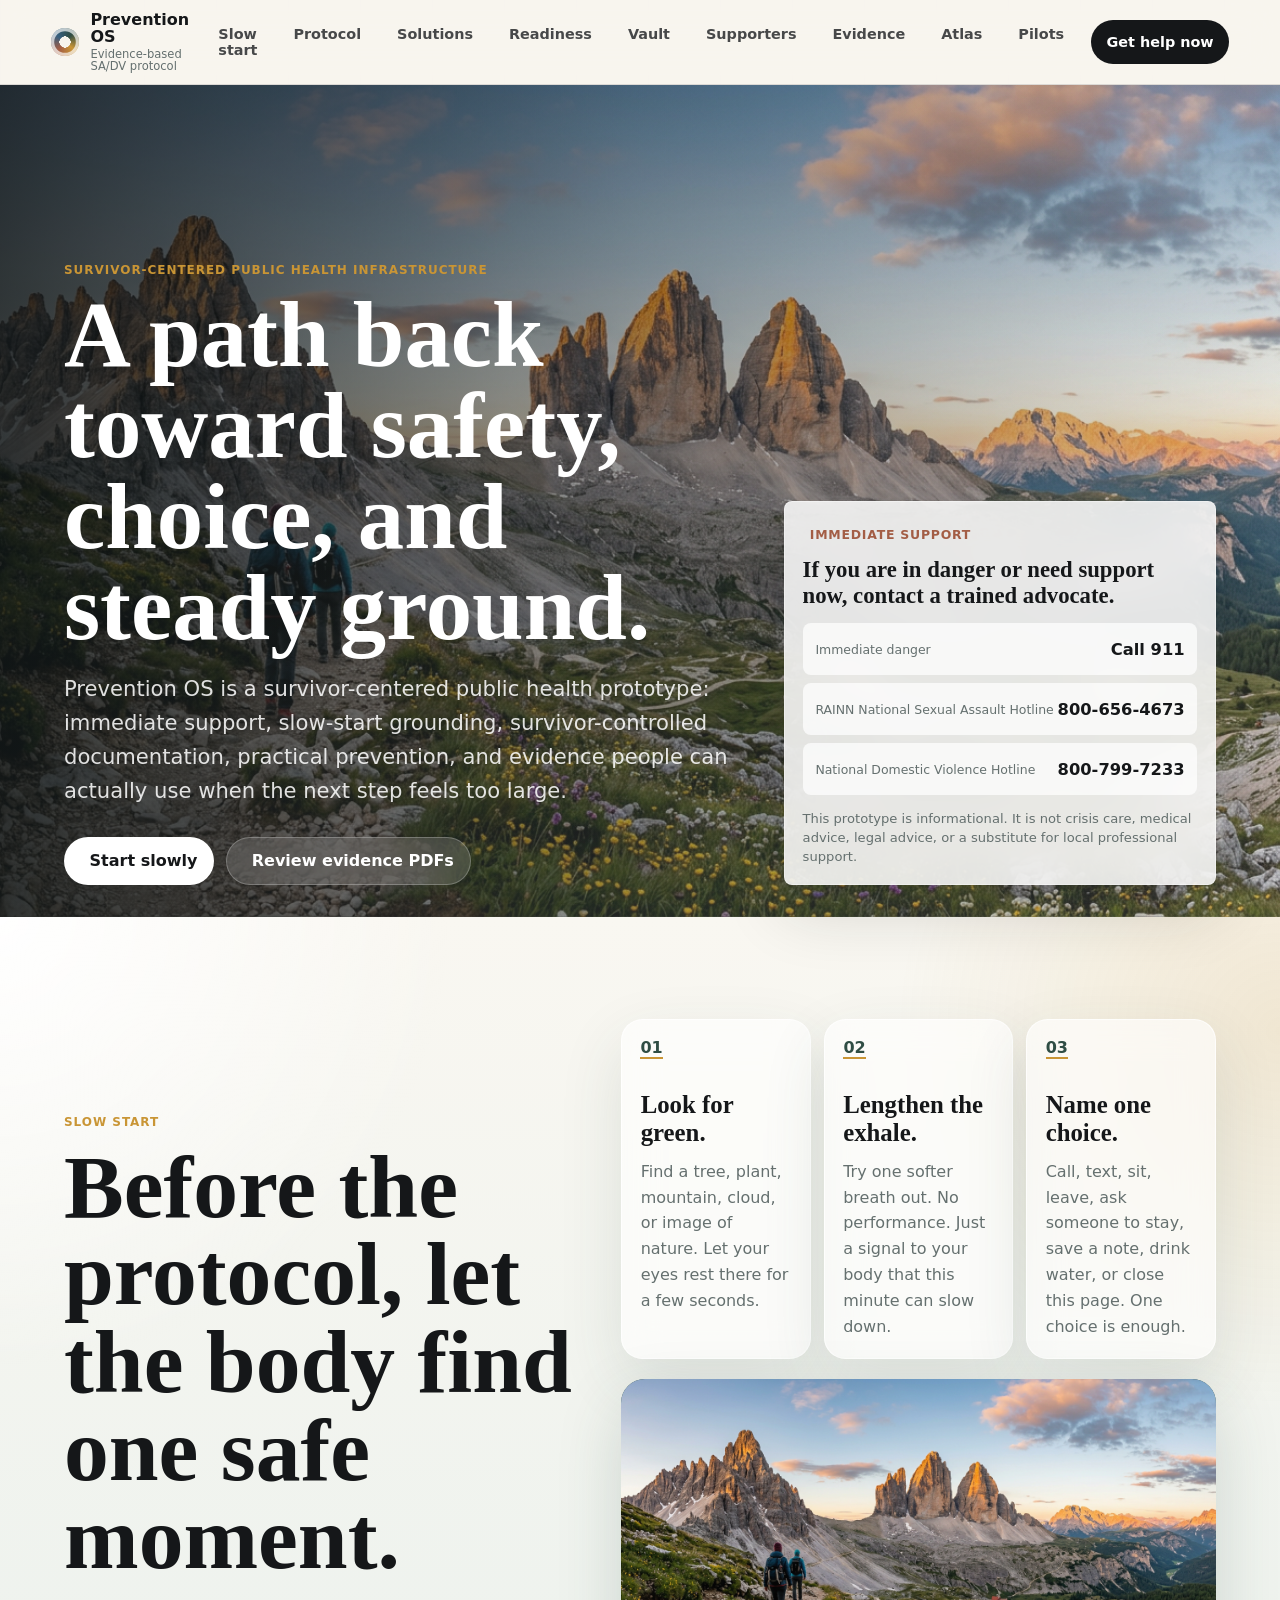
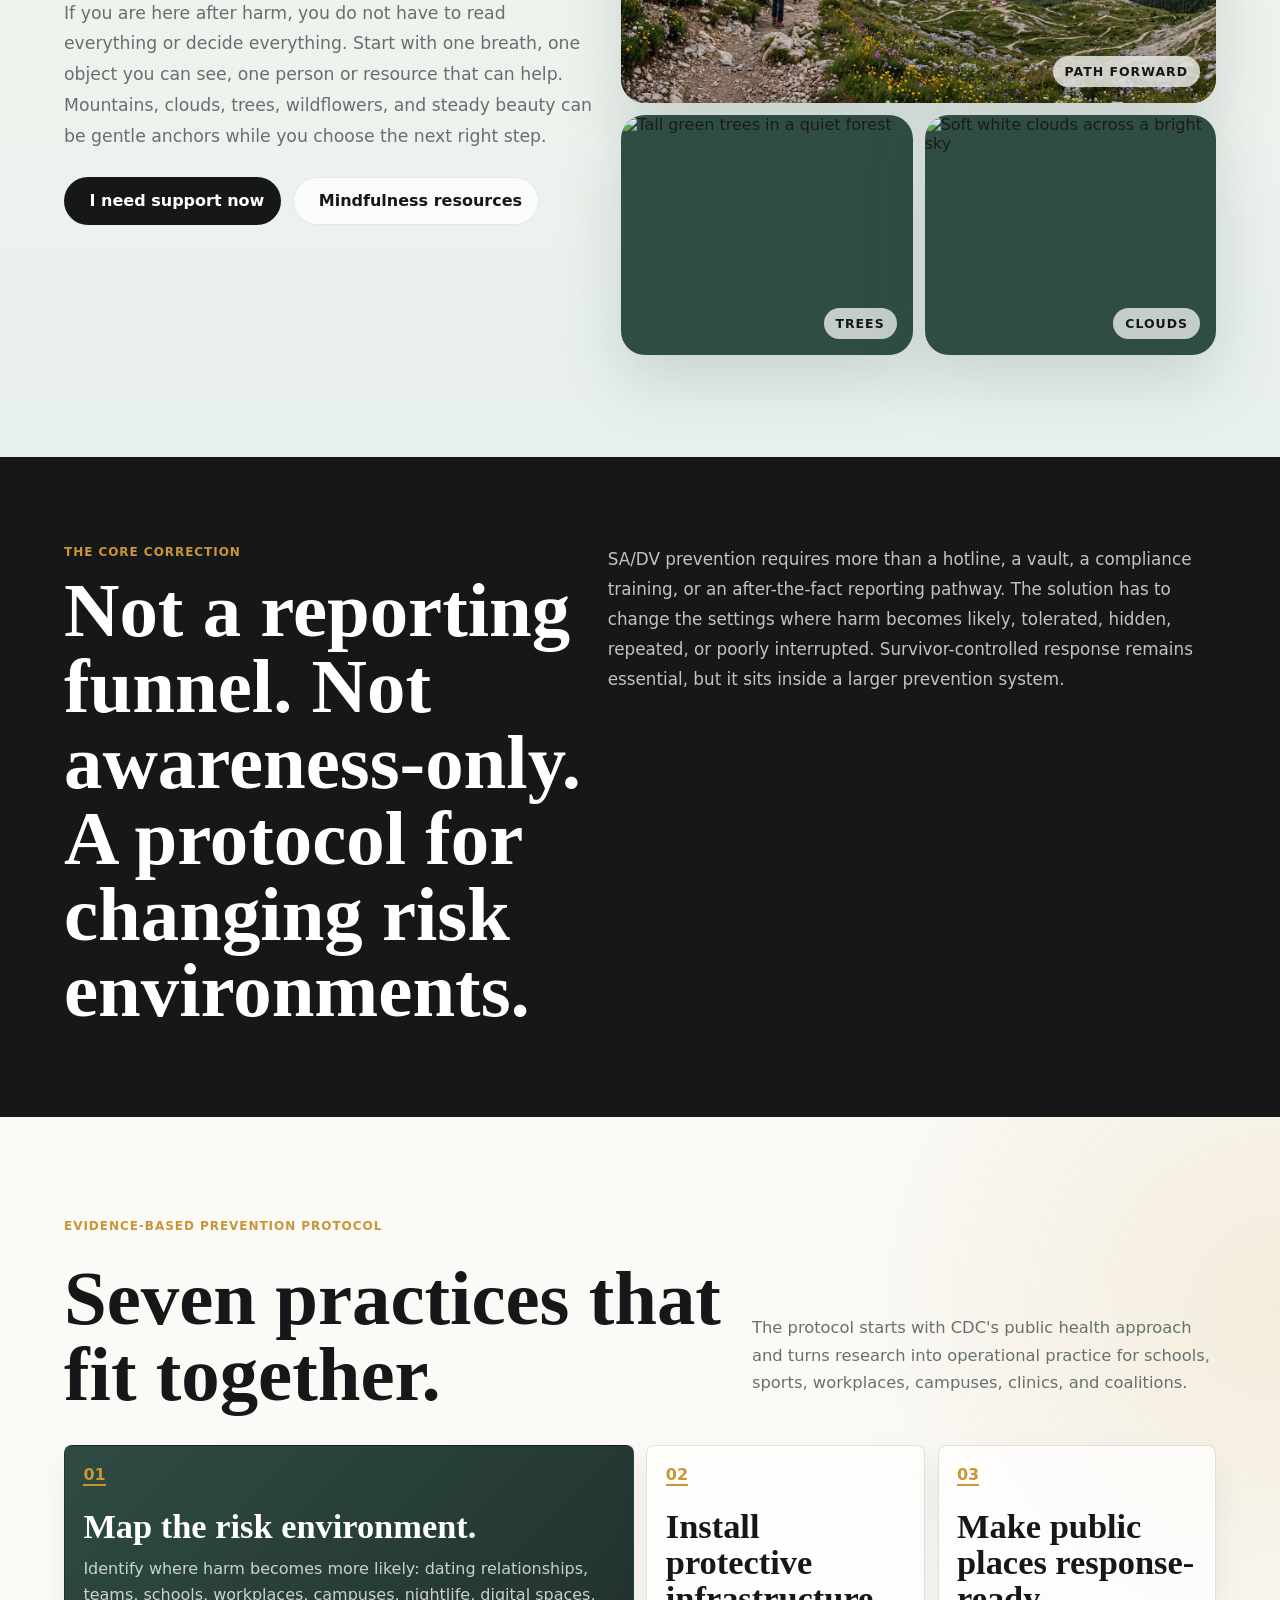
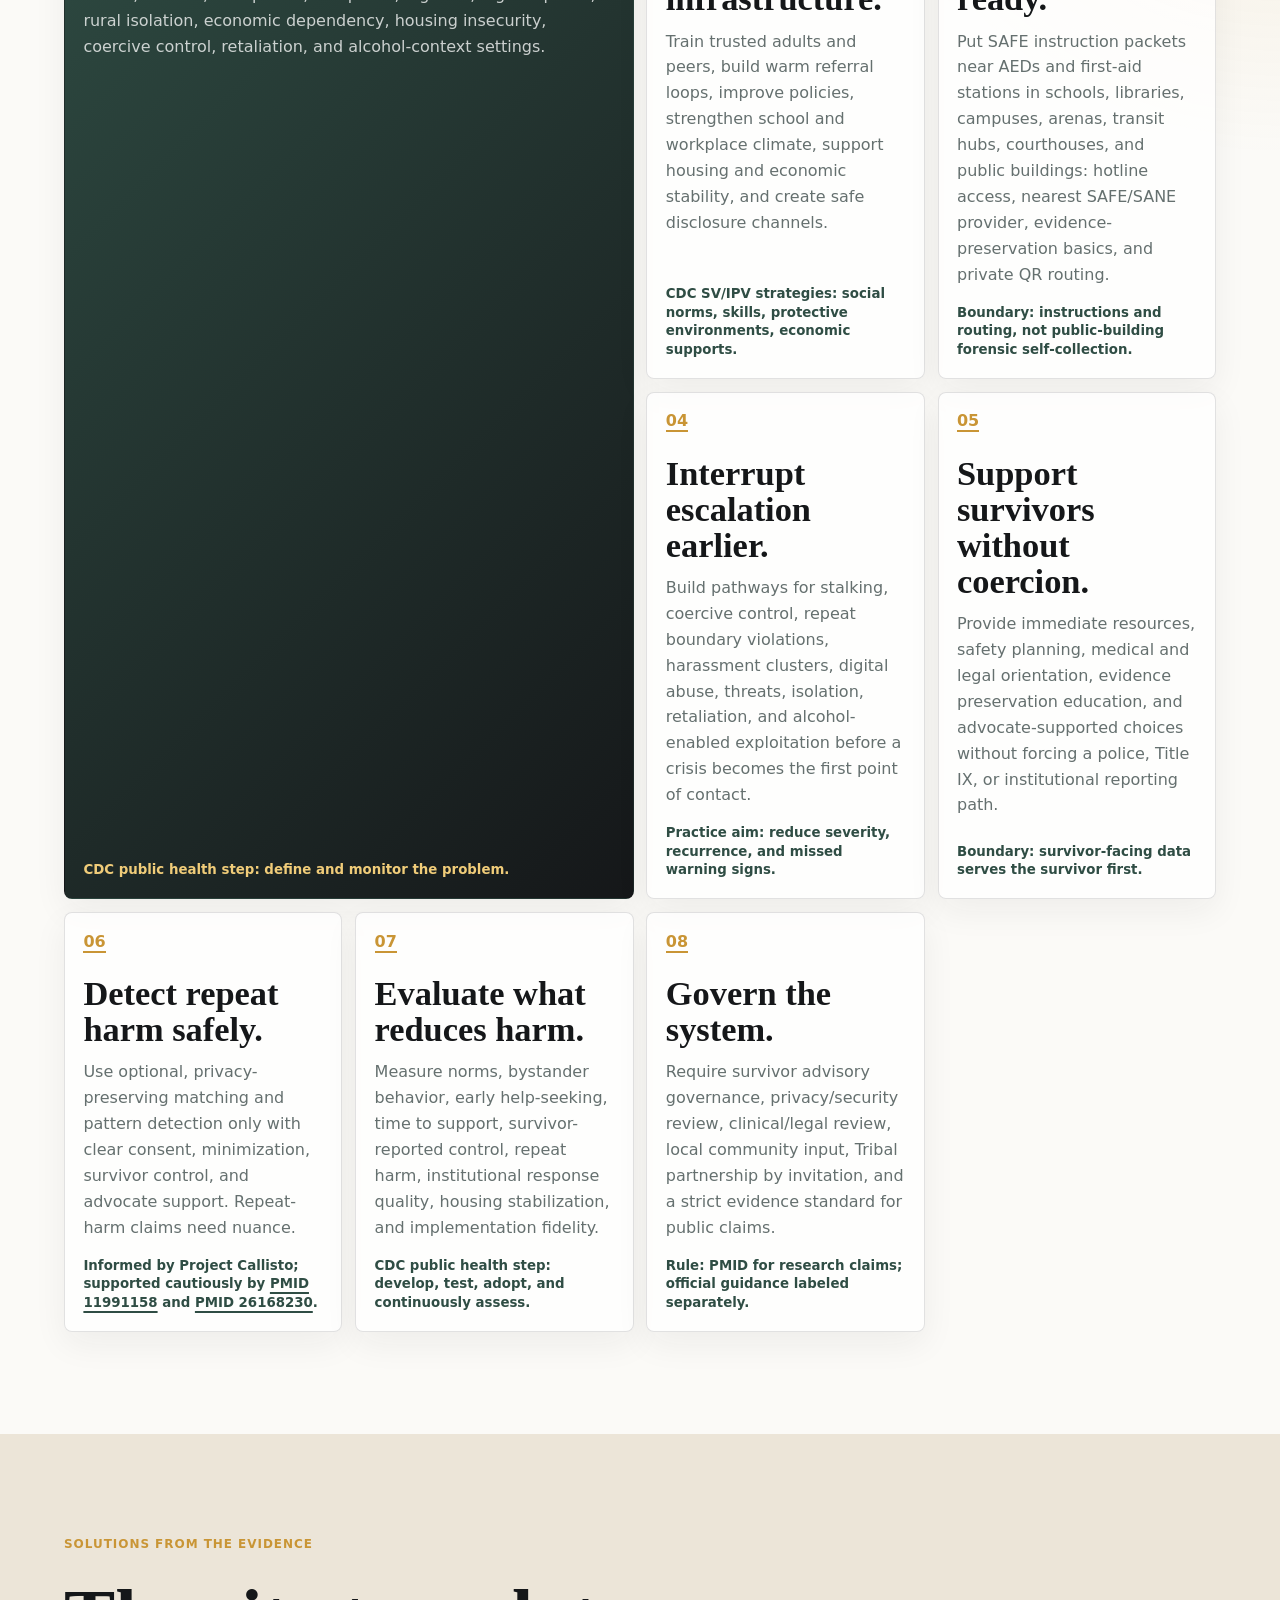
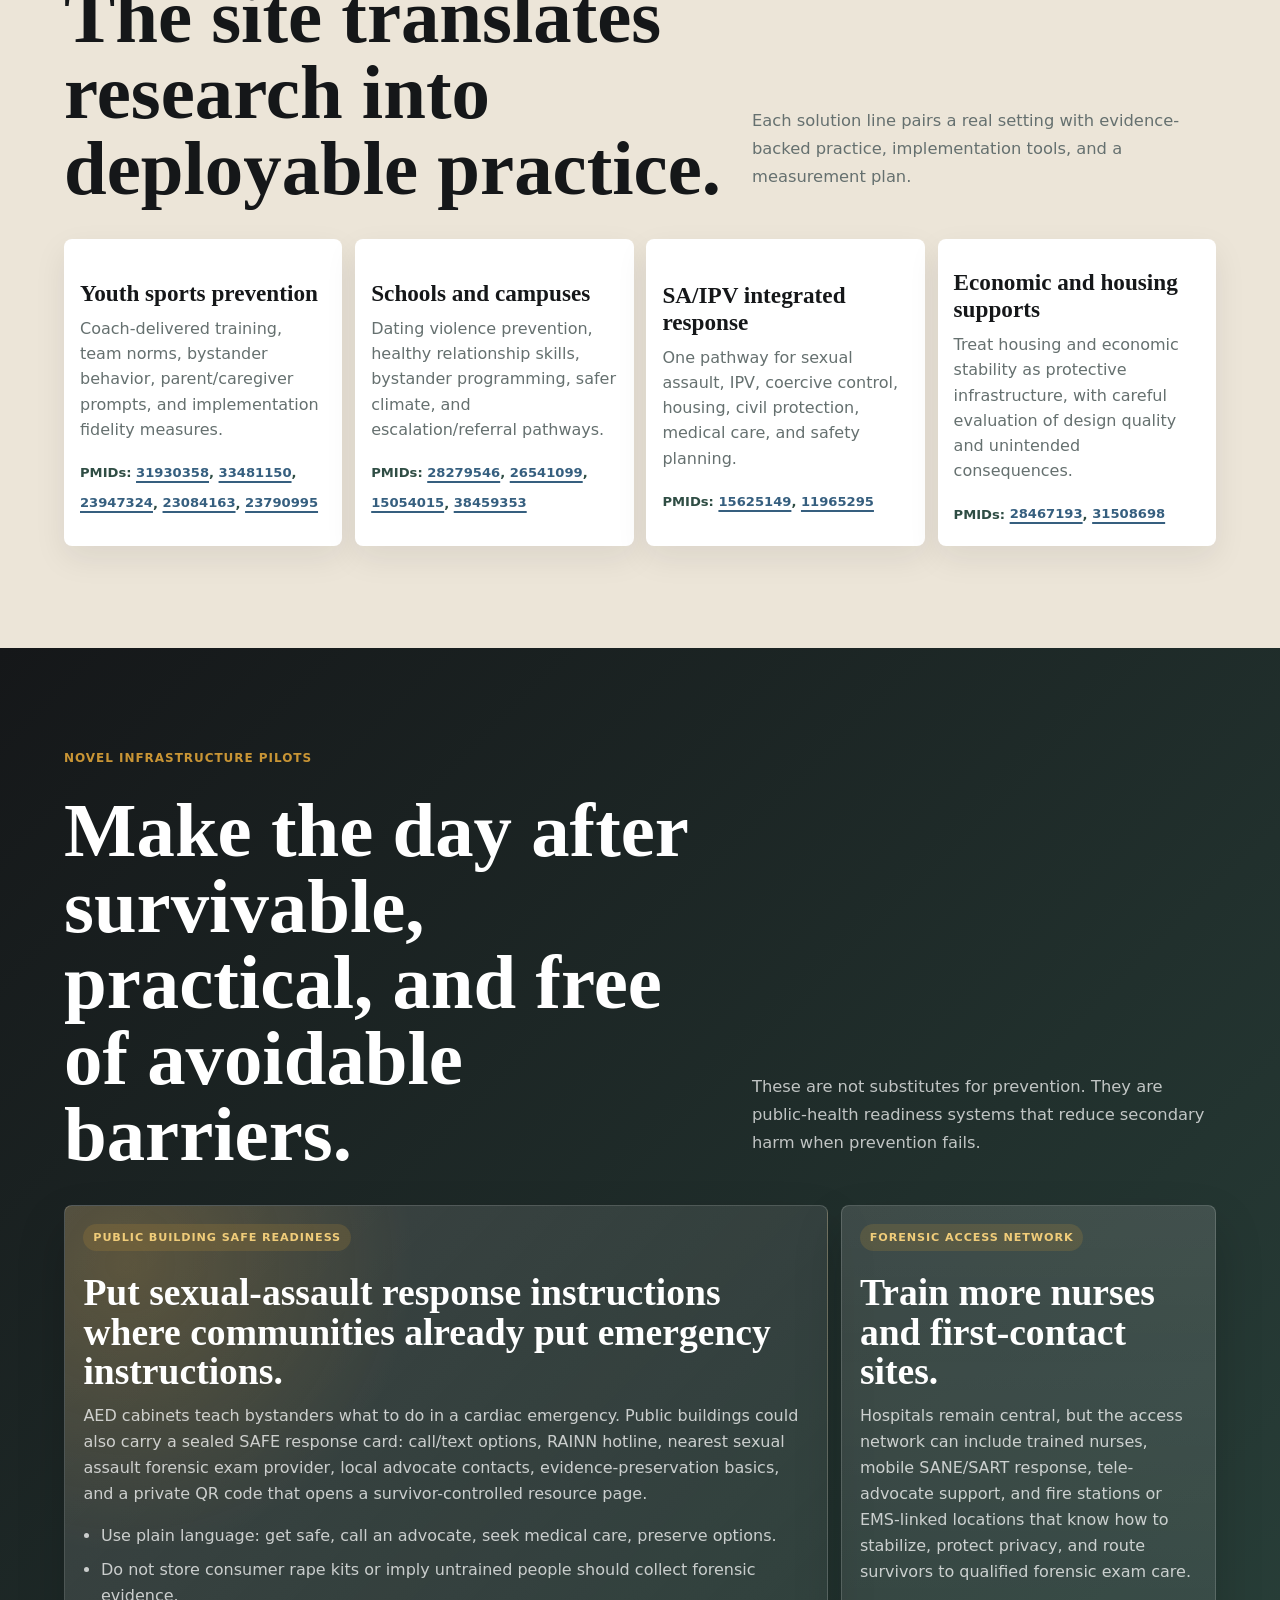
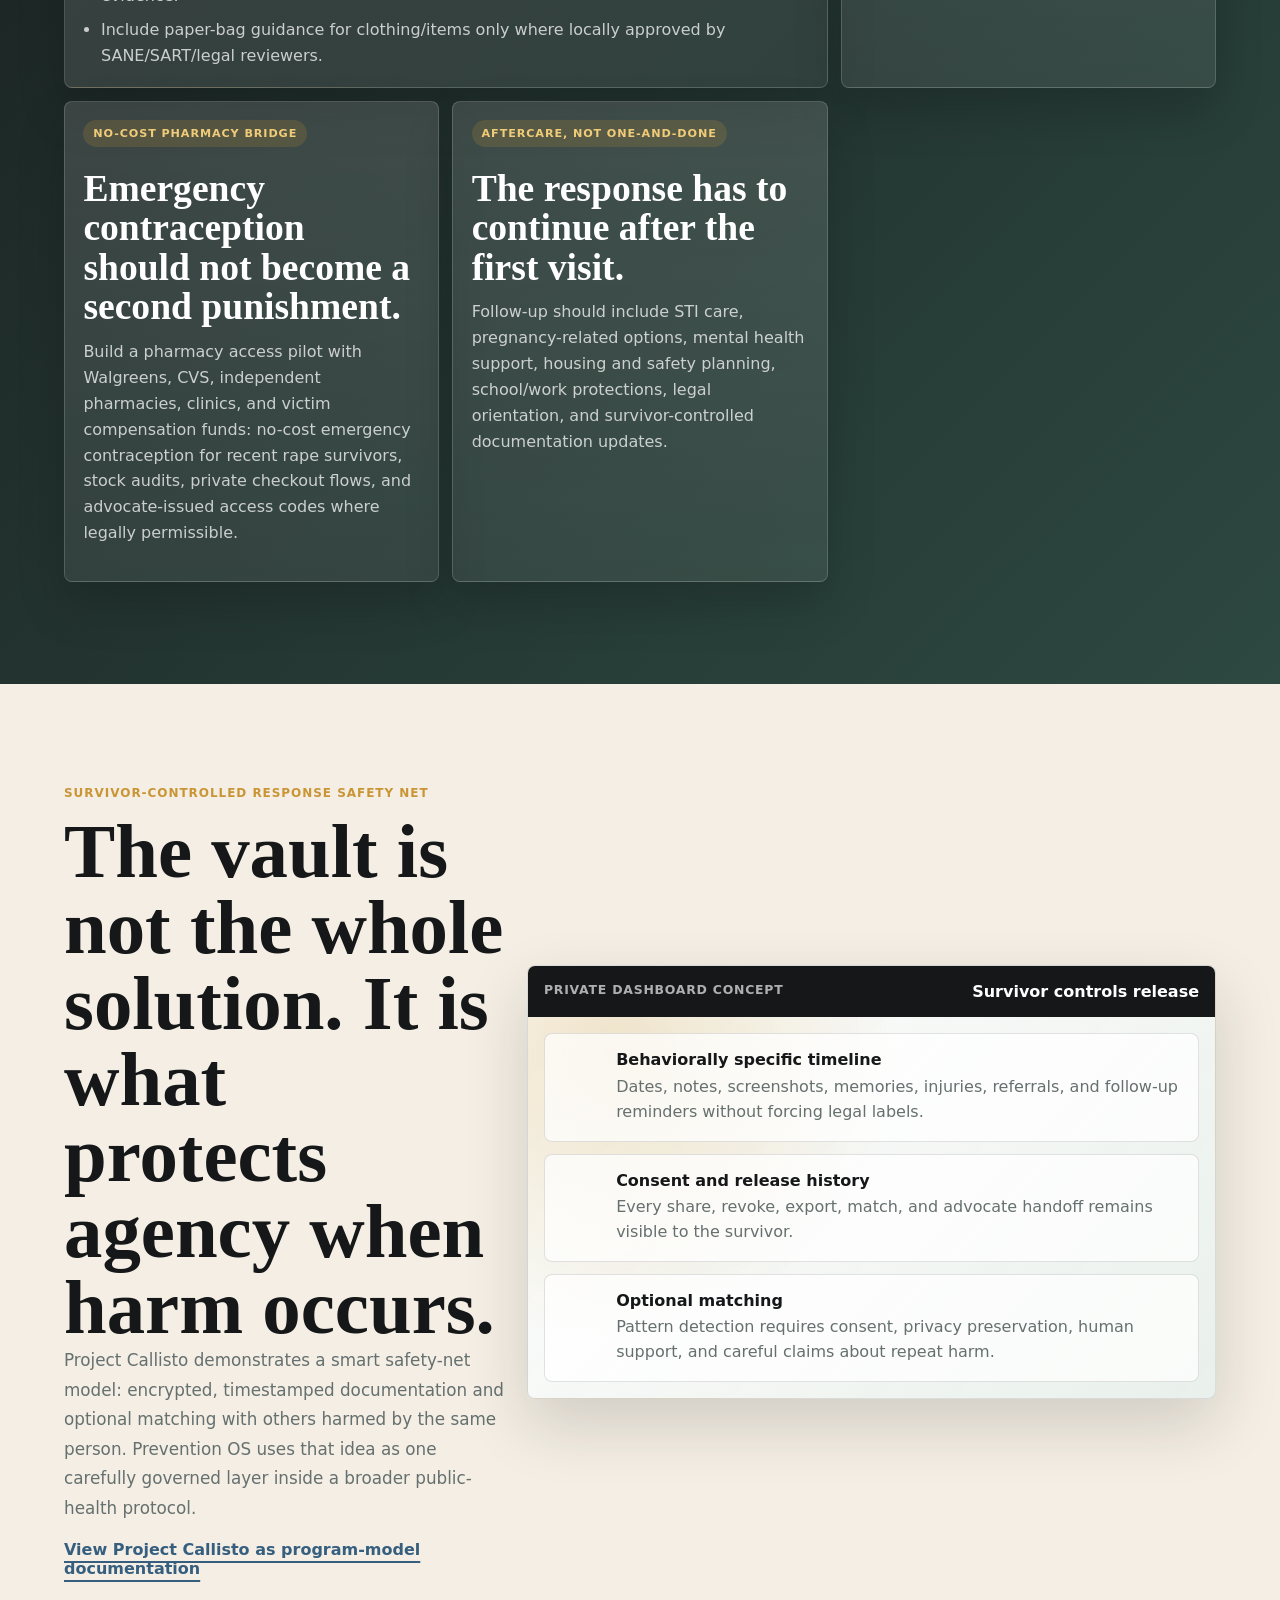
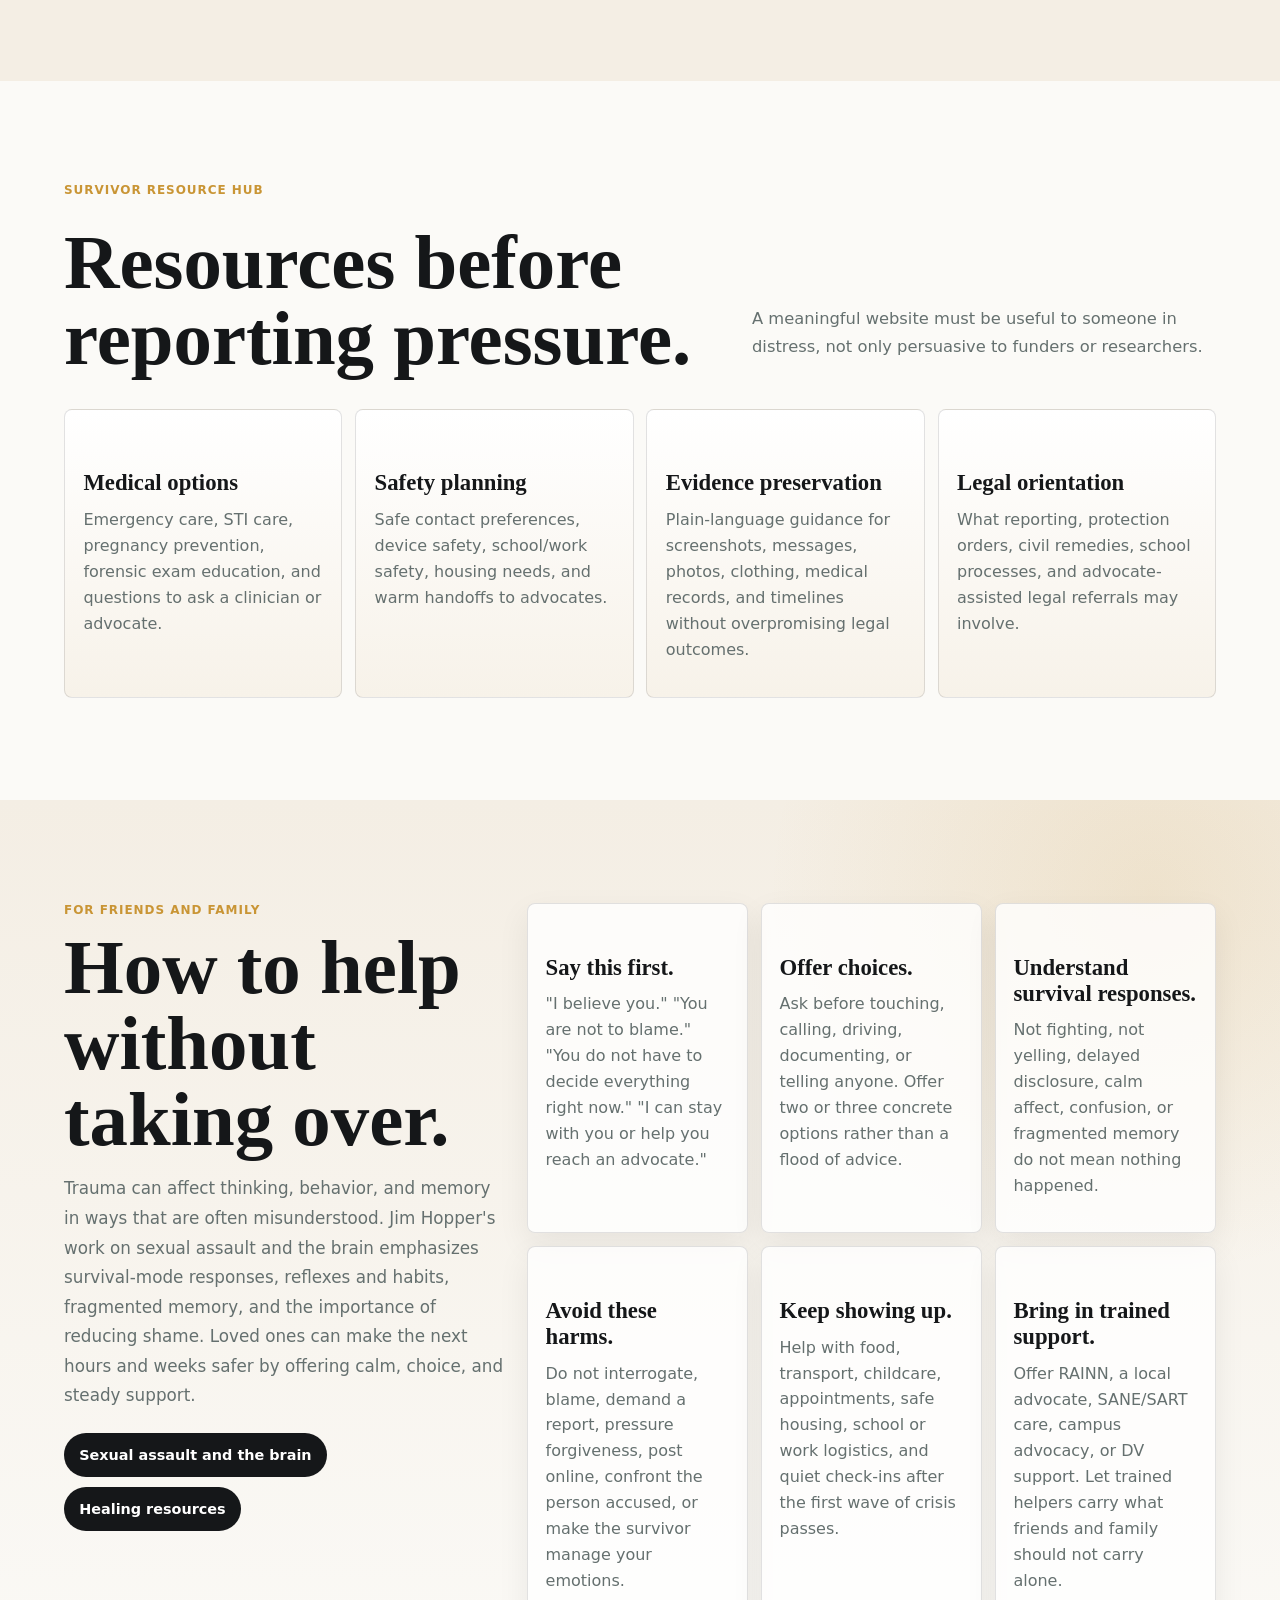
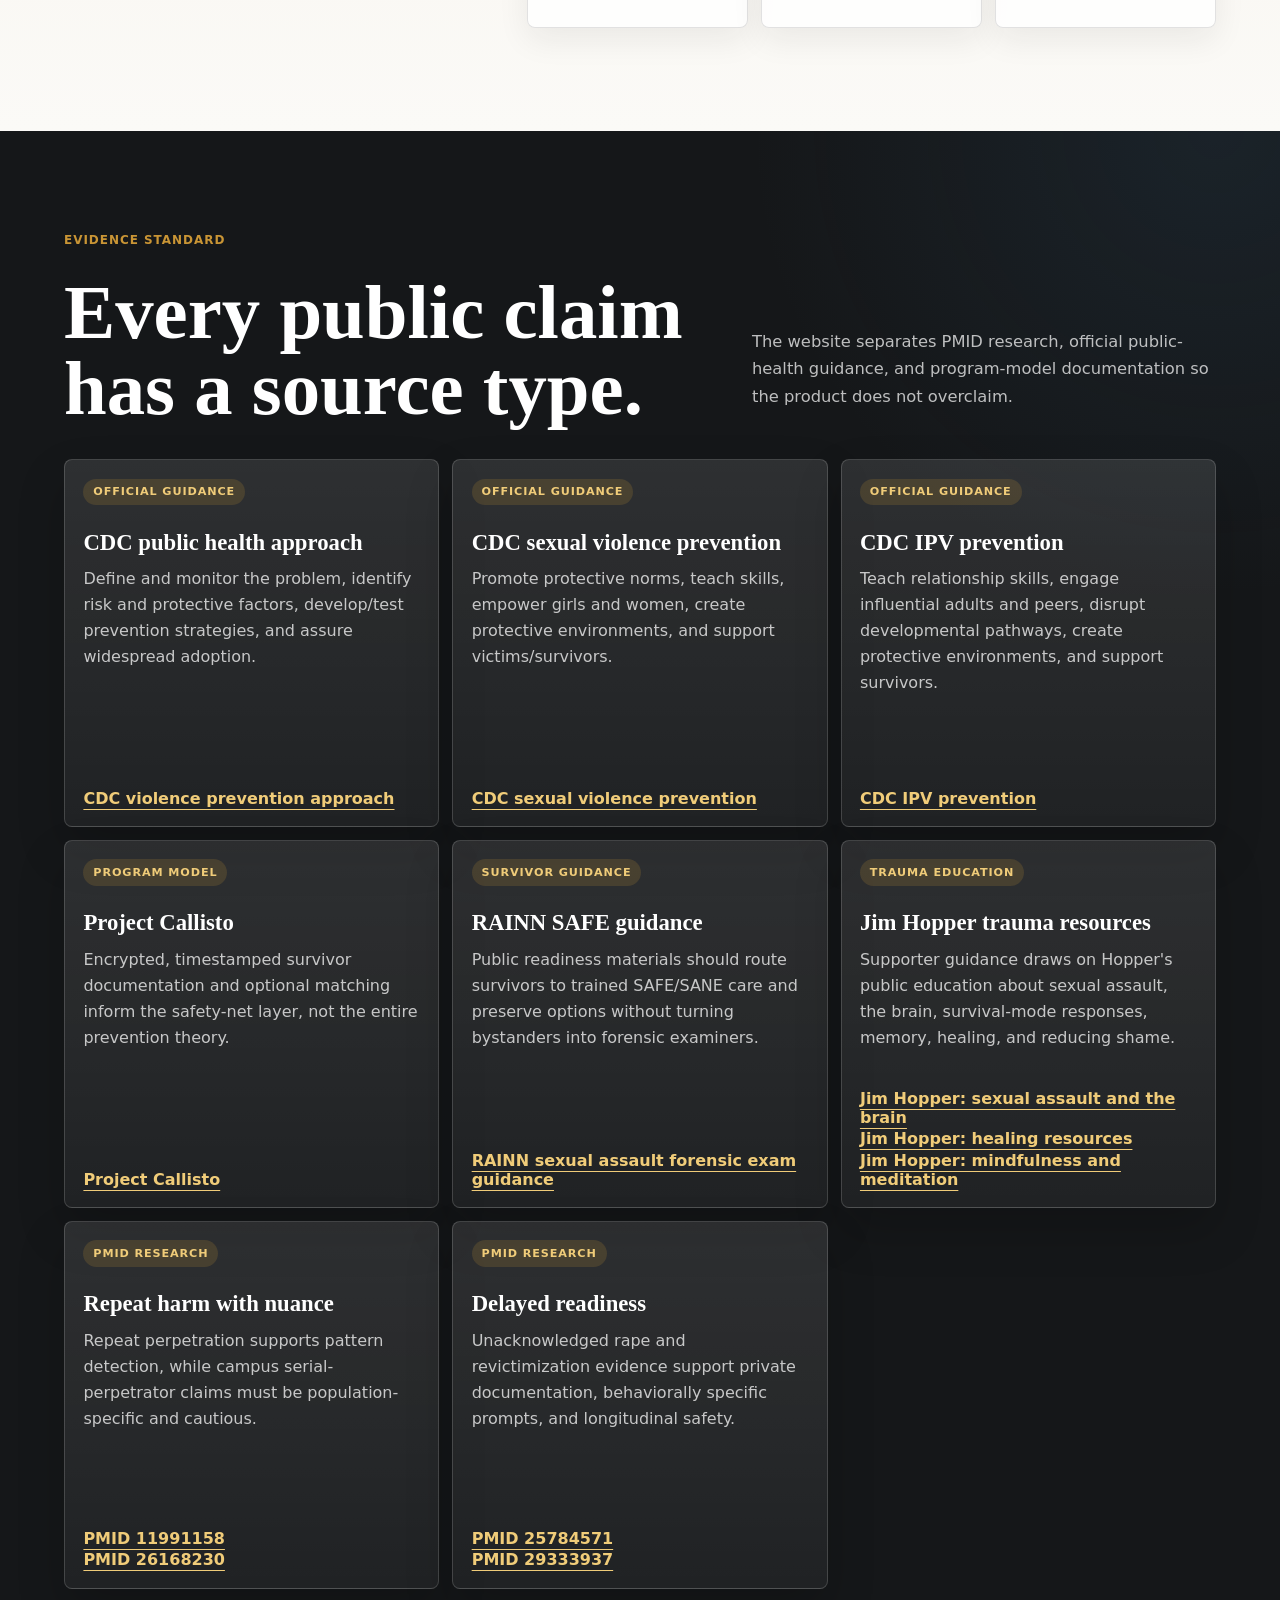
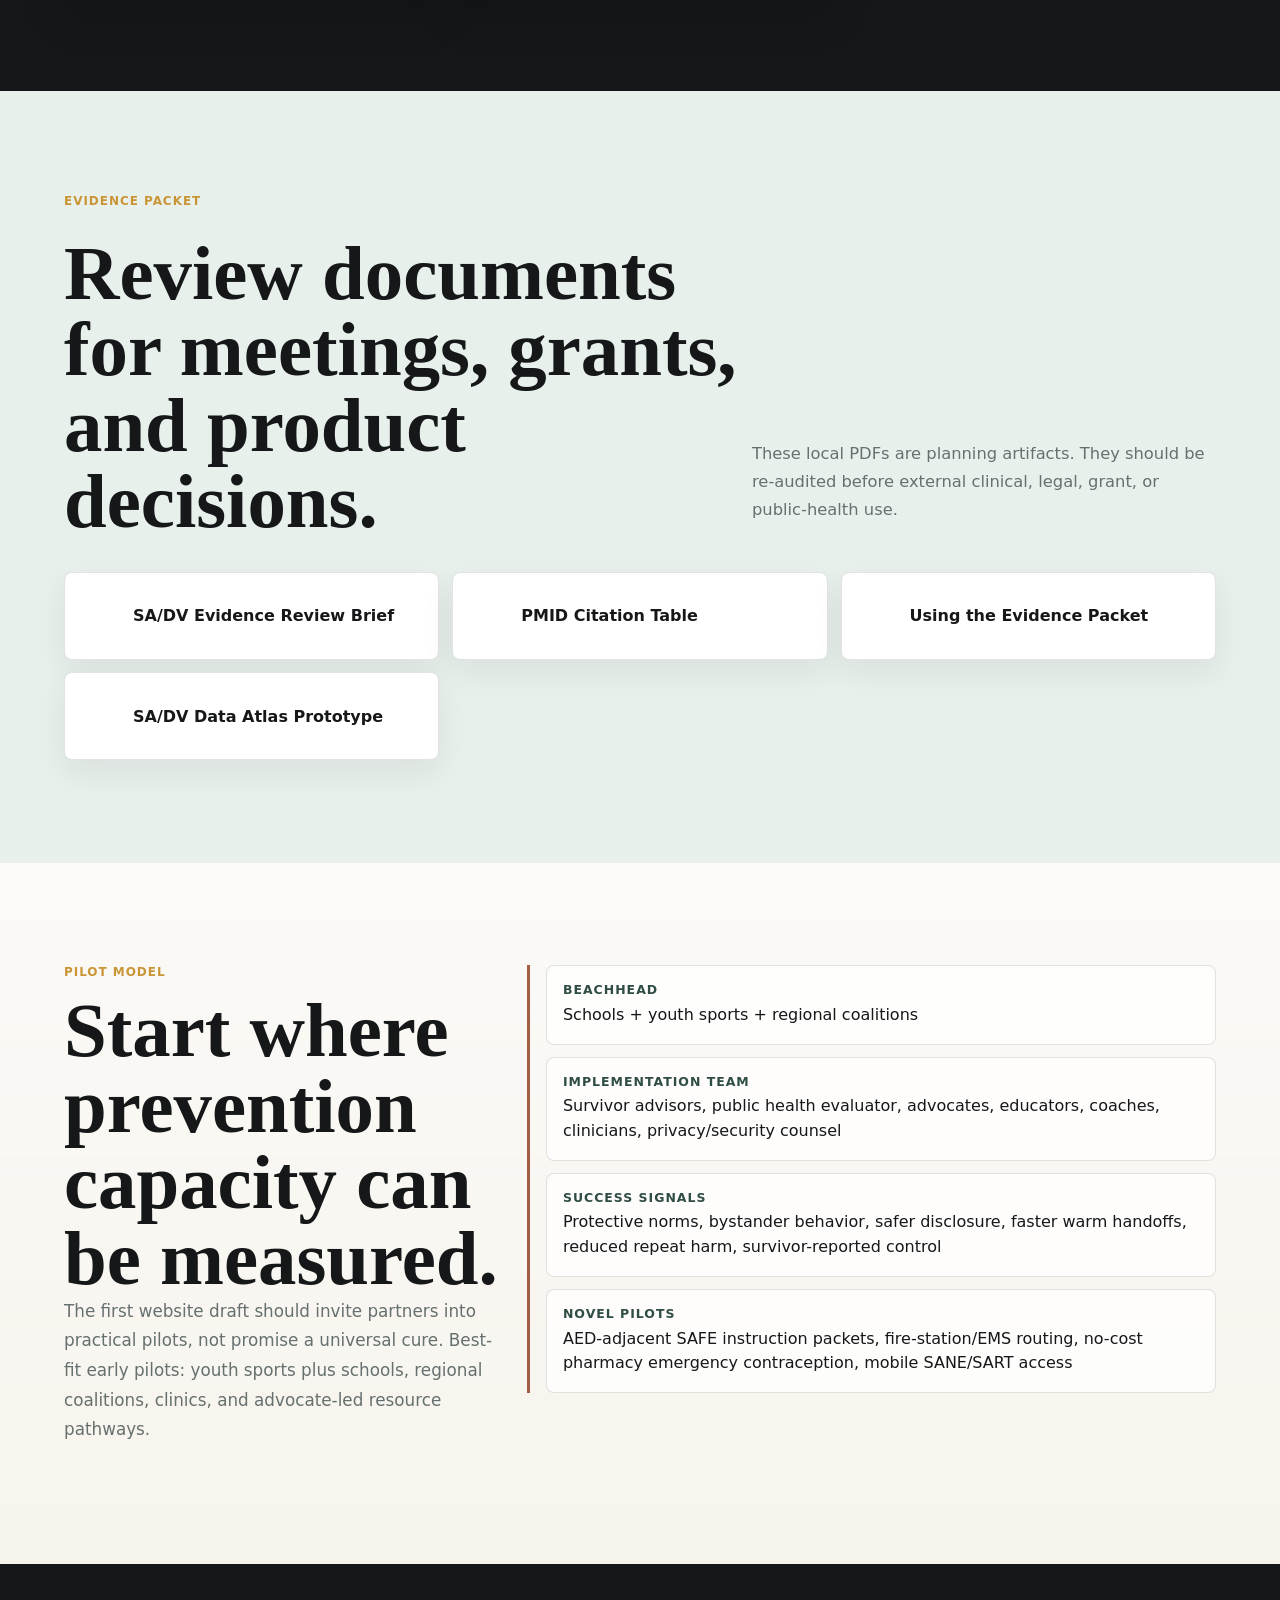
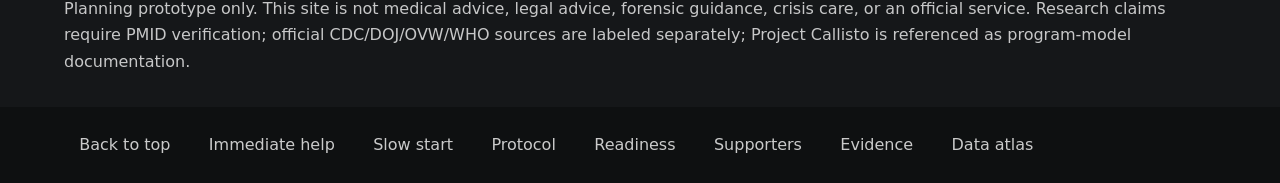
==== index.html @ 8b02bdd7 "Add survivor-centered redesign prototype" ====
<!doctype html>
<html lang="en">
  <head>
    <meta charset="utf-8" />
    <meta name="viewport" content="width=device-width, initial-scale=1" />
    <title>Prevention OS | Evidence-Based SA/DV Prevention Protocol</title>
    <meta
      name="description"
      content="A survivor-centered, evidence-based public health website prototype for preventing sexual assault and domestic violence through protocol, practice, survivor control, and evaluation."
    />
    <link rel="preconnect" href="https://images.unsplash.com" />
    <link rel="stylesheet" href="./styles.css" />
  </head>
  <body>
    <a class="skip-link" href="#main">Skip to content</a>

    <header class="site-header" aria-label="Primary navigation">
      <a class="brand" href="#top" aria-label="Prevention OS home">
        <span class="brand-mark" aria-hidden="true"></span>
        <span>
          <strong>Prevention OS</strong>
          <small>Evidence-based SA/DV protocol</small>
        </span>
      </a>
      <button class="menu-button" type="button" aria-expanded="false" aria-controls="site-nav">
        <span>Menu</span>
        <i data-lucide="menu" aria-hidden="true"></i>
      </button>
      <nav id="site-nav" aria-label="Site sections">
        <a href="#slow-start">Slow start</a>
        <a href="#protocol">Protocol</a>
        <a href="#solutions">Solutions</a>
        <a href="#readiness">Readiness</a>
        <a href="#vault">Vault</a>
        <a href="#supporters">Supporters</a>
        <a href="#evidence">Evidence</a>
        <a href="./data-atlas.html">Atlas</a>
        <a href="#pilots">Pilots</a>
      </nav>
      <a class="nav-cta" href="#help">Get help now</a>
    </header>

    <main id="main">
      <section id="top" class="hero" aria-labelledby="hero-title">
        <div class="hero-copy">
          <p class="eyebrow">Survivor-centered public health infrastructure</p>
          <h1 id="hero-title">A path back toward safety, choice, and steady ground.</h1>
          <p class="lede">
            Prevention OS is a survivor-centered public health prototype: immediate support, slow-start
            grounding, survivor-controlled documentation, practical prevention, and evidence people can
            actually use when the next step feels too large.
          </p>
          <div class="hero-actions" aria-label="Primary actions">
            <a class="button primary" href="#slow-start">
              <i data-lucide="leaf" aria-hidden="true"></i>
              Start slowly
            </a>
            <a class="button secondary" href="#downloads">
              <i data-lucide="file-text" aria-hidden="true"></i>
              Review evidence PDFs
            </a>
          </div>
        </div>

        <aside id="help" class="help-panel" aria-labelledby="help-title">
          <div class="help-topline">
            <i data-lucide="life-buoy" aria-hidden="true"></i>
            <span>Immediate support</span>
          </div>
          <h2 id="help-title">If you are in danger or need support now, contact a trained advocate.</h2>
          <div class="hotlines">
            <a href="tel:911">
              <span>Immediate danger</span>
              <strong>Call 911</strong>
            </a>
            <a href="tel:8006564673">
              <span>RAINN National Sexual Assault Hotline</span>
              <strong>800-656-4673</strong>
            </a>
            <a href="tel:8007997233">
              <span>National Domestic Violence Hotline</span>
              <strong>800-799-7233</strong>
            </a>
          </div>
          <p class="quiet-note">
            This prototype is informational. It is not crisis care, medical advice, legal advice, or
            a substitute for local professional support.
          </p>
        </aside>
      </section>

      <section id="slow-start" class="section slow-section" aria-labelledby="slow-title">
        <div class="slow-copy">
          <p class="eyebrow">Slow start</p>
          <h2 id="slow-title">Before the protocol, let the body find one safe moment.</h2>
          <p>
            If you are here after harm, you do not have to read everything or decide everything.
            Start with one breath, one object you can see, one person or resource that can help.
            Mountains, clouds, trees, wildflowers, and steady beauty can be gentle anchors while you
            choose the next right step.
          </p>
          <div class="slow-actions">
            <a class="button primary dark" href="#help">
              <i data-lucide="life-buoy" aria-hidden="true"></i>
              I need support now
            </a>
            <a class="button secondary light" href="https://jimhopper.com/topics/mindfulness-and-meditation/" target="_blank" rel="noreferrer">
              <i data-lucide="sparkles" aria-hidden="true"></i>
              Mindfulness resources
            </a>
          </div>
        </div>

        <div class="slow-practice" aria-label="Grounding and mindfulness options">
          <article>
            <span>01</span>
            <h3>Look for green.</h3>
            <p>Find a tree, plant, mountain, cloud, or image of nature. Let your eyes rest there for a few seconds.</p>
          </article>
          <article>
            <span>02</span>
            <h3>Lengthen the exhale.</h3>
            <p>Try one softer breath out. No performance. Just a signal to your body that this minute can slow down.</p>
          </article>
          <article>
            <span>03</span>
            <h3>Name one choice.</h3>
            <p>Call, text, sit, leave, ask someone to stay, save a note, drink water, or close this page. One choice is enough.</p>
          </article>
        </div>

        <div class="nature-gallery" aria-label="Nature and beauty">
          <figure class="wide">
            <img src="./assets/mountain-path-resilience.png" alt="Two hikers walking a mountain path toward sunlit peaks and clouds" />
            <figcaption>Path forward</figcaption>
          </figure>
          <figure>
            <img src="https://images.unsplash.com/photo-1448375240586-882707db888b?auto=format&fit=crop&w=900&q=84" alt="Tall green trees in a quiet forest" />
            <figcaption>Trees</figcaption>
          </figure>
          <figure>
            <img src="https://images.unsplash.com/photo-1499346030926-9a72daac6c63?auto=format&fit=crop&w=900&q=84" alt="Soft white clouds across a bright sky" />
            <figcaption>Clouds</figcaption>
          </figure>
        </div>
      </section>

      <section class="thesis-band" aria-label="Website thesis">
        <div>
          <p class="kicker">The core correction</p>
          <h2>Not a reporting funnel. Not awareness-only. A protocol for changing risk environments.</h2>
        </div>
        <p>
          SA/DV prevention requires more than a hotline, a vault, a compliance training, or an after-the-fact
          reporting pathway. The solution has to change the settings where harm becomes likely, tolerated,
          hidden, repeated, or poorly interrupted. Survivor-controlled response remains essential, but it
          sits inside a larger prevention system.
        </p>
      </section>

      <section id="protocol" class="section protocol-section" aria-labelledby="protocol-title">
        <div class="section-heading">
          <p class="eyebrow">Evidence-based prevention protocol</p>
          <h2 id="protocol-title">Seven practices that fit together.</h2>
          <p>
            The protocol starts with CDC's public health approach and turns research into operational
            practice for schools, sports, workplaces, campuses, clinics, and coalitions.
          </p>
        </div>

        <div class="protocol-grid">
          <article class="protocol-card is-featured">
            <span>01</span>
            <h3>Map the risk environment.</h3>
            <p>
              Identify where harm becomes more likely: dating relationships, teams, schools, workplaces,
              campuses, nightlife, digital spaces, rural isolation, economic dependency, housing insecurity,
              coercive control, retaliation, and alcohol-context settings.
            </p>
            <small>CDC public health step: define and monitor the problem.</small>
          </article>
          <article class="protocol-card">
            <span>02</span>
            <h3>Install protective infrastructure.</h3>
            <p>
              Train trusted adults and peers, build warm referral loops, improve policies, strengthen
              school and workplace climate, support housing and economic stability, and create safe
              disclosure channels.
            </p>
            <small>CDC SV/IPV strategies: social norms, skills, protective environments, economic supports.</small>
          </article>
          <article class="protocol-card">
            <span>03</span>
            <h3>Make public places response-ready.</h3>
            <p>
              Put SAFE instruction packets near AEDs and first-aid stations in schools, libraries, campuses,
              arenas, transit hubs, courthouses, and public buildings: hotline access, nearest SAFE/SANE
              provider, evidence-preservation basics, and private QR routing.
            </p>
            <small>Boundary: instructions and routing, not public-building forensic self-collection.</small>
          </article>
          <article class="protocol-card">
            <span>04</span>
            <h3>Interrupt escalation earlier.</h3>
            <p>
              Build pathways for stalking, coercive control, repeat boundary violations, harassment clusters,
              digital abuse, threats, isolation, retaliation, and alcohol-enabled exploitation before a crisis
              becomes the first point of contact.
            </p>
            <small>Practice aim: reduce severity, recurrence, and missed warning signs.</small>
          </article>
          <article class="protocol-card">
            <span>05</span>
            <h3>Support survivors without coercion.</h3>
            <p>
              Provide immediate resources, safety planning, medical and legal orientation, evidence
              preservation education, and advocate-supported choices without forcing a police, Title IX,
              or institutional reporting path.
            </p>
            <small>Boundary: survivor-facing data serves the survivor first.</small>
          </article>
          <article class="protocol-card">
            <span>06</span>
            <h3>Detect repeat harm safely.</h3>
            <p>
              Use optional, privacy-preserving matching and pattern detection only with clear consent,
              minimization, survivor control, and advocate support. Repeat-harm claims need nuance.
            </p>
            <small>Informed by Project Callisto; supported cautiously by <a href="https://pubmed.ncbi.nlm.nih.gov/11991158/" target="_blank" rel="noreferrer">PMID 11991158</a> and <a href="https://pubmed.ncbi.nlm.nih.gov/26168230/" target="_blank" rel="noreferrer">PMID 26168230</a>.</small>
          </article>
          <article class="protocol-card">
            <span>07</span>
            <h3>Evaluate what reduces harm.</h3>
            <p>
              Measure norms, bystander behavior, early help-seeking, time to support, survivor-reported
              control, repeat harm, institutional response quality, housing stabilization, and implementation
              fidelity.
            </p>
            <small>CDC public health step: develop, test, adopt, and continuously assess.</small>
          </article>
          <article class="protocol-card">
            <span>08</span>
            <h3>Govern the system.</h3>
            <p>
              Require survivor advisory governance, privacy/security review, clinical/legal review, local
              community input, Tribal partnership by invitation, and a strict evidence standard for public
              claims.
            </p>
            <small>Rule: PMID for research claims; official guidance labeled separately.</small>
          </article>
        </div>
      </section>

      <section id="solutions" class="section solution-section" aria-labelledby="solutions-title">
        <div class="section-heading">
          <p class="eyebrow">Solutions from the evidence</p>
          <h2 id="solutions-title">The site translates research into deployable practice.</h2>
          <p>
            Each solution line pairs a real setting with evidence-backed practice, implementation tools,
            and a measurement plan.
          </p>
        </div>

        <div class="solution-layout">
          <article class="solution-card">
            <i data-lucide="dumbbell" aria-hidden="true"></i>
            <div>
              <h3>Youth sports prevention</h3>
              <p>
                Coach-delivered training, team norms, bystander behavior, parent/caregiver prompts, and
                implementation fidelity measures.
              </p>
              <p class="citation-line">PMIDs:
                <a href="https://pubmed.ncbi.nlm.nih.gov/31930358/" target="_blank" rel="noreferrer">31930358</a>,
                <a href="https://pubmed.ncbi.nlm.nih.gov/33481150/" target="_blank" rel="noreferrer">33481150</a>,
                <a href="https://pubmed.ncbi.nlm.nih.gov/23947324/" target="_blank" rel="noreferrer">23947324</a>,
                <a href="https://pubmed.ncbi.nlm.nih.gov/23084163/" target="_blank" rel="noreferrer">23084163</a>,
                <a href="https://pubmed.ncbi.nlm.nih.gov/23790995/" target="_blank" rel="noreferrer">23790995</a>
              </p>
            </div>
          </article>
          <article class="solution-card">
            <i data-lucide="school" aria-hidden="true"></i>
            <div>
              <h3>Schools and campuses</h3>
              <p>
                Dating violence prevention, healthy relationship skills, bystander programming, safer climate,
                and escalation/referral pathways.
              </p>
              <p class="citation-line">PMIDs:
                <a href="https://pubmed.ncbi.nlm.nih.gov/28279546/" target="_blank" rel="noreferrer">28279546</a>,
                <a href="https://pubmed.ncbi.nlm.nih.gov/26541099/" target="_blank" rel="noreferrer">26541099</a>,
                <a href="https://pubmed.ncbi.nlm.nih.gov/15054015/" target="_blank" rel="noreferrer">15054015</a>,
                <a href="https://pubmed.ncbi.nlm.nih.gov/38459353/" target="_blank" rel="noreferrer">38459353</a>
              </p>
            </div>
          </article>
          <article class="solution-card">
            <i data-lucide="heart-handshake" aria-hidden="true"></i>
            <div>
              <h3>SA/IPV integrated response</h3>
              <p>
                One pathway for sexual assault, IPV, coercive control, housing, civil protection, medical care,
                and safety planning.
              </p>
              <p class="citation-line">PMIDs:
                <a href="https://pubmed.ncbi.nlm.nih.gov/15625149/" target="_blank" rel="noreferrer">15625149</a>,
                <a href="https://pubmed.ncbi.nlm.nih.gov/11965295/" target="_blank" rel="noreferrer">11965295</a>
              </p>
            </div>
          </article>
          <article class="solution-card">
            <i data-lucide="home" aria-hidden="true"></i>
            <div>
              <h3>Economic and housing supports</h3>
              <p>
                Treat housing and economic stability as protective infrastructure, with careful evaluation of
                design quality and unintended consequences.
              </p>
              <p class="citation-line">PMIDs:
                <a href="https://pubmed.ncbi.nlm.nih.gov/28467193/" target="_blank" rel="noreferrer">28467193</a>,
                <a href="https://pubmed.ncbi.nlm.nih.gov/31508698/" target="_blank" rel="noreferrer">31508698</a>
              </p>
            </div>
          </article>
        </div>
      </section>

      <section id="readiness" class="section readiness-section" aria-labelledby="readiness-title">
        <div class="section-heading">
          <p class="eyebrow">Novel infrastructure pilots</p>
          <h2 id="readiness-title">Make the day after survivable, practical, and free of avoidable barriers.</h2>
          <p>
            These are not substitutes for prevention. They are public-health readiness systems that reduce
            secondary harm when prevention fails.
          </p>
        </div>

        <div class="readiness-grid">
          <article class="readiness-card is-large">
            <span>Public building SAFE readiness</span>
            <h3>Put sexual-assault response instructions where communities already put emergency instructions.</h3>
            <p>
              AED cabinets teach bystanders what to do in a cardiac emergency. Public buildings could also
              carry a sealed SAFE response card: call/text options, RAINN hotline, nearest sexual assault
              forensic exam provider, local advocate contacts, evidence-preservation basics, and a private
              QR code that opens a survivor-controlled resource page.
            </p>
            <ul>
              <li>Use plain language: get safe, call an advocate, seek medical care, preserve options.</li>
              <li>Do not store consumer rape kits or imply untrained people should collect forensic evidence.</li>
              <li>Include paper-bag guidance for clothing/items only where locally approved by SANE/SART/legal reviewers.</li>
            </ul>
          </article>

          <article class="readiness-card">
            <span>Forensic access network</span>
            <h3>Train more nurses and first-contact sites.</h3>
            <p>
              Hospitals remain central, but the access network can include trained nurses, mobile SANE/SART
              response, tele-advocate support, and fire stations or EMS-linked locations that know how to
              stabilize, protect privacy, and route survivors to qualified forensic exam care.
            </p>
          </article>

          <article class="readiness-card">
            <span>No-cost pharmacy bridge</span>
            <h3>Emergency contraception should not become a second punishment.</h3>
            <p>
              Build a pharmacy access pilot with Walgreens, CVS, independent pharmacies, clinics, and victim
              compensation funds: no-cost emergency contraception for recent rape survivors, stock audits,
              private checkout flows, and advocate-issued access codes where legally permissible.
            </p>
          </article>

          <article class="readiness-card">
            <span>Aftercare, not one-and-done</span>
            <h3>The response has to continue after the first visit.</h3>
            <p>
              Follow-up should include STI care, pregnancy-related options, mental health support, housing
              and safety planning, school/work protections, legal orientation, and survivor-controlled
              documentation updates.
            </p>
          </article>
        </div>
      </section>

      <section id="vault" class="section vault-section" aria-labelledby="vault-title">
        <div class="vault-copy">
          <p class="eyebrow">Survivor-controlled response safety net</p>
          <h2 id="vault-title">The vault is not the whole solution. It is what protects agency when harm occurs.</h2>
          <p>
            Project Callisto demonstrates a smart safety-net model: encrypted, timestamped documentation
            and optional matching with others harmed by the same person. Prevention OS uses that idea as
            one carefully governed layer inside a broader public-health protocol.
          </p>
          <a class="text-link" href="https://www.projectcallisto.org/" target="_blank" rel="noreferrer">
            View Project Callisto as program-model documentation
          </a>
        </div>

        <div class="vault-panel" aria-label="Survivor-controlled vault concept">
          <div class="vault-toolbar">
            <span>Private dashboard concept</span>
            <strong>Survivor controls release</strong>
          </div>
          <div class="timeline">
            <article>
              <i data-lucide="calendar-clock" aria-hidden="true"></i>
              <div>
                <strong>Behaviorally specific timeline</strong>
                <p>Dates, notes, screenshots, memories, injuries, referrals, and follow-up reminders without forcing legal labels.</p>
              </div>
            </article>
            <article>
              <i data-lucide="lock-keyhole" aria-hidden="true"></i>
              <div>
                <strong>Consent and release history</strong>
                <p>Every share, revoke, export, match, and advocate handoff remains visible to the survivor.</p>
              </div>
            </article>
            <article>
              <i data-lucide="users-round" aria-hidden="true"></i>
              <div>
                <strong>Optional matching</strong>
                <p>Pattern detection requires consent, privacy preservation, human support, and careful claims about repeat harm.</p>
              </div>
            </article>
          </div>
        </div>
      </section>

      <section id="resources" class="section resources-section" aria-labelledby="resources-title">
        <div class="section-heading">
          <p class="eyebrow">Survivor resource hub</p>
          <h2 id="resources-title">Resources before reporting pressure.</h2>
          <p>
            A meaningful website must be useful to someone in distress, not only persuasive to funders
            or researchers.
          </p>
        </div>
        <div class="resource-grid">
          <article>
            <i data-lucide="heart-pulse" aria-hidden="true"></i>
            <h3>Medical options</h3>
            <p>Emergency care, STI care, pregnancy prevention, forensic exam education, and questions to ask a clinician or advocate.</p>
          </article>
          <article>
            <i data-lucide="shield-check" aria-hidden="true"></i>
            <h3>Safety planning</h3>
            <p>Safe contact preferences, device safety, school/work safety, housing needs, and warm handoffs to advocates.</p>
          </article>
          <article>
            <i data-lucide="file-lock-2" aria-hidden="true"></i>
            <h3>Evidence preservation</h3>
            <p>Plain-language guidance for screenshots, messages, photos, clothing, medical records, and timelines without overpromising legal outcomes.</p>
          </article>
          <article>
            <i data-lucide="scale" aria-hidden="true"></i>
            <h3>Legal orientation</h3>
            <p>What reporting, protection orders, civil remedies, school processes, and advocate-assisted legal referrals may involve.</p>
          </article>
        </div>
      </section>

      <section id="supporters" class="section supporters-section" aria-labelledby="supporters-title">
        <div class="supporters-copy">
          <p class="eyebrow">For friends and family</p>
          <h2 id="supporters-title">How to help without taking over.</h2>
          <p>
            Trauma can affect thinking, behavior, and memory in ways that are often misunderstood.
            Jim Hopper's work on sexual assault and the brain emphasizes survival-mode responses,
            reflexes and habits, fragmented memory, and the importance of reducing shame. Loved ones
            can make the next hours and weeks safer by offering calm, choice, and steady support.
          </p>
          <div class="supporter-links" aria-label="Jim Hopper resources">
            <a href="https://jimhopper.com/topics/sexual-assault-and-the-brain/" target="_blank" rel="noreferrer">Sexual assault and the brain</a>
            <a href="https://jimhopper.com/topics/healing-resources/" target="_blank" rel="noreferrer">Healing resources</a>
          </div>
        </div>

        <div class="supporter-panel">
          <article>
            <i data-lucide="message-circle-heart" aria-hidden="true"></i>
            <h3>Say this first.</h3>
            <p>"I believe you." "You are not to blame." "You do not have to decide everything right now." "I can stay with you or help you reach an advocate."</p>
          </article>
          <article>
            <i data-lucide="hand-heart" aria-hidden="true"></i>
            <h3>Offer choices.</h3>
            <p>Ask before touching, calling, driving, documenting, or telling anyone. Offer two or three concrete options rather than a flood of advice.</p>
          </article>
          <article>
            <i data-lucide="brain" aria-hidden="true"></i>
            <h3>Understand survival responses.</h3>
            <p>Not fighting, not yelling, delayed disclosure, calm affect, confusion, or fragmented memory do not mean nothing happened.</p>
          </article>
          <article>
            <i data-lucide="shield-alert" aria-hidden="true"></i>
            <h3>Avoid these harms.</h3>
            <p>Do not interrogate, blame, demand a report, pressure forgiveness, post online, confront the person accused, or make the survivor manage your emotions.</p>
          </article>
          <article>
            <i data-lucide="calendar-heart" aria-hidden="true"></i>
            <h3>Keep showing up.</h3>
            <p>Help with food, transport, childcare, appointments, safe housing, school or work logistics, and quiet check-ins after the first wave of crisis passes.</p>
          </article>
          <article>
            <i data-lucide="life-buoy" aria-hidden="true"></i>
            <h3>Bring in trained support.</h3>
            <p>Offer RAINN, a local advocate, SANE/SART care, campus advocacy, or DV support. Let trained helpers carry what friends and family should not carry alone.</p>
          </article>
        </div>
      </section>

      <section id="evidence" class="section evidence-section" aria-labelledby="evidence-title">
        <div class="section-heading">
          <p class="eyebrow">Evidence standard</p>
          <h2 id="evidence-title">Every public claim has a source type.</h2>
          <p>
            The website separates PMID research, official public-health guidance, and program-model
            documentation so the product does not overclaim.
          </p>
        </div>

        <div class="evidence-grid">
          <article>
            <span class="pill">Official guidance</span>
            <h3>CDC public health approach</h3>
            <p>Define and monitor the problem, identify risk and protective factors, develop/test prevention strategies, and assure widespread adoption.</p>
            <a href="https://www.cdc.gov/violence-prevention/about/about-the-public-health-approach-to-violence-prevention.html" target="_blank" rel="noreferrer">CDC violence prevention approach</a>
          </article>
          <article>
            <span class="pill">Official guidance</span>
            <h3>CDC sexual violence prevention</h3>
            <p>Promote protective norms, teach skills, empower girls and women, create protective environments, and support victims/survivors.</p>
            <a href="https://www.cdc.gov/sexual-violence/prevention/index.html" target="_blank" rel="noreferrer">CDC sexual violence prevention</a>
          </article>
          <article>
            <span class="pill">Official guidance</span>
            <h3>CDC IPV prevention</h3>
            <p>Teach relationship skills, engage influential adults and peers, disrupt developmental pathways, create protective environments, and support survivors.</p>
            <a href="https://www.cdc.gov/intimate-partner-violence/prevention/index.html" target="_blank" rel="noreferrer">CDC IPV prevention</a>
          </article>
          <article>
            <span class="pill">Program model</span>
            <h3>Project Callisto</h3>
            <p>Encrypted, timestamped survivor documentation and optional matching inform the safety-net layer, not the entire prevention theory.</p>
            <a href="https://www.projectcallisto.org/" target="_blank" rel="noreferrer">Project Callisto</a>
          </article>
          <article>
            <span class="pill">Survivor guidance</span>
            <h3>RAINN SAFE guidance</h3>
            <p>Public readiness materials should route survivors to trained SAFE/SANE care and preserve options without turning bystanders into forensic examiners.</p>
            <a href="https://rainn.org/2240/getting-a-sexual-assault-forensic-exam-safe/" target="_blank" rel="noreferrer">RAINN sexual assault forensic exam guidance</a>
          </article>
          <article>
            <span class="pill">Trauma education</span>
            <h3>Jim Hopper trauma resources</h3>
            <p>Supporter guidance draws on Hopper's public education about sexual assault, the brain, survival-mode responses, memory, healing, and reducing shame.</p>
            <a href="https://jimhopper.com/topics/sexual-assault-and-the-brain/" target="_blank" rel="noreferrer">Jim Hopper: sexual assault and the brain</a>
            <a href="https://jimhopper.com/topics/healing-resources/" target="_blank" rel="noreferrer">Jim Hopper: healing resources</a>
            <a href="https://jimhopper.com/topics/mindfulness-and-meditation/" target="_blank" rel="noreferrer">Jim Hopper: mindfulness and meditation</a>
          </article>
          <article>
            <span class="pill">PMID research</span>
            <h3>Repeat harm with nuance</h3>
            <p>Repeat perpetration supports pattern detection, while campus serial-perpetrator claims must be population-specific and cautious.</p>
            <a href="https://pubmed.ncbi.nlm.nih.gov/11991158/" target="_blank" rel="noreferrer">PMID 11991158</a>
            <a href="https://pubmed.ncbi.nlm.nih.gov/26168230/" target="_blank" rel="noreferrer">PMID 26168230</a>
          </article>
          <article>
            <span class="pill">PMID research</span>
            <h3>Delayed readiness</h3>
            <p>Unacknowledged rape and revictimization evidence support private documentation, behaviorally specific prompts, and longitudinal safety.</p>
            <a href="https://pubmed.ncbi.nlm.nih.gov/25784571/" target="_blank" rel="noreferrer">PMID 25784571</a>
            <a href="https://pubmed.ncbi.nlm.nih.gov/29333937/" target="_blank" rel="noreferrer">PMID 29333937</a>
          </article>
        </div>
      </section>

      <section id="downloads" class="section downloads-section" aria-labelledby="downloads-title">
        <div class="section-heading">
          <p class="eyebrow">Evidence packet</p>
          <h2 id="downloads-title">Review documents for meetings, grants, and product decisions.</h2>
          <p>
            These local PDFs are planning artifacts. They should be re-audited before external clinical,
            legal, grant, or public-health use.
          </p>
        </div>
        <div class="download-grid">
          <a href="file:///Users/lgm/Documents/Codex/2026-06-18/try/outputs/pdf/sa-dv-evidence-brief.pdf">
            <i data-lucide="file-text" aria-hidden="true"></i>
            <span>SA/DV Evidence Review Brief</span>
          </a>
          <a href="file:///Users/lgm/Documents/Codex/2026-06-18/try/outputs/pdf/sa-dv-pmid-citation-table.pdf">
            <i data-lucide="table-properties" aria-hidden="true"></i>
            <span>PMID Citation Table</span>
          </a>
          <a href="file:///Users/lgm/Documents/Codex/2026-06-18/try/outputs/pdf/sa-dv-evidence-use-guide.pdf">
            <i data-lucide="clipboard-check" aria-hidden="true"></i>
            <span>Using the Evidence Packet</span>
          </a>
          <a href="./data-atlas.html">
            <i data-lucide="chart-network" aria-hidden="true"></i>
            <span>SA/DV Data Atlas Prototype</span>
          </a>
        </div>
      </section>

      <section id="pilots" class="section pilots-section" aria-labelledby="pilots-title">
        <div class="pilot-copy">
          <p class="eyebrow">Pilot model</p>
          <h2 id="pilots-title">Start where prevention capacity can be measured.</h2>
          <p>
            The first website draft should invite partners into practical pilots, not promise a universal
            cure. Best-fit early pilots: youth sports plus schools, regional coalitions, clinics, and
            advocate-led resource pathways.
          </p>
        </div>
        <div class="pilot-board">
          <article>
            <strong>Beachhead</strong>
            <span>Schools + youth sports + regional coalitions</span>
          </article>
          <article>
            <strong>Implementation team</strong>
            <span>Survivor advisors, public health evaluator, advocates, educators, coaches, clinicians, privacy/security counsel</span>
          </article>
          <article>
            <strong>Success signals</strong>
            <span>Protective norms, bystander behavior, safer disclosure, faster warm handoffs, reduced repeat harm, survivor-reported control</span>
          </article>
          <article>
            <strong>Novel pilots</strong>
            <span>AED-adjacent SAFE instruction packets, fire-station/EMS routing, no-cost pharmacy emergency contraception, mobile SANE/SART access</span>
          </article>
        </div>
      </section>

      <section class="source-note" aria-label="Source and safety boundaries">
        <p>
          Planning prototype only. This site is not medical advice, legal advice, forensic guidance, crisis
          care, or an official service. Research claims require PMID verification; official CDC/DOJ/OVW/WHO
          sources are labeled separately; Project Callisto is referenced as program-model documentation.
        </p>
      </section>
    </main>

    <footer>
      <a href="#top">Back to top</a>
      <a href="#help">Immediate help</a>
      <a href="#slow-start">Slow start</a>
      <a href="#protocol">Protocol</a>
      <a href="#readiness">Readiness</a>
      <a href="#supporters">Supporters</a>
      <a href="#evidence">Evidence</a>
      <a href="./data-atlas.html">Data atlas</a>
    </footer>

    <script src="https://unpkg.com/lucide@latest/dist/umd/lucide.min.js"></script>
    <script src="./script.js"></script>
  </body>
</html>
---- styles.css ----
:root {
  color-scheme: light;
  --ink: #151719;
  --ink-soft: #2d3234;
  --muted: #65706f;
  --paper: #f7f4ed;
  --paper-deep: #ece5d8;
  --white: #ffffff;
  --line: rgba(21, 23, 25, 0.12);
  --line-dark: rgba(255, 255, 255, 0.16);
  --sage: #63786e;
  --moss: #2f4d44;
  --clay: #a35d45;
  --ochre: #c99535;
  --blue: #365f7f;
  --ice: #e8f0ec;
  --shadow: 0 1.6rem 4rem rgba(27, 31, 33, 0.16);
  --radius: 0.5rem;
  --max: 78rem;
}

* {
  box-sizing: border-box;
}

html {
  scroll-behavior: smooth;
}

body {
  margin: 0;
  background:
    linear-gradient(90deg, rgba(21, 23, 25, 0.035) 1px, transparent 1px) 0 0 / 4.5rem 4.5rem,
    linear-gradient(180deg, #fbfaf7 0%, var(--paper) 45%, #eef2ee 100%);
  color: var(--ink);
  font-family: "Avenir Next", Avenir, "Segoe UI", ui-sans-serif, system-ui, sans-serif;
}

img,
svg {
  display: block;
}

a {
  color: inherit;
}

.skip-link {
  position: fixed;
  top: 0.75rem;
  left: 0.75rem;
  z-index: 100;
  transform: translateY(-180%);
  border-radius: var(--radius);
  padding: 0.75rem 1rem;
  background: var(--ink);
  color: var(--white);
  text-decoration: none;
}

.skip-link:focus {
  transform: translateY(0);
}

.site-header {
  position: sticky;
  top: 0;
  z-index: 50;
  display: grid;
  grid-template-columns: 1fr auto;
  align-items: center;
  gap: 0.75rem;
  padding: 0.75rem clamp(1rem, 4vw, 3.5rem);
  border-bottom: 1px solid var(--line);
  background: rgba(247, 244, 237, 0.88);
  backdrop-filter: blur(1.25rem);
}

.brand {
  display: inline-flex;
  align-items: center;
  gap: 0.7rem;
  min-width: 0;
  text-decoration: none;
}

.brand-mark {
  width: 1.75rem;
  height: 1.75rem;
  flex: 0 0 auto;
  border-radius: 50%;
  background:
    radial-gradient(circle at center, var(--paper) 0 28%, transparent 29%),
    conic-gradient(from 40deg, var(--moss), var(--ochre), var(--clay), var(--blue), var(--moss));
  box-shadow: inset 0 0 0 0.2rem rgba(255, 255, 255, 0.68);
}

.brand strong,
.brand small {
  display: block;
  line-height: 1.05;
}

.brand small {
  margin-top: 0.12rem;
  color: var(--muted);
  font-size: 0.72rem;
}

.menu-button {
  display: inline-flex;
  align-items: center;
  justify-content: center;
  gap: 0.45rem;
  min-height: 2.75rem;
  border: 1px solid var(--line);
  border-radius: 999px;
  padding: 0 0.9rem;
  background: rgba(255, 255, 255, 0.62);
  color: var(--ink);
  font: inherit;
  font-weight: 800;
}

.menu-button svg {
  width: 1.05rem;
  height: 1.05rem;
}

nav {
  display: none;
  grid-column: 1 / -1;
  gap: 0.35rem;
  padding-top: 0.55rem;
}

nav.is-open {
  display: grid;
}

nav a,
.nav-cta {
  min-height: 2.75rem;
  border-radius: 999px;
  padding: 0.72rem 0.95rem;
  color: rgba(21, 23, 25, 0.78);
  font-size: 0.9rem;
  font-weight: 800;
  text-decoration: none;
}

nav a:hover,
.nav-cta:hover {
  background: rgba(21, 23, 25, 0.08);
  color: var(--ink);
}

.nav-cta {
  display: none;
  justify-self: end;
  background: var(--ink);
  color: var(--white);
}

.hero {
  display: grid;
  gap: 1.25rem;
  min-height: calc(100svh - 4.25rem);
  padding: clamp(3rem, 8vw, 7rem) clamp(1rem, 5vw, 4.5rem) 2rem;
  background:
    linear-gradient(90deg, rgba(12, 18, 19, 0.82), rgba(12, 18, 19, 0.36), rgba(12, 18, 19, 0.04)),
    linear-gradient(180deg, rgba(12, 18, 19, 0.08), rgba(247, 244, 237, 0.18)),
    url("./assets/mountain-path-resilience.png") center/cover;
  color: var(--white);
}

.hero-copy {
  max-width: 52rem;
  align-self: end;
}

.eyebrow,
.kicker {
  margin: 0 0 0.85rem;
  color: var(--ochre);
  font-size: 0.75rem;
  font-weight: 900;
  letter-spacing: 0.08em;
  text-transform: uppercase;
}

h1,
h2,
h3 {
  font-family: "Iowan Old Style", "Palatino Linotype", Palatino, ui-serif, Georgia, serif;
  letter-spacing: 0;
}

h1,
h2,
h3,
p {
  margin-top: 0;
}

h1 {
  max-width: 48rem;
  margin-bottom: 1.1rem;
  font-size: clamp(2.55rem, 11vw, 5.8rem);
  line-height: 0.98;
}

.lede {
  max-width: 47rem;
  color: rgba(255, 255, 255, 0.86);
  font-size: clamp(1.02rem, 2vw, 1.32rem);
  line-height: 1.62;
}

.hero-actions {
  display: flex;
  flex-wrap: wrap;
  gap: 0.75rem;
  margin-top: 1.75rem;
}

.button {
  display: inline-flex;
  align-items: center;
  justify-content: center;
  gap: 0.55rem;
  min-height: 3rem;
  border-radius: 999px;
  padding: 0 1.05rem;
  font-weight: 900;
  text-decoration: none;
}

.button svg {
  width: 1.1rem;
  height: 1.1rem;
}

.button.primary {
  background: var(--white);
  color: var(--ink);
}

.button.secondary {
  background: rgba(255, 255, 255, 0.14);
  color: var(--white);
  box-shadow: inset 0 0 0 1px rgba(255, 255, 255, 0.24);
  backdrop-filter: blur(1rem);
}

.button.dark {
  background: var(--ink);
  color: var(--white);
}

.button.light {
  background: rgba(255, 255, 255, 0.72);
  color: var(--ink);
  box-shadow: inset 0 0 0 1px rgba(21, 23, 25, 0.08);
}

.help-panel {
  align-self: end;
  padding: 1.1rem;
  border: 1px solid rgba(255, 255, 255, 0.34);
  border-radius: var(--radius);
  background: rgba(255, 255, 255, 0.86);
  color: var(--ink);
  box-shadow: var(--shadow);
  backdrop-filter: blur(1.25rem);
}

.help-topline {
  display: inline-flex;
  align-items: center;
  gap: 0.45rem;
  color: var(--clay);
  font-size: 0.78rem;
  font-weight: 900;
  letter-spacing: 0.06em;
  text-transform: uppercase;
}

.help-topline svg {
  width: 1.05rem;
  height: 1.05rem;
}

.help-panel h2 {
  margin: 0.9rem 0;
  font-size: 1.42rem;
  line-height: 1.15;
}

.hotlines {
  display: grid;
  gap: 0.5rem;
}

.hotlines a {
  display: grid;
  gap: 0.15rem;
  min-height: 3.25rem;
  border-radius: var(--radius);
  padding: 0.8rem;
  background: rgba(255, 255, 255, 0.72);
  text-decoration: none;
}

.hotlines span {
  color: var(--muted);
  font-size: 0.78rem;
}

.hotlines strong {
  font-size: 1.02rem;
}

.quiet-note {
  margin: 0.85rem 0 0;
  color: var(--muted);
  font-size: 0.82rem;
  line-height: 1.45;
}

.thesis-band,
.section,
.source-note {
  padding-right: clamp(1rem, 5vw, 4.5rem);
  padding-left: clamp(1rem, 5vw, 4.5rem);
}

.thesis-band {
  display: grid;
  gap: 1.6rem;
  padding-top: clamp(3.5rem, 8vw, 5.5rem);
  padding-bottom: clamp(3.5rem, 8vw, 5.5rem);
  background: var(--ink);
  color: var(--white);
}

.thesis-band > *,
.section > *,
.source-note > *,
footer > * {
  max-width: var(--max);
}

.thesis-band h2,
.section-heading h2,
.vault-copy h2,
.pilot-copy h2 {
  margin-bottom: 0;
  font-size: clamp(2rem, 7vw, 4.8rem);
  line-height: 0.99;
}

.thesis-band p:not(.kicker) {
  max-width: 52rem;
  color: rgba(255, 255, 255, 0.74);
  font-size: 1.05rem;
  line-height: 1.78;
}

.section {
  padding-top: clamp(4rem, 8vw, 6.5rem);
  padding-bottom: clamp(4rem, 8vw, 6.5rem);
}

.section-heading {
  display: grid;
  gap: 0.9rem;
  margin-bottom: 2rem;
}

.section-heading h2 {
  max-width: 50rem;
}

.section-heading > p:not(.eyebrow) {
  max-width: 42rem;
  color: var(--muted);
  font-size: 1.02rem;
  line-height: 1.7;
}

.slow-section {
  display: grid;
  gap: 1.2rem;
  overflow: hidden;
  background:
    radial-gradient(circle at 0% 0%, rgba(255, 255, 255, 0.98), transparent 28rem),
    radial-gradient(circle at 100% 10%, rgba(201, 149, 53, 0.16), transparent 24rem),
    linear-gradient(180deg, #f9f7f1 0%, #e8f0ec 100%);
}

.slow-copy {
  position: relative;
  z-index: 1;
}

.slow-copy h2 {
  max-width: 52rem;
  margin-bottom: 1rem;
  font-size: clamp(2.35rem, 8vw, 5.6rem);
  line-height: 0.98;
}

.slow-copy p:not(.eyebrow) {
  max-width: 46rem;
  color: var(--muted);
  font-size: 1.08rem;
  line-height: 1.78;
}

.slow-actions {
  display: flex;
  flex-wrap: wrap;
  gap: 0.75rem;
  margin-top: 1.6rem;
}

.slow-practice {
  display: grid;
  gap: 0.8rem;
}

.slow-practice article {
  min-height: 13rem;
  border: 1px solid rgba(255, 255, 255, 0.72);
  border-radius: 1.35rem;
  padding: 1.15rem;
  background: rgba(255, 255, 255, 0.62);
  box-shadow: 0 1.5rem 4rem rgba(47, 77, 68, 0.12);
  backdrop-filter: blur(1.1rem);
}

.slow-practice span {
  display: inline-flex;
  margin-bottom: 2rem;
  border-bottom: 2px solid var(--ochre);
  color: var(--moss);
  font-weight: 900;
}

.slow-practice h3 {
  margin-bottom: 0.7rem;
  font-size: 1.55rem;
}

.slow-practice p {
  margin: 0;
  color: var(--muted);
  line-height: 1.62;
}

.nature-gallery {
  display: grid;
  gap: 0.75rem;
}

.nature-gallery figure {
  position: relative;
  min-height: 15rem;
  margin: 0;
  overflow: hidden;
  border-radius: 1.5rem;
  background: var(--moss);
  box-shadow: 0 1.5rem 4rem rgba(47, 77, 68, 0.18);
}

.nature-gallery img {
  width: 100%;
  height: 100%;
  min-height: inherit;
  object-fit: cover;
  filter: saturate(1.05) contrast(0.96);
  transition: transform 900ms ease;
}

.nature-gallery figure:hover img {
  transform: scale(1.035);
}

.nature-gallery figcaption {
  position: absolute;
  right: 1rem;
  bottom: 1rem;
  border-radius: 999px;
  padding: 0.5rem 0.75rem;
  background: rgba(255, 255, 255, 0.72);
  color: var(--ink);
  font-size: 0.78rem;
  font-weight: 900;
  letter-spacing: 0.08em;
  text-transform: uppercase;
  backdrop-filter: blur(1rem);
}

.protocol-section {
  background:
    radial-gradient(circle at 100% 10%, rgba(201, 149, 53, 0.14), transparent 28rem),
    #fbfaf7;
}

.protocol-grid {
  display: grid;
  gap: 0.8rem;
}

.protocol-card {
  display: flex;
  min-height: 18rem;
  flex-direction: column;
  border: 1px solid var(--line);
  border-radius: var(--radius);
  padding: 1.15rem;
  background: rgba(255, 255, 255, 0.72);
  box-shadow: 0 0.75rem 2.1rem rgba(27, 31, 33, 0.06);
}

.protocol-card.is-featured {
  background:
    linear-gradient(135deg, rgba(47, 77, 68, 0.96), rgba(21, 23, 25, 0.96)),
    var(--ink);
  color: var(--white);
}

.protocol-card span {
  width: fit-content;
  margin-bottom: 1.4rem;
  border-bottom: 2px solid currentColor;
  color: var(--ochre);
  font-weight: 900;
}

.protocol-card h3 {
  margin-bottom: 0.75rem;
  font-size: clamp(1.35rem, 3vw, 2.15rem);
  line-height: 1.05;
}

.protocol-card p {
  color: var(--muted);
  line-height: 1.62;
}

.protocol-card.is-featured p {
  color: rgba(255, 255, 255, 0.76);
}

.protocol-card small {
  margin-top: auto;
  color: var(--moss);
  font-weight: 900;
  line-height: 1.4;
}

.protocol-card small a {
  color: inherit;
  text-decoration-thickness: 2px;
  text-underline-offset: 0.22rem;
}

.protocol-card.is-featured small {
  color: #f0cc79;
}

.solution-section {
  background: var(--paper-deep);
}

.readiness-section {
  background:
    linear-gradient(135deg, rgba(21, 23, 25, 0.9), rgba(47, 77, 68, 0.92)),
    var(--ink);
  color: var(--white);
}

.readiness-section .section-heading > p:not(.eyebrow) {
  color: rgba(255, 255, 255, 0.72);
}

.readiness-grid {
  display: grid;
  gap: 0.8rem;
}

.readiness-card {
  display: flex;
  min-height: 20rem;
  flex-direction: column;
  border: 1px solid var(--line-dark);
  border-radius: var(--radius);
  padding: 1.15rem;
  background:
    linear-gradient(180deg, rgba(255, 255, 255, 0.12), rgba(255, 255, 255, 0.055)),
    rgba(255, 255, 255, 0.02);
  box-shadow: 0 1.4rem 3rem rgba(0, 0, 0, 0.18);
}

.readiness-card.is-large {
  background:
    radial-gradient(circle at 8% 12%, rgba(201, 149, 53, 0.24), transparent 18rem),
    linear-gradient(135deg, rgba(255, 255, 255, 0.14), rgba(255, 255, 255, 0.06));
}

.readiness-card span {
  width: fit-content;
  margin-bottom: 1.4rem;
  border-radius: 999px;
  padding: 0.42rem 0.62rem;
  background: rgba(201, 149, 53, 0.18);
  color: #f0cc79;
  font-size: 0.7rem;
  font-weight: 900;
  letter-spacing: 0.08em;
  text-transform: uppercase;
}

.readiness-card h3 {
  margin-bottom: 0.75rem;
  font-size: clamp(1.4rem, 3vw, 2.35rem);
  line-height: 1.05;
}

.readiness-card p,
.readiness-card li {
  color: rgba(255, 255, 255, 0.74);
  line-height: 1.62;
}

.readiness-card ul {
  display: grid;
  gap: 0.5rem;
  margin: auto 0 0;
  padding-left: 1.1rem;
}

.solution-layout {
  display: grid;
  gap: 0.8rem;
}

.solution-card {
  display: grid;
  grid-template-columns: 2.8rem 1fr;
  gap: 0.9rem;
  min-height: 13rem;
  border-radius: var(--radius);
  padding: 1rem;
  background: var(--white);
  box-shadow: 0 0.75rem 2rem rgba(27, 31, 33, 0.08);
}

.solution-card svg {
  width: 1.8rem;
  height: 1.8rem;
  color: var(--clay);
}

.solution-card h3 {
  margin-bottom: 0.55rem;
  font-size: 1.45rem;
}

.solution-card p {
  color: var(--muted);
  line-height: 1.58;
}

.citation-line {
  margin-bottom: 0;
  color: var(--moss) !important;
  font-size: 0.82rem;
  font-weight: 900;
}

.citation-line a {
  display: inline-flex;
  min-height: 1.9rem;
  align-items: center;
  color: var(--blue);
  text-decoration-thickness: 2px;
  text-underline-offset: 0.22rem;
}

.vault-section {
  display: grid;
  gap: 1.4rem;
  align-items: center;
  background: #f4eee4;
}

.vault-copy p:not(.eyebrow) {
  max-width: 44rem;
  color: var(--muted);
  font-size: 1.05rem;
  line-height: 1.76;
}

.text-link {
  color: var(--blue);
  font-weight: 900;
  text-decoration-thickness: 2px;
  text-underline-offset: 0.35rem;
}

.vault-panel {
  overflow: hidden;
  border: 1px solid var(--line);
  border-radius: var(--radius);
  background:
    radial-gradient(circle at 12% 20%, rgba(201, 149, 53, 0.25), transparent 18rem),
    linear-gradient(135deg, rgba(255, 255, 255, 0.96), rgba(232, 240, 236, 0.9));
  box-shadow: var(--shadow);
}

.vault-toolbar {
  display: flex;
  flex-wrap: wrap;
  justify-content: space-between;
  gap: 0.7rem;
  padding: 1rem;
  background: var(--ink);
  color: var(--white);
}

.vault-toolbar span {
  color: rgba(255, 255, 255, 0.66);
  font-size: 0.78rem;
  font-weight: 900;
  letter-spacing: 0.06em;
  text-transform: uppercase;
}

.timeline {
  display: grid;
  gap: 0.75rem;
  padding: 1rem;
}

.timeline article {
  display: grid;
  grid-template-columns: 2.6rem 1fr;
  gap: 0.85rem;
  align-items: start;
  border: 1px solid var(--line);
  border-radius: var(--radius);
  padding: 1rem;
  background: rgba(255, 255, 255, 0.72);
}

.timeline svg {
  width: 1.6rem;
  height: 1.6rem;
  color: var(--clay);
}

.timeline strong {
  display: block;
  margin-bottom: 0.35rem;
}

.timeline p {
  margin: 0;
  color: var(--muted);
  line-height: 1.55;
}

.resources-section {
  background: #fbfaf7;
}

.resource-grid,
.evidence-grid,
.download-grid {
  display: grid;
  gap: 0.8rem;
}

.resource-grid article {
  min-height: 16rem;
  border: 1px solid var(--line);
  border-radius: var(--radius);
  padding: 1.15rem;
  background: linear-gradient(180deg, var(--white), #f7f2e9);
}

.resource-grid svg {
  width: 1.7rem;
  height: 1.7rem;
  color: var(--sage);
}

.resource-grid h3 {
  margin: 2.6rem 0 0.7rem;
  font-size: 1.42rem;
}

.resource-grid p {
  color: var(--muted);
  line-height: 1.62;
}

.supporters-section {
  display: grid;
  gap: 1.4rem;
  align-items: start;
  background:
    radial-gradient(circle at 90% 10%, rgba(201, 149, 53, 0.14), transparent 24rem),
    linear-gradient(180deg, #f4eee4, #fbfaf7);
}

.supporters-copy p:not(.eyebrow) {
  max-width: 45rem;
  color: var(--muted);
  font-size: 1.05rem;
  line-height: 1.76;
}

.supporters-copy h2 {
  margin-bottom: 1rem;
  font-size: clamp(2rem, 7vw, 4.8rem);
  line-height: 0.99;
}

.supporter-links {
  display: flex;
  flex-wrap: wrap;
  gap: 0.6rem;
  margin-top: 1.4rem;
}

.supporter-links a {
  display: inline-flex;
  align-items: center;
  min-height: 2.75rem;
  border-radius: 999px;
  padding: 0.72rem 0.95rem;
  background: var(--ink);
  color: var(--white);
  font-size: 0.9rem;
  font-weight: 900;
  text-decoration: none;
}

.supporter-panel {
  display: grid;
  gap: 0.8rem;
}

.supporter-panel article {
  min-height: 13rem;
  border: 1px solid var(--line);
  border-radius: var(--radius);
  padding: 1.1rem;
  background: rgba(255, 255, 255, 0.78);
  box-shadow: 0 0.75rem 2rem rgba(27, 31, 33, 0.07);
}

.supporter-panel svg {
  width: 1.7rem;
  height: 1.7rem;
  color: var(--clay);
}

.supporter-panel h3 {
  margin: 2.1rem 0 0.65rem;
  font-size: 1.42rem;
}

.supporter-panel p {
  color: var(--muted);
  line-height: 1.62;
}

.evidence-section {
  background:
    radial-gradient(circle at 95% 0%, rgba(54, 95, 127, 0.16), transparent 29rem),
    var(--ink);
  color: var(--white);
}

.evidence-section .section-heading > p:not(.eyebrow) {
  color: rgba(255, 255, 255, 0.72);
}

.evidence-grid article {
  display: flex;
  min-height: 23rem;
  flex-direction: column;
  border: 1px solid var(--line-dark);
  border-radius: var(--radius);
  padding: 1.15rem;
  background: linear-gradient(180deg, rgba(255, 255, 255, 0.11), rgba(255, 255, 255, 0.05));
  box-shadow: 0 1.4rem 3rem rgba(0, 0, 0, 0.18);
}

.pill {
  width: fit-content;
  margin-bottom: 1.6rem;
  border-radius: 999px;
  padding: 0.42rem 0.62rem;
  background: rgba(201, 149, 53, 0.18);
  color: #f0cc79;
  font-size: 0.7rem;
  font-weight: 900;
  letter-spacing: 0.08em;
  text-transform: uppercase;
}

.evidence-grid h3 {
  margin-bottom: 0.7rem;
  font-size: 1.42rem;
  line-height: 1.08;
}

.evidence-grid p {
  color: rgba(255, 255, 255, 0.74);
  line-height: 1.62;
}

.evidence-grid a {
  display: block;
  margin-top: auto;
  padding-top: 0.55rem;
  color: #f0cc79;
  font-weight: 900;
  text-underline-offset: 0.3rem;
}

.evidence-grid a + a {
  margin-top: 0.15rem;
  padding-top: 0;
}

.downloads-section {
  background: var(--ice);
}

.download-grid a {
  display: grid;
  grid-template-columns: 2.4rem 1fr;
  align-items: center;
  gap: 0.85rem;
  min-height: 5.5rem;
  border: 1px solid var(--line);
  border-radius: var(--radius);
  padding: 1rem;
  background: var(--white);
  color: var(--ink);
  font-weight: 900;
  text-decoration: none;
  box-shadow: 0 0.75rem 2rem rgba(27, 31, 33, 0.07);
}

.download-grid svg {
  width: 1.65rem;
  height: 1.65rem;
  color: var(--blue);
}

.pilots-section {
  display: grid;
  gap: 1.4rem;
  align-items: start;
  background:
    linear-gradient(180deg, rgba(255, 255, 255, 0.55), rgba(255, 255, 255, 0)),
    var(--paper);
}

.pilot-copy p:not(.eyebrow) {
  max-width: 45rem;
  color: var(--muted);
  font-size: 1.05rem;
  line-height: 1.76;
}

.pilot-board {
  display: grid;
  gap: 0.75rem;
  border-left: 3px solid var(--clay);
  padding-left: 1rem;
}

.pilot-board article {
  display: grid;
  gap: 0.35rem;
  border: 1px solid var(--line);
  border-radius: var(--radius);
  padding: 1rem;
  background: rgba(255, 255, 255, 0.72);
}

.pilot-board strong {
  color: var(--moss);
  font-size: 0.78rem;
  letter-spacing: 0.08em;
  text-transform: uppercase;
}

.pilot-board span {
  line-height: 1.55;
}

.source-note {
  padding-top: 2rem;
  padding-bottom: 2rem;
  background: var(--ink);
  color: rgba(255, 255, 255, 0.76);
}

.source-note p {
  margin: 0;
  line-height: 1.65;
}

footer {
  display: flex;
  flex-wrap: wrap;
  gap: 0.5rem;
  padding: 1rem clamp(1rem, 5vw, 4.5rem);
  background: #0e1011;
  color: rgba(255, 255, 255, 0.78);
}

footer a {
  min-height: 2.75rem;
  border-radius: 999px;
  padding: 0.75rem 0.95rem;
  text-decoration: none;
}

footer a:hover {
  background: rgba(255, 255, 255, 0.1);
  color: var(--white);
}

.reveal {
  opacity: 0;
  transform: translateY(1.1rem);
  transition: opacity 520ms ease, transform 520ms ease;
}

.reveal.is-visible {
  opacity: 1;
  transform: translateY(0);
}

@media (min-width: 48rem) {
  .site-header {
    grid-template-columns: auto 1fr auto;
  }

  .menu-button {
    display: none;
  }

  nav {
    display: flex;
    grid-column: auto;
    justify-content: center;
    padding-top: 0;
  }

  .nav-cta {
    display: inline-flex;
    align-items: center;
  }

  .hero {
    grid-template-columns: minmax(0, 1fr) minmax(20rem, 27rem);
    align-items: end;
  }

  .hotlines a {
    grid-template-columns: 1fr auto;
    align-items: center;
  }

  .thesis-band {
    grid-template-columns: 0.92fr 1.08fr;
    align-items: start;
  }

  .section-heading {
    grid-template-columns: minmax(0, 1fr) minmax(18rem, 29rem);
    align-items: end;
  }

  .section-heading .eyebrow {
    grid-column: 1 / -1;
  }

  .protocol-grid,
  .resource-grid,
  .evidence-grid {
    grid-template-columns: repeat(2, minmax(0, 1fr));
  }

  .protocol-card.is-featured {
    grid-column: span 2;
  }

  .solution-layout,
  .readiness-grid,
  .download-grid {
    grid-template-columns: repeat(2, minmax(0, 1fr));
  }

  .vault-section,
  .pilots-section,
  .supporters-section {
    grid-template-columns: 0.78fr 1.22fr;
  }

  .slow-section {
    grid-template-columns: 0.95fr 1.05fr;
    align-items: start;
  }

  .slow-copy {
    grid-row: span 2;
    position: sticky;
    top: 6rem;
  }

  .slow-practice {
    grid-template-columns: repeat(3, minmax(0, 1fr));
  }

  .nature-gallery {
    grid-column: 2;
    grid-template-columns: repeat(2, minmax(0, 1fr));
  }

  .nature-gallery .wide {
    grid-column: span 2;
  }

  .supporter-panel {
    grid-template-columns: repeat(2, minmax(0, 1fr));
  }
}

@media (min-width: 64rem) {
  .protocol-grid {
    grid-template-columns: repeat(4, minmax(0, 1fr));
  }

  .protocol-card.is-featured {
    grid-column: span 2;
    grid-row: span 2;
  }

  .solution-layout {
    grid-template-columns: repeat(4, minmax(0, 1fr));
  }

  .readiness-grid {
    grid-template-columns: repeat(3, minmax(0, 1fr));
  }

  .readiness-card.is-large {
    grid-column: span 2;
  }

  .solution-card {
    grid-template-columns: 1fr;
  }

  .resource-grid {
    grid-template-columns: repeat(4, minmax(0, 1fr));
  }

  .evidence-grid {
    grid-template-columns: repeat(3, minmax(0, 1fr));
  }

  .supporter-panel {
    grid-template-columns: repeat(3, minmax(0, 1fr));
  }

  .download-grid {
    grid-template-columns: repeat(3, minmax(0, 1fr));
  }
}

@media (prefers-reduced-motion: reduce) {
  *,
  *::before,
  *::after {
    scroll-behavior: auto !important;
    transition-duration: 0.01ms !important;
    animation-duration: 0.01ms !important;
    animation-iteration-count: 1 !important;
  }
}

/* Mobile and tablet polish */
html {
  scroll-padding-top: 5rem;
}

body {
  overflow-x: hidden;
}

.site-header,
.hero,
.section,
.thesis-band,
.source-note,
footer {
  width: 100%;
}

@media (max-width: 47.99rem) {
  .site-header {
    padding: 0.7rem 1rem;
  }

  .brand {
    max-width: min(68vw, 18rem);
  }

  .brand small {
    display: none;
  }

  nav.is-open {
    max-height: calc(100svh - 4.25rem);
    overflow-y: auto;
    padding-bottom: 0.35rem;
  }

  nav a,
  .nav-cta,
  .button,
  .hotlines a,
  .download-grid a,
  footer a {
    min-height: 3rem;
  }

  .hero {
    min-height: auto;
    padding-top: 3.75rem;
    background-position: 38% center;
  }

  .hero-actions,
  .slow-actions {
    width: 100%;
  }

  .hero-actions .button,
  .slow-actions .button {
    width: 100%;
  }

  .help-panel {
    padding: 1rem;
  }

  .section,
  .thesis-band {
    padding-top: 3.25rem;
    padding-bottom: 3.25rem;
  }

  .protocol-card,
  .readiness-card,
  .solution-card,
  .resource-grid article,
  .supporter-panel article,
  .evidence-grid article {
    min-height: auto;
  }

  .slow-practice article {
    min-height: auto;
  }

  .nature-gallery figure {
    min-height: 12.5rem;
    border-radius: 1.1rem;
  }

  .timeline article,
  .solution-card,
  .download-grid a {
    grid-template-columns: 1fr;
  }

  .timeline svg,
  .solution-card svg,
  .download-grid svg {
    margin-bottom: 0.35rem;
  }

  .citation-line a {
    min-height: 2.25rem;
  }

  .evidence-grid a {
    min-height: 2.25rem;
  }

  footer {
    align-items: stretch;
  }

  footer a {
    display: inline-flex;
    align-items: center;
  }
}

@media (min-width: 48rem) and (max-width: 71.99rem) {
  .site-header {
    grid-template-columns: 1fr auto;
  }

  .menu-button {
    display: inline-flex;
  }

  nav {
    display: none;
    grid-column: 1 / -1;
    justify-content: stretch;
    padding-top: 0.55rem;
  }

  nav.is-open {
    display: grid;
    grid-template-columns: repeat(2, minmax(0, 1fr));
  }

  nav a {
    display: inline-flex;
    align-items: center;
    justify-content: center;
    background: rgba(255, 255, 255, 0.62);
  }

  .nav-cta {
    display: none;
  }

  .hero {
    grid-template-columns: 1fr;
    min-height: auto;
    background-position: 42% center;
  }

  .help-panel {
    max-width: 34rem;
  }

  .slow-copy {
    position: static;
  }
}

@media (min-width: 72rem) {
  .site-header {
    grid-template-columns: auto 1fr auto;
  }

  .menu-button {
    display: none;
  }

  nav {
    display: flex;
    grid-column: auto;
    justify-content: center;
    padding-top: 0;
  }

  .nav-cta {
    display: inline-flex;
    align-items: center;
  }
}
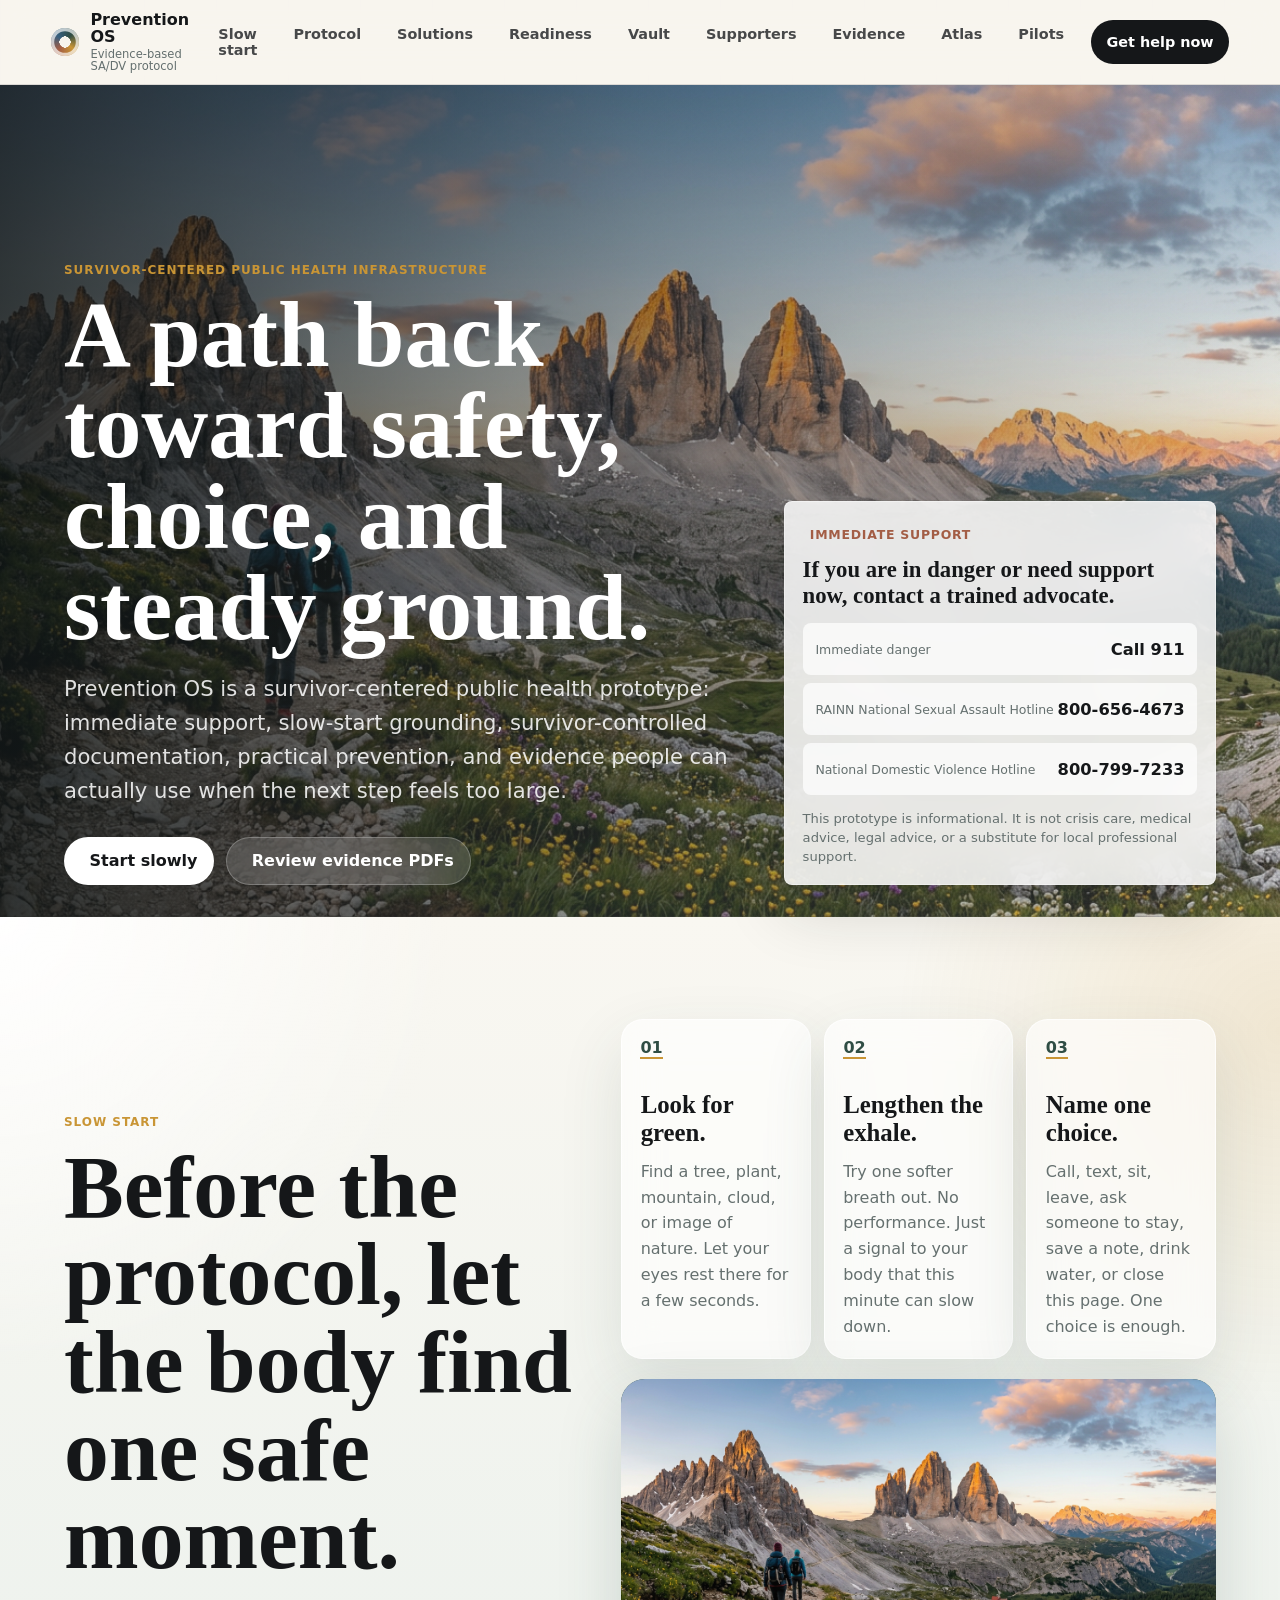
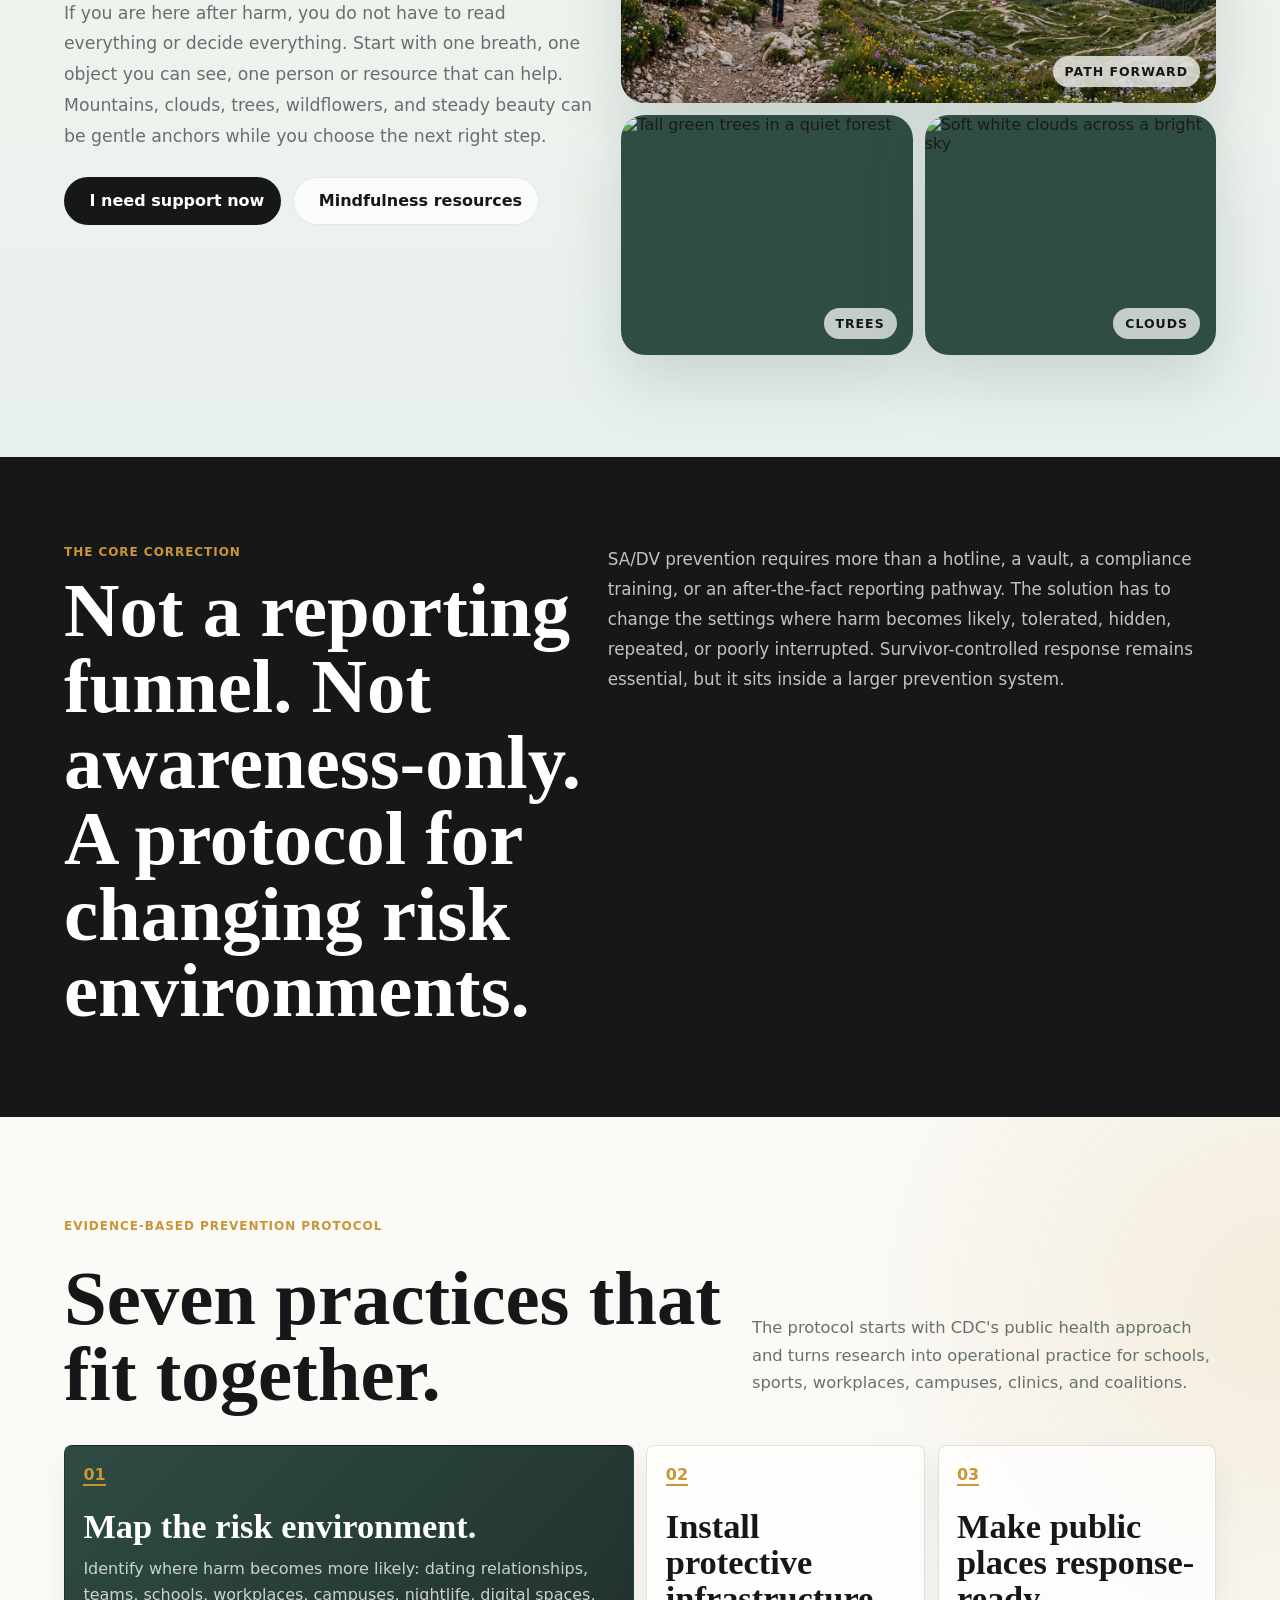
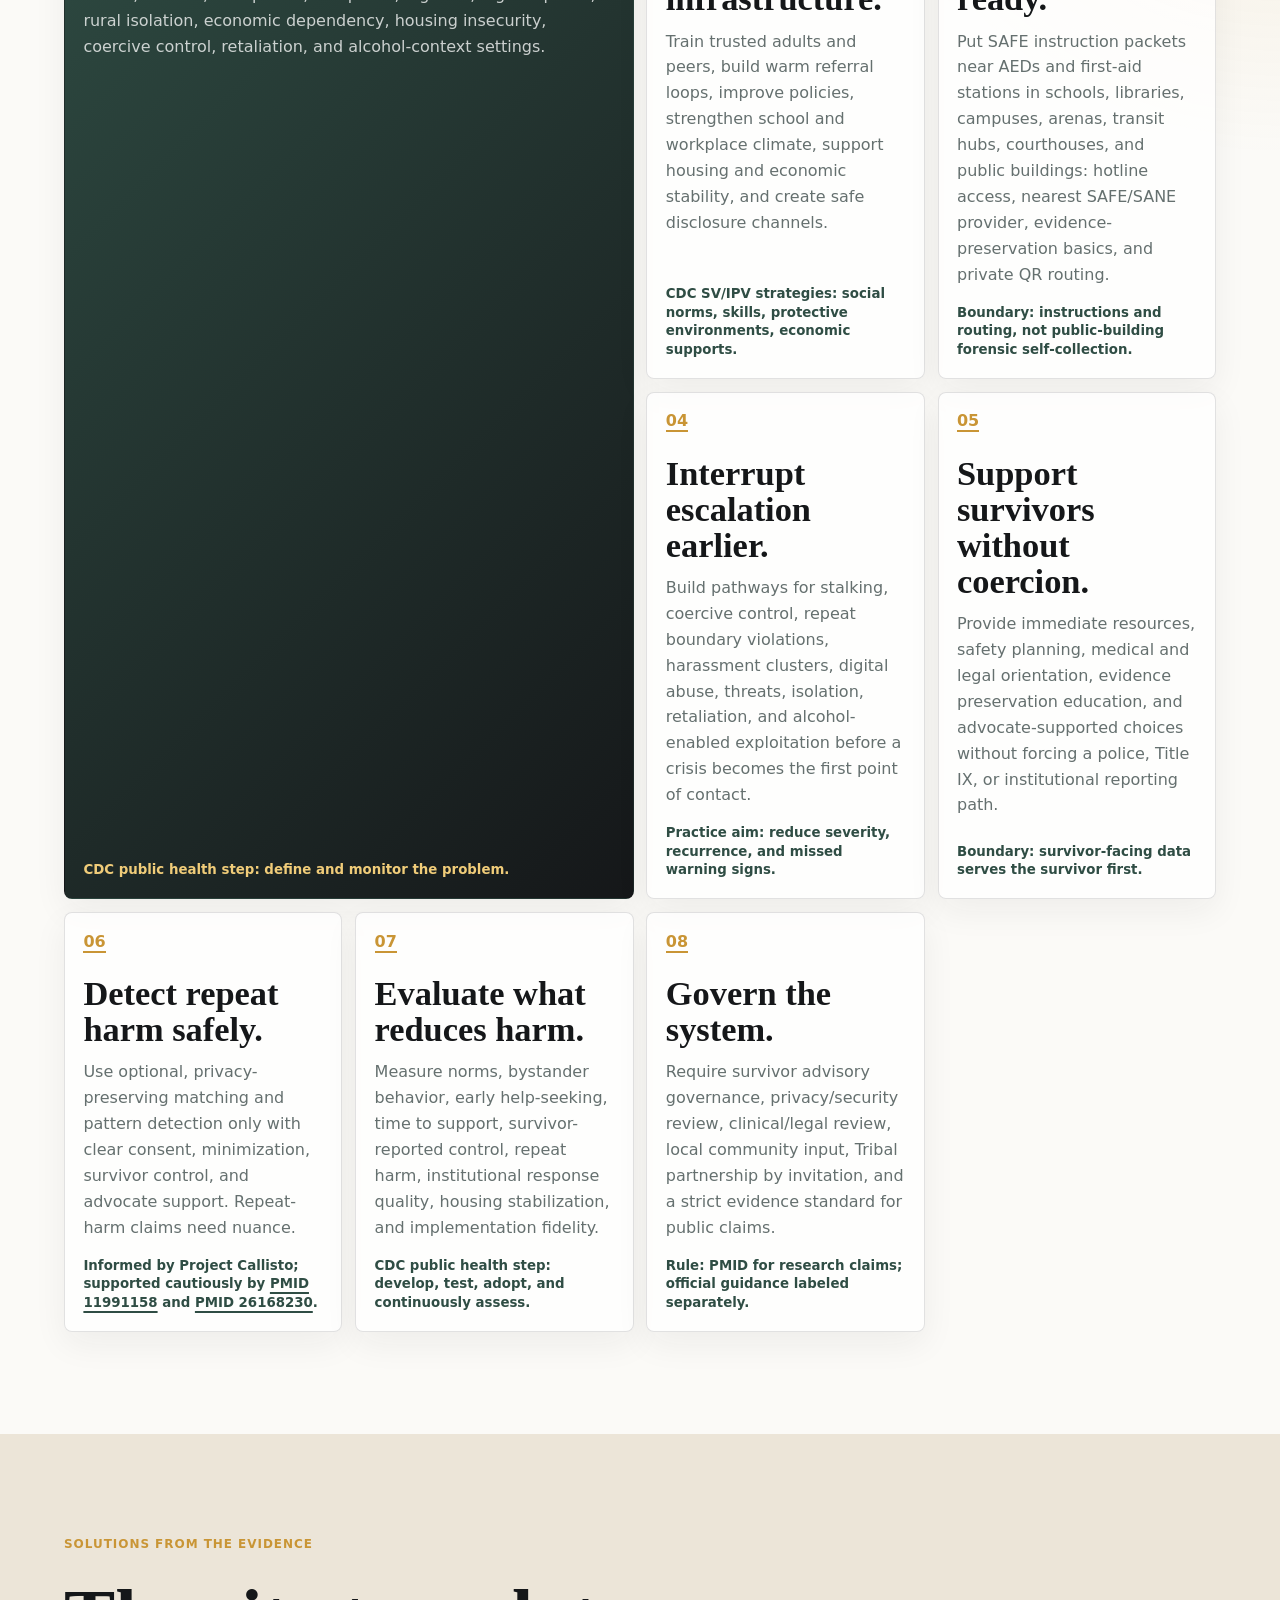
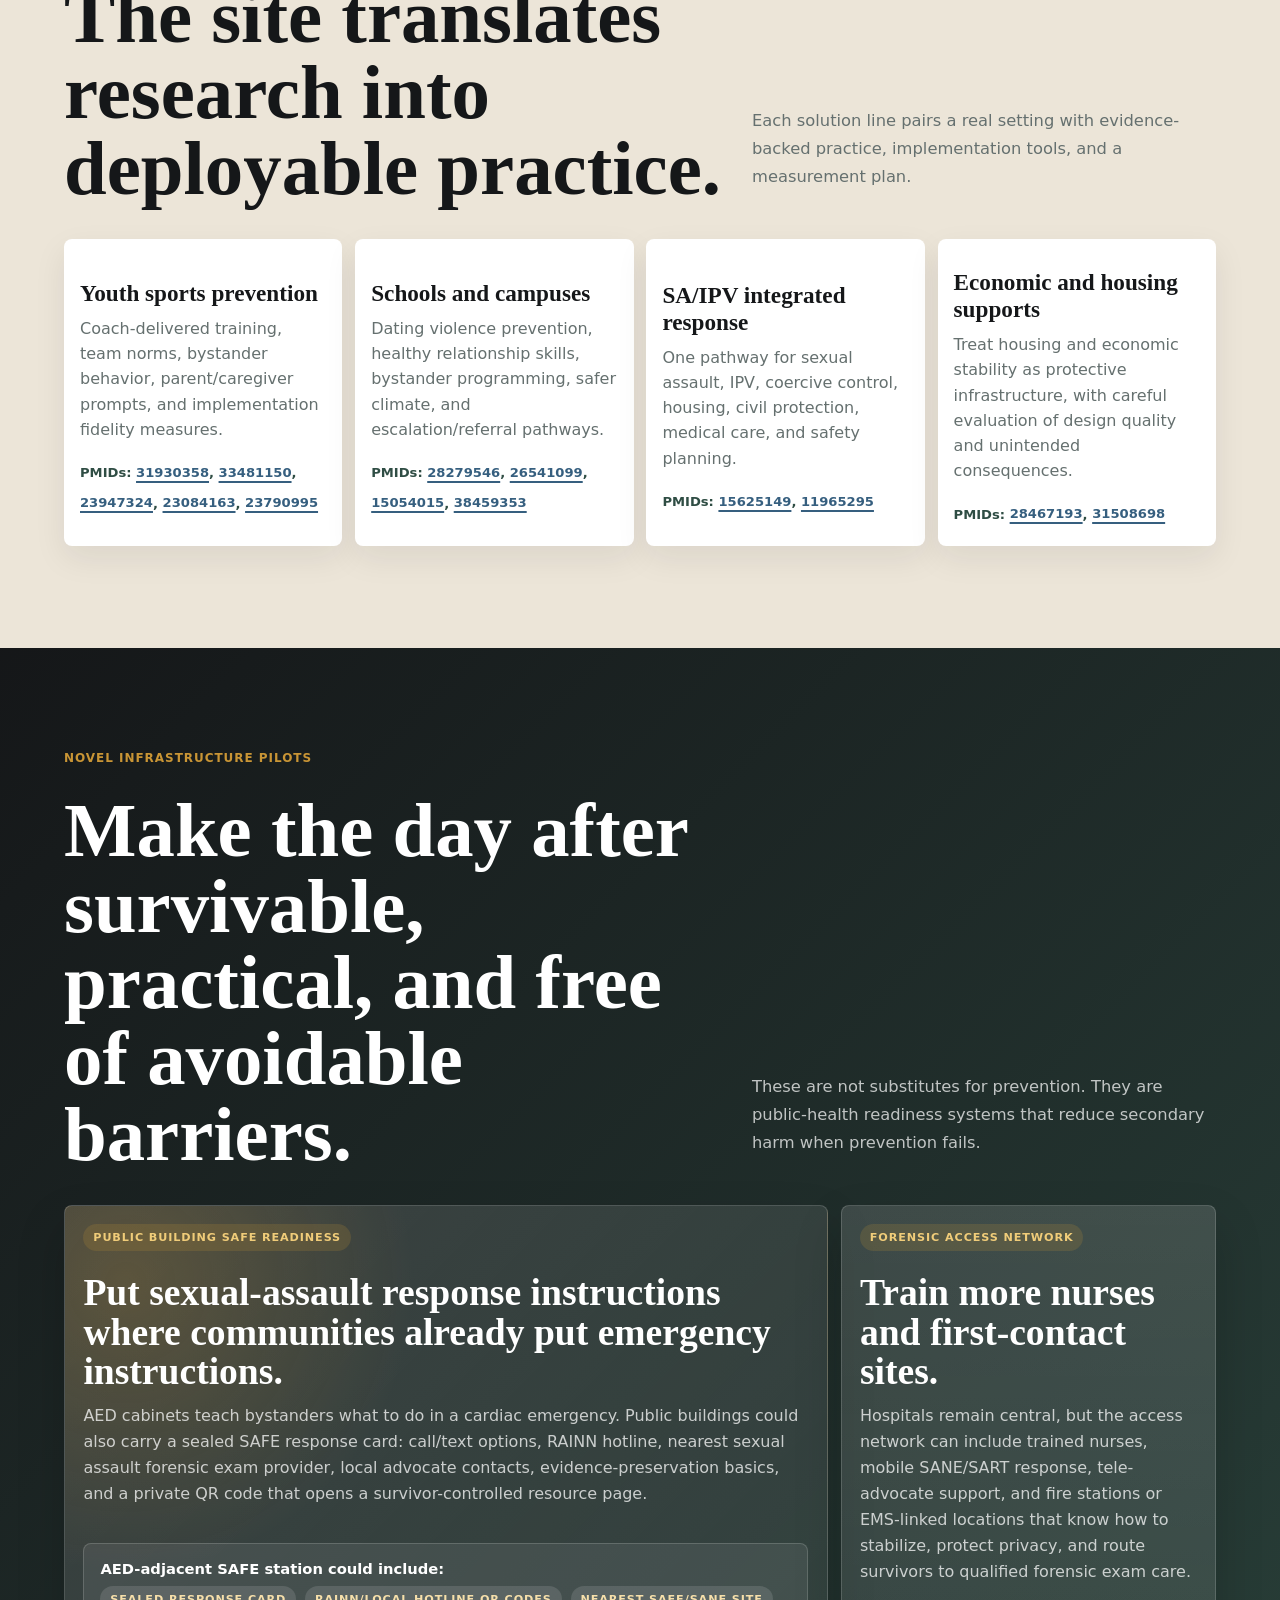
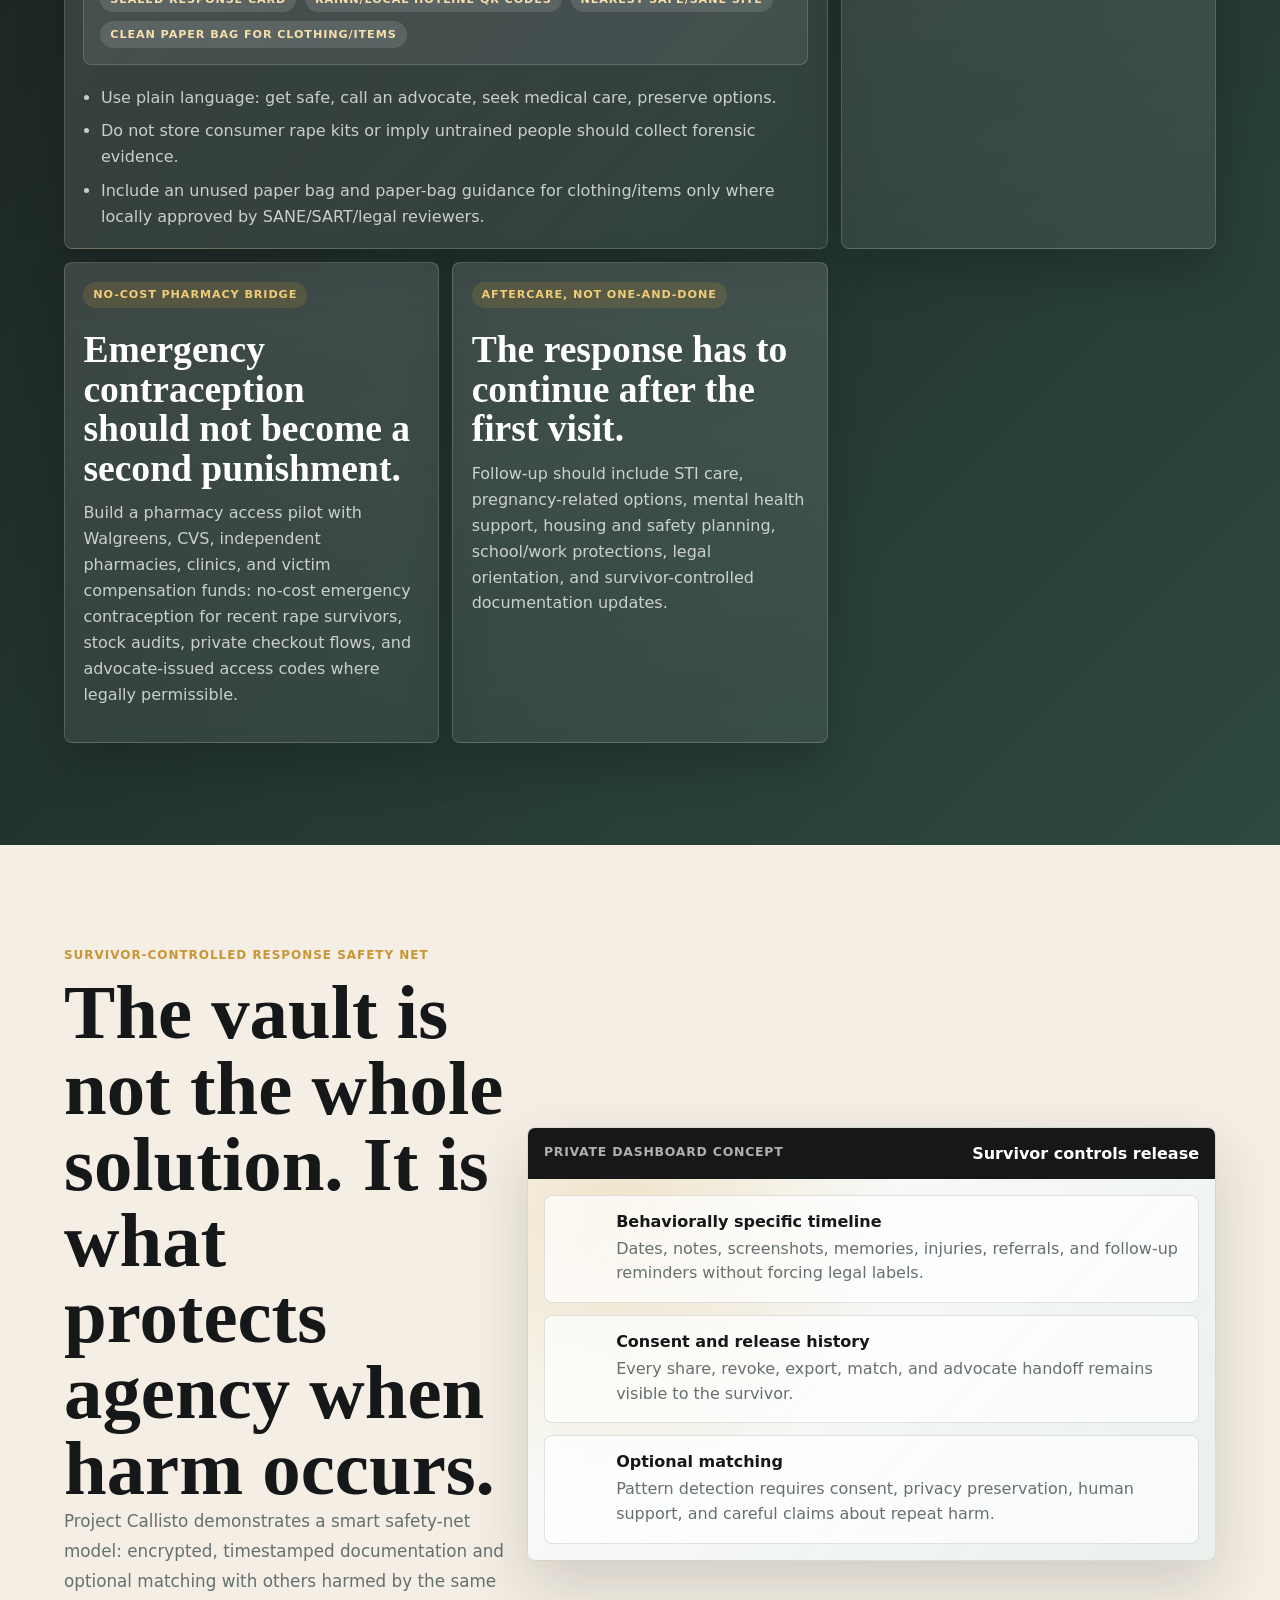
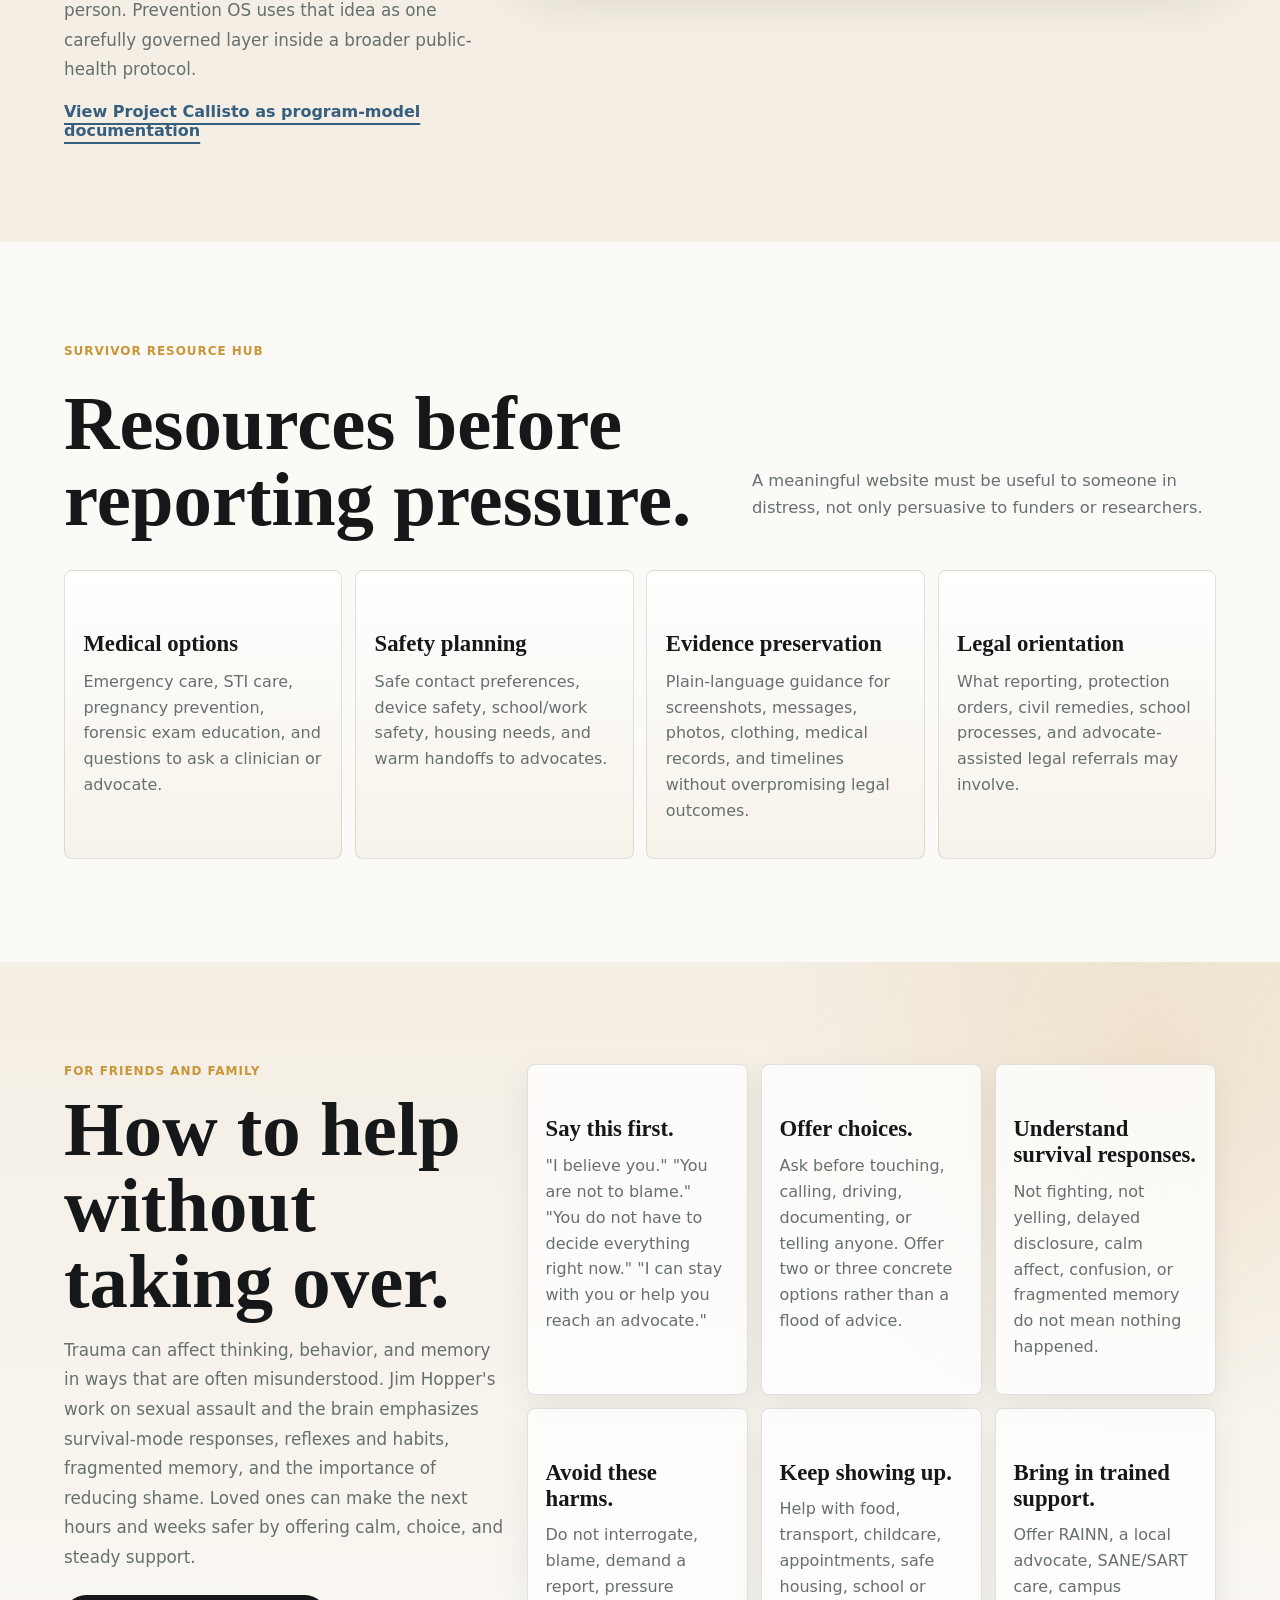
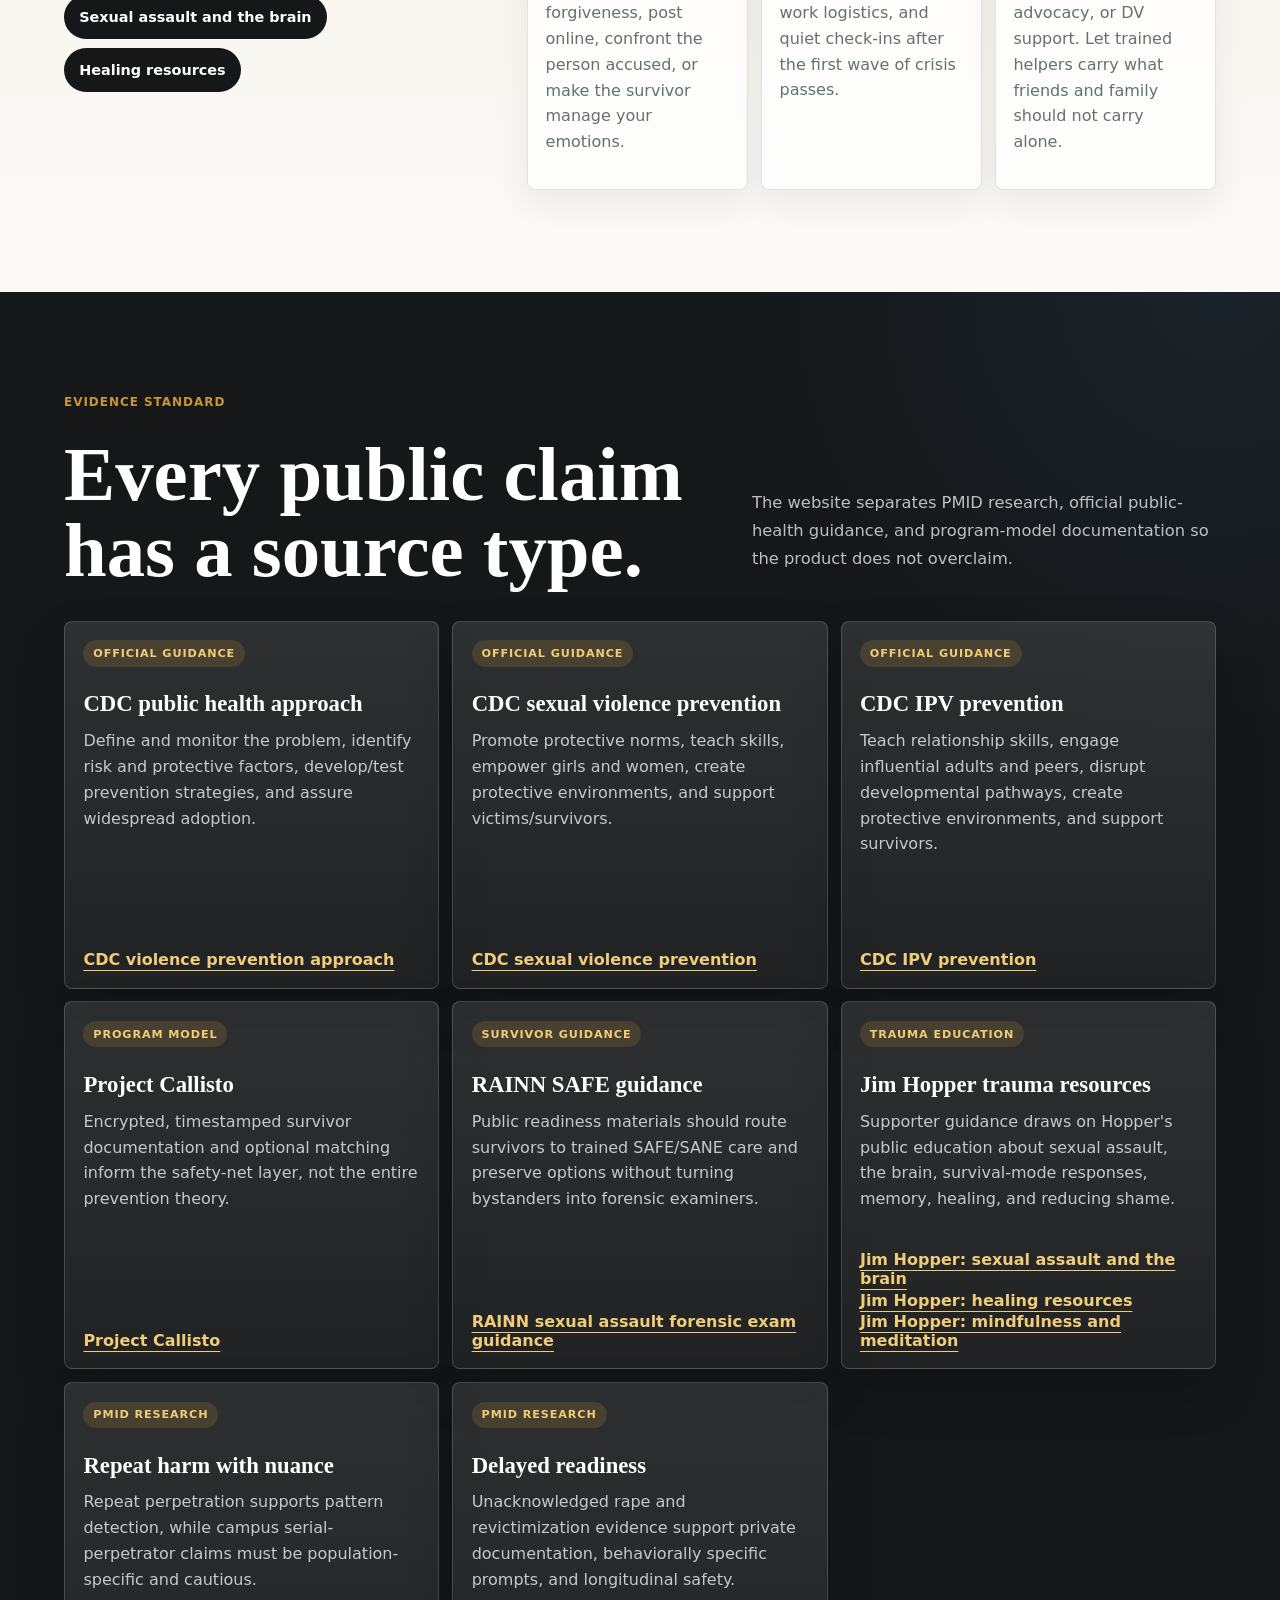
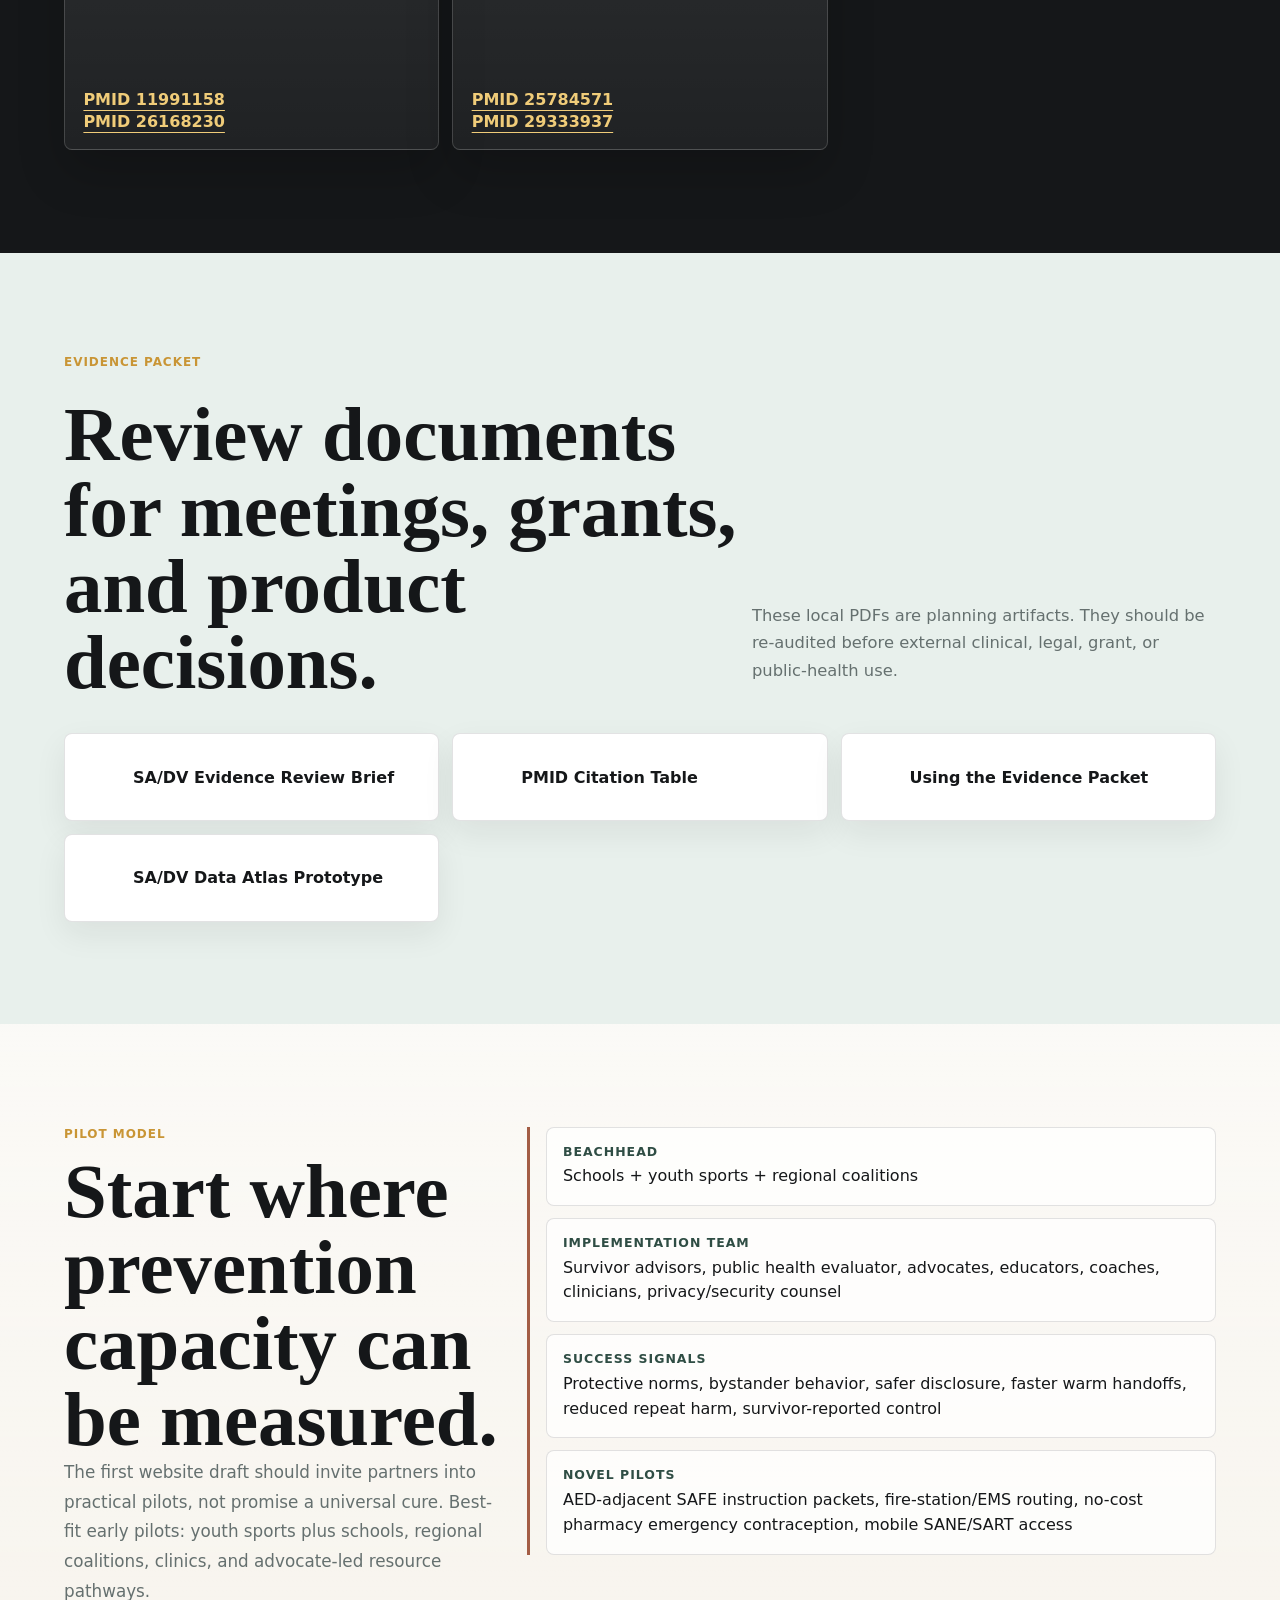
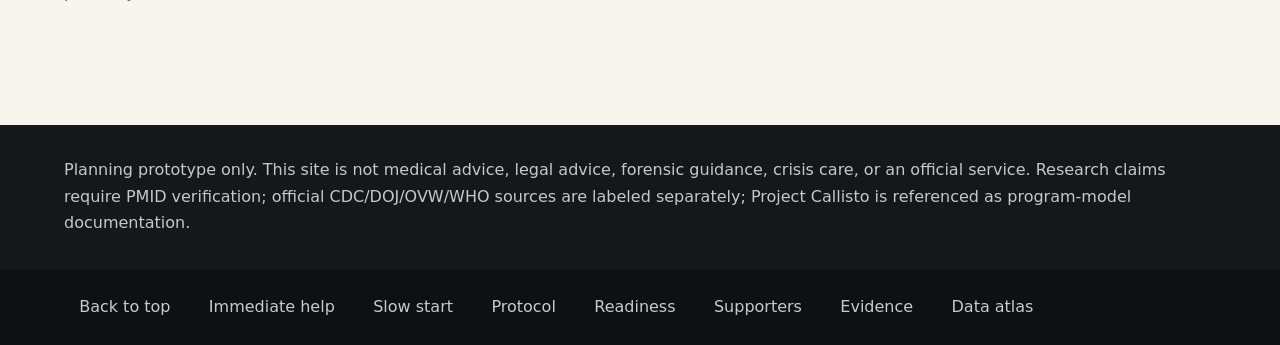
==== commit 76199c9f: "Add paper bag to SAFE readiness station" ====
--- a/index.html
+++ b/index.html
@@ -346,10 +346,17 @@
               forensic exam provider, local advocate contacts, evidence-preservation basics, and a private
               QR code that opens a survivor-controlled resource page.
             </p>
+            <div class="cabinet-kit" aria-label="SAFE readiness cabinet contents">
+              <strong>AED-adjacent SAFE station could include:</strong>
+              <span>Sealed response card</span>
+              <span>RAINN/local hotline QR codes</span>
+              <span>Nearest SAFE/SANE site</span>
+              <span>Clean paper bag for clothing/items</span>
+            </div>
             <ul>
               <li>Use plain language: get safe, call an advocate, seek medical care, preserve options.</li>
               <li>Do not store consumer rape kits or imply untrained people should collect forensic evidence.</li>
-              <li>Include paper-bag guidance for clothing/items only where locally approved by SANE/SART/legal reviewers.</li>
+              <li>Include an unused paper bag and paper-bag guidance for clothing/items only where locally approved by SANE/SART/legal reviewers.</li>
             </ul>
           </article>
 
--- a/styles.css
+++ b/styles.css
@@ -635,6 +635,29 @@
   line-height: 1.62;
 }
 
+.cabinet-kit {
+  display: flex;
+  flex-wrap: wrap;
+  gap: 0.55rem;
+  margin: 1.25rem 0;
+  padding: 1rem;
+  border: 1px solid rgba(255, 255, 255, 0.16);
+  border-radius: var(--radius);
+  background: rgba(255, 255, 255, 0.08);
+}
+
+.cabinet-kit strong {
+  width: 100%;
+  color: var(--white);
+  font-size: 0.92rem;
+}
+
+.cabinet-kit span {
+  margin: 0;
+  background: rgba(255, 255, 255, 0.12);
+  color: #f6dfaa;
+}
+
 .readiness-card ul {
   display: grid;
   gap: 0.5rem;
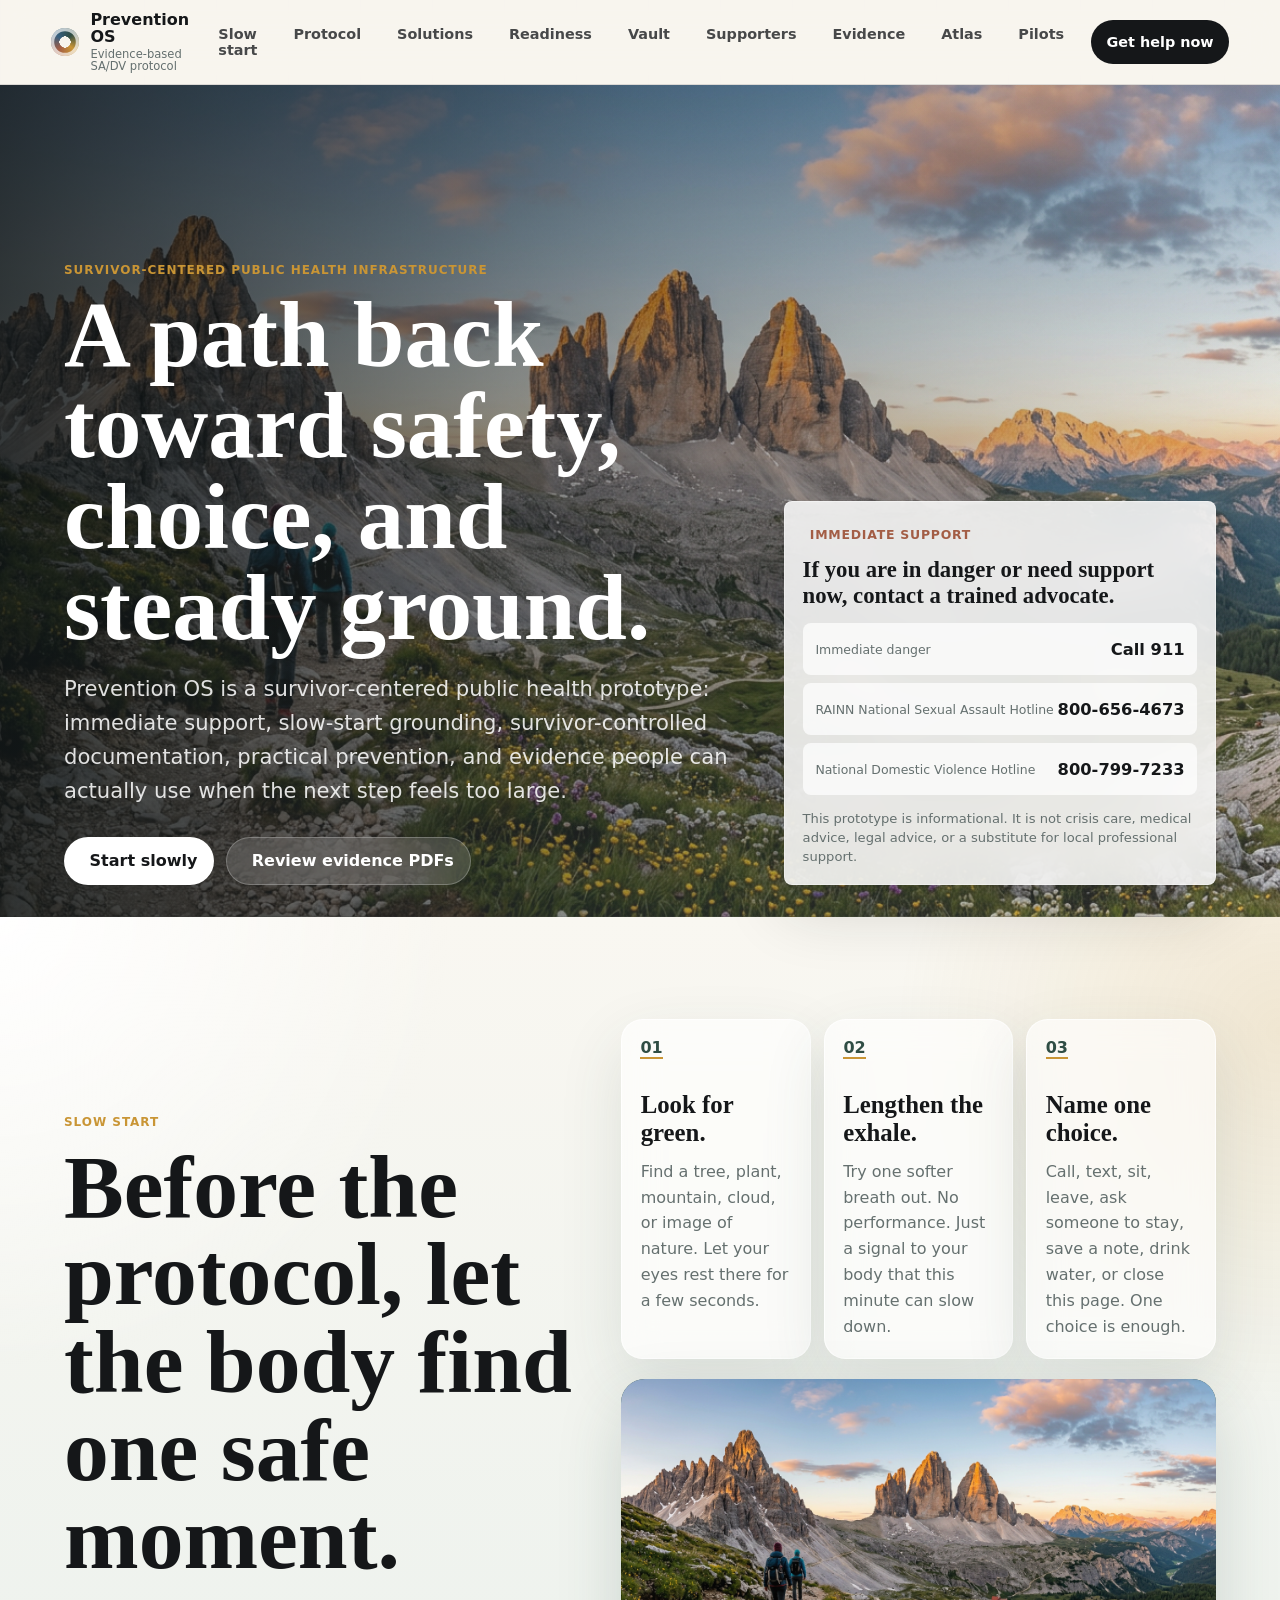
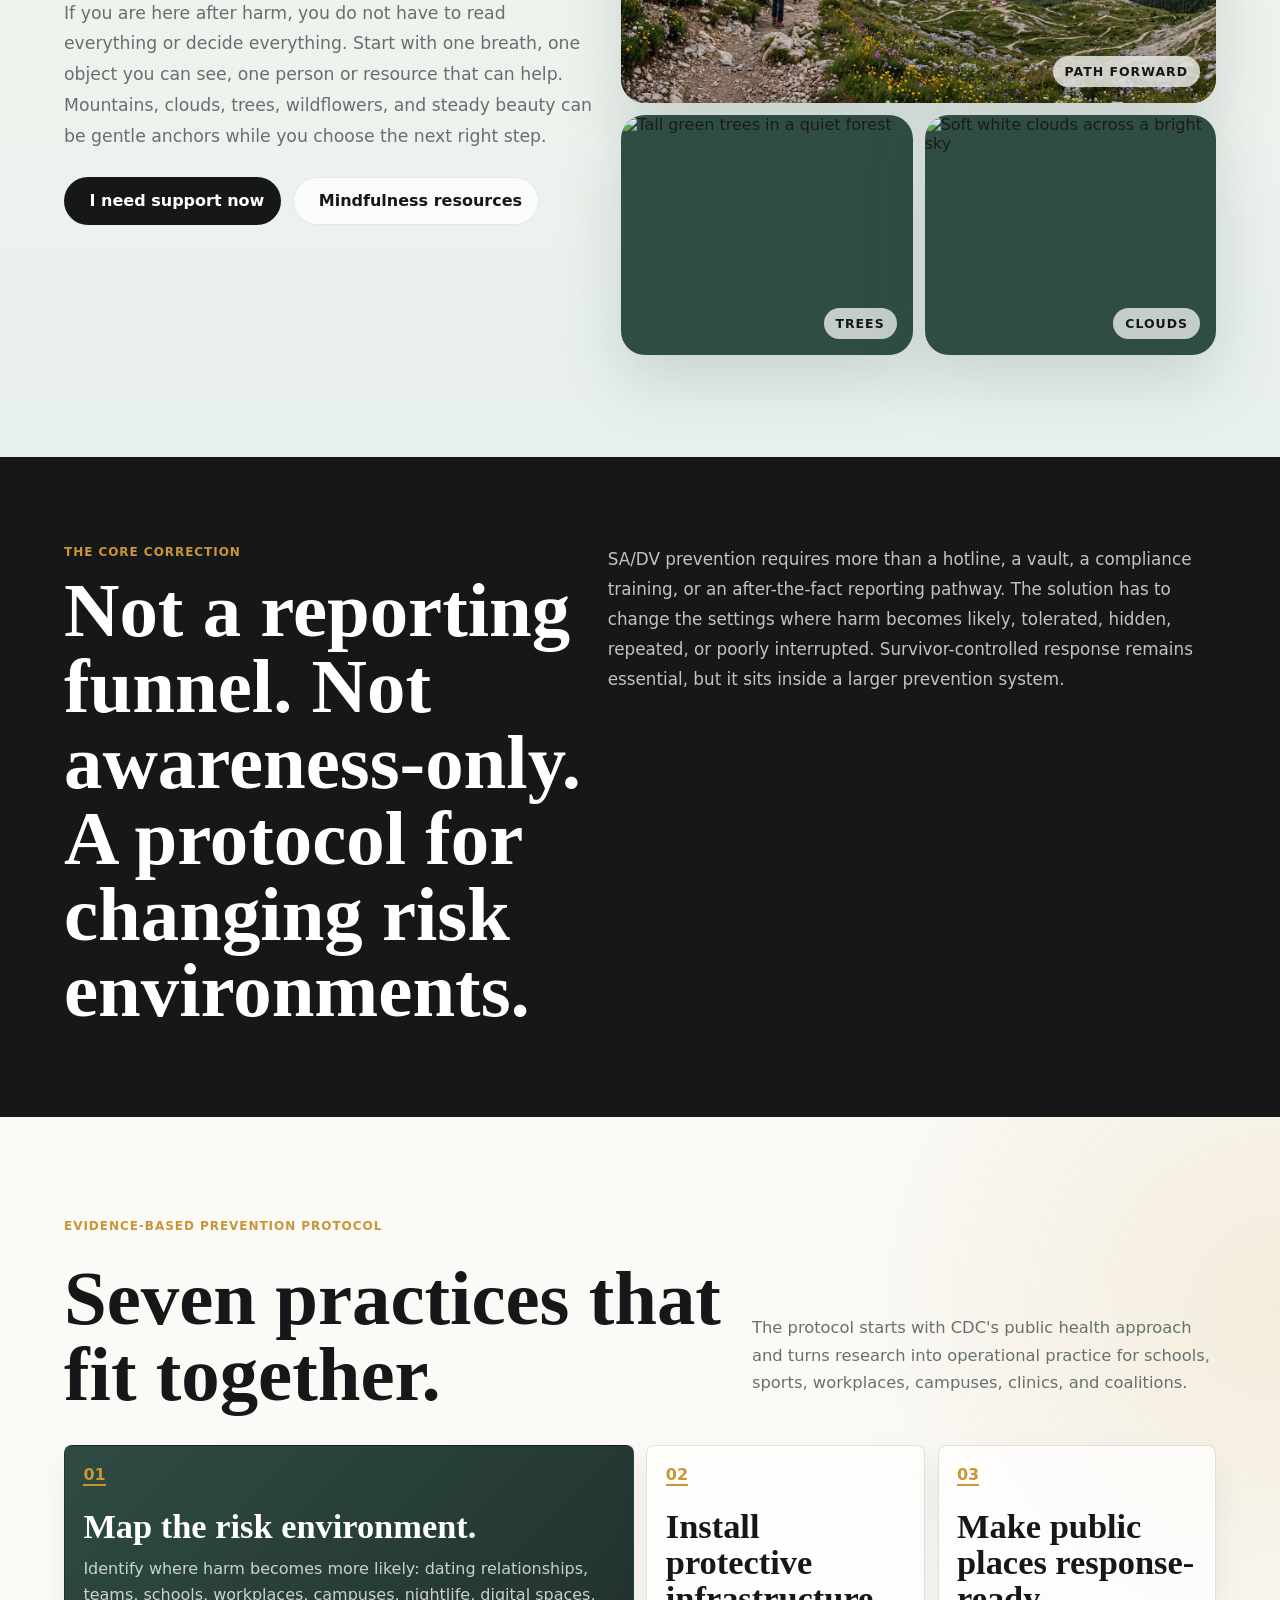
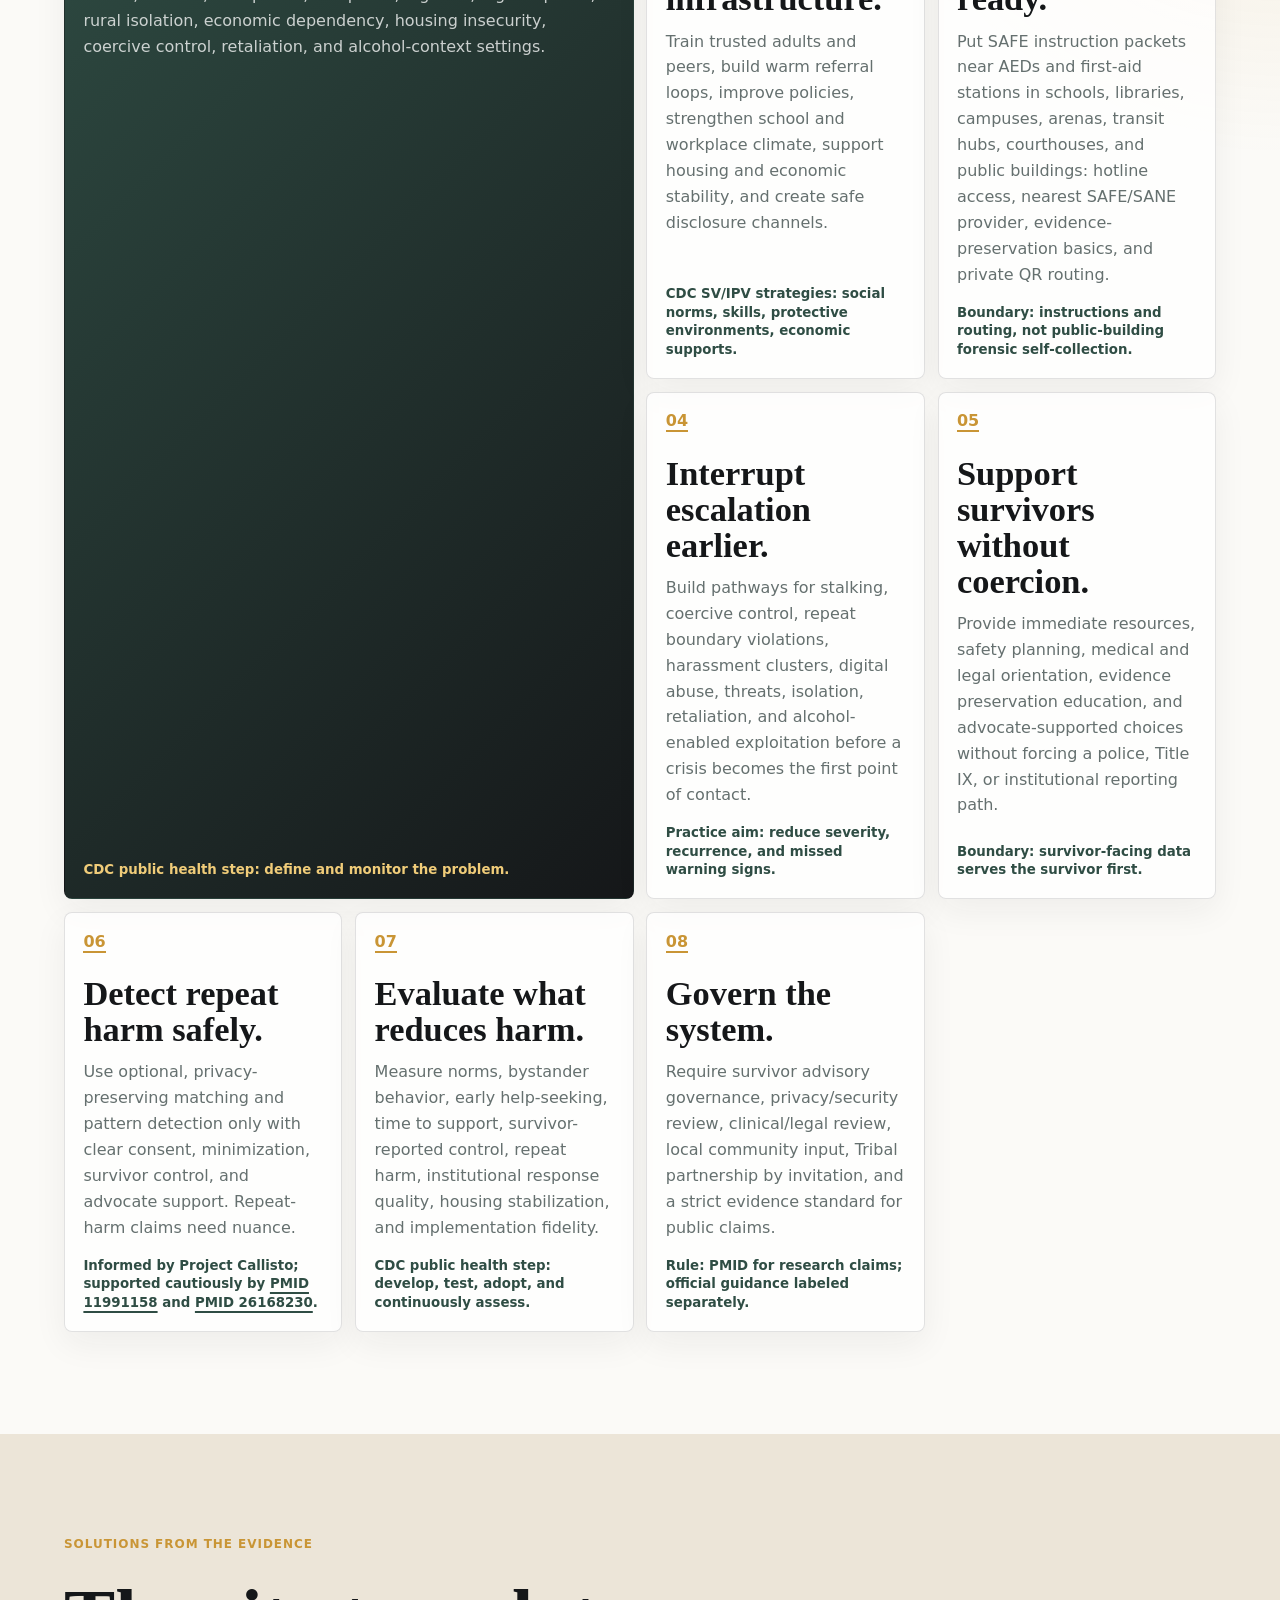
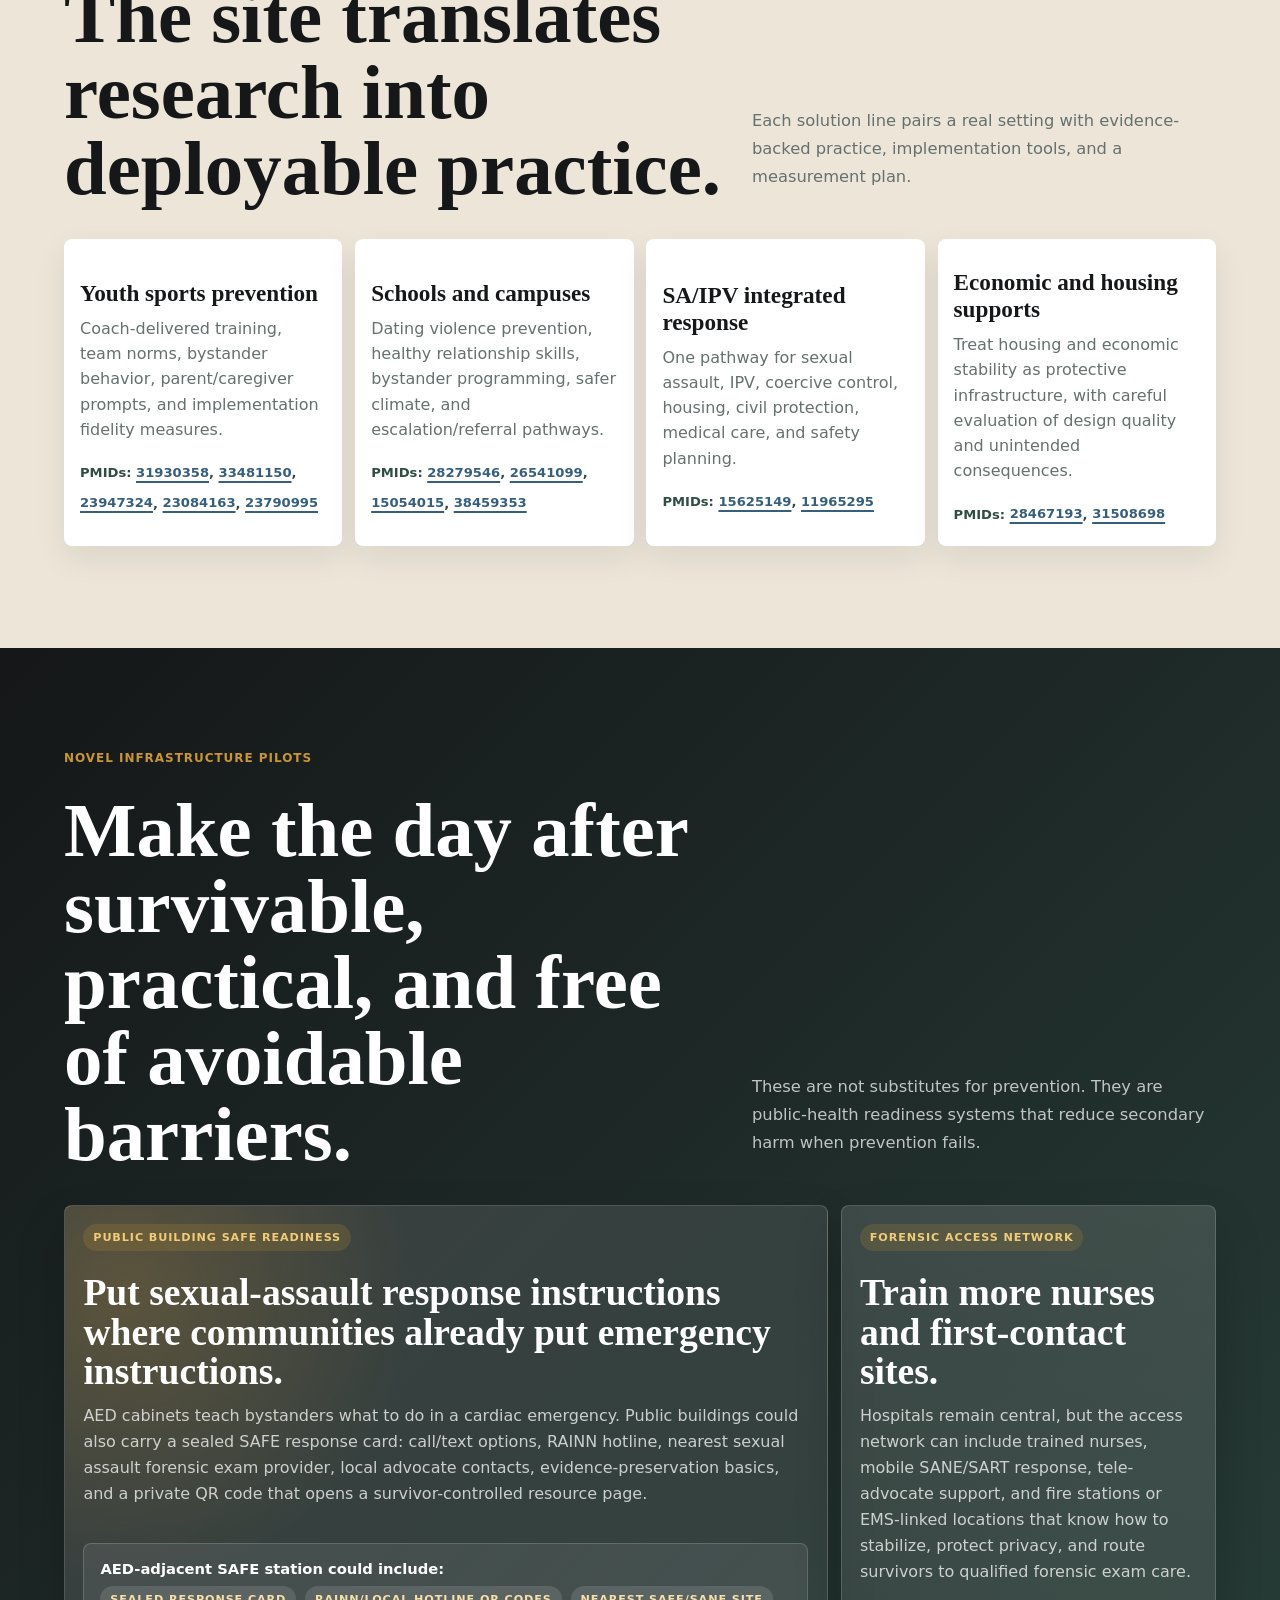
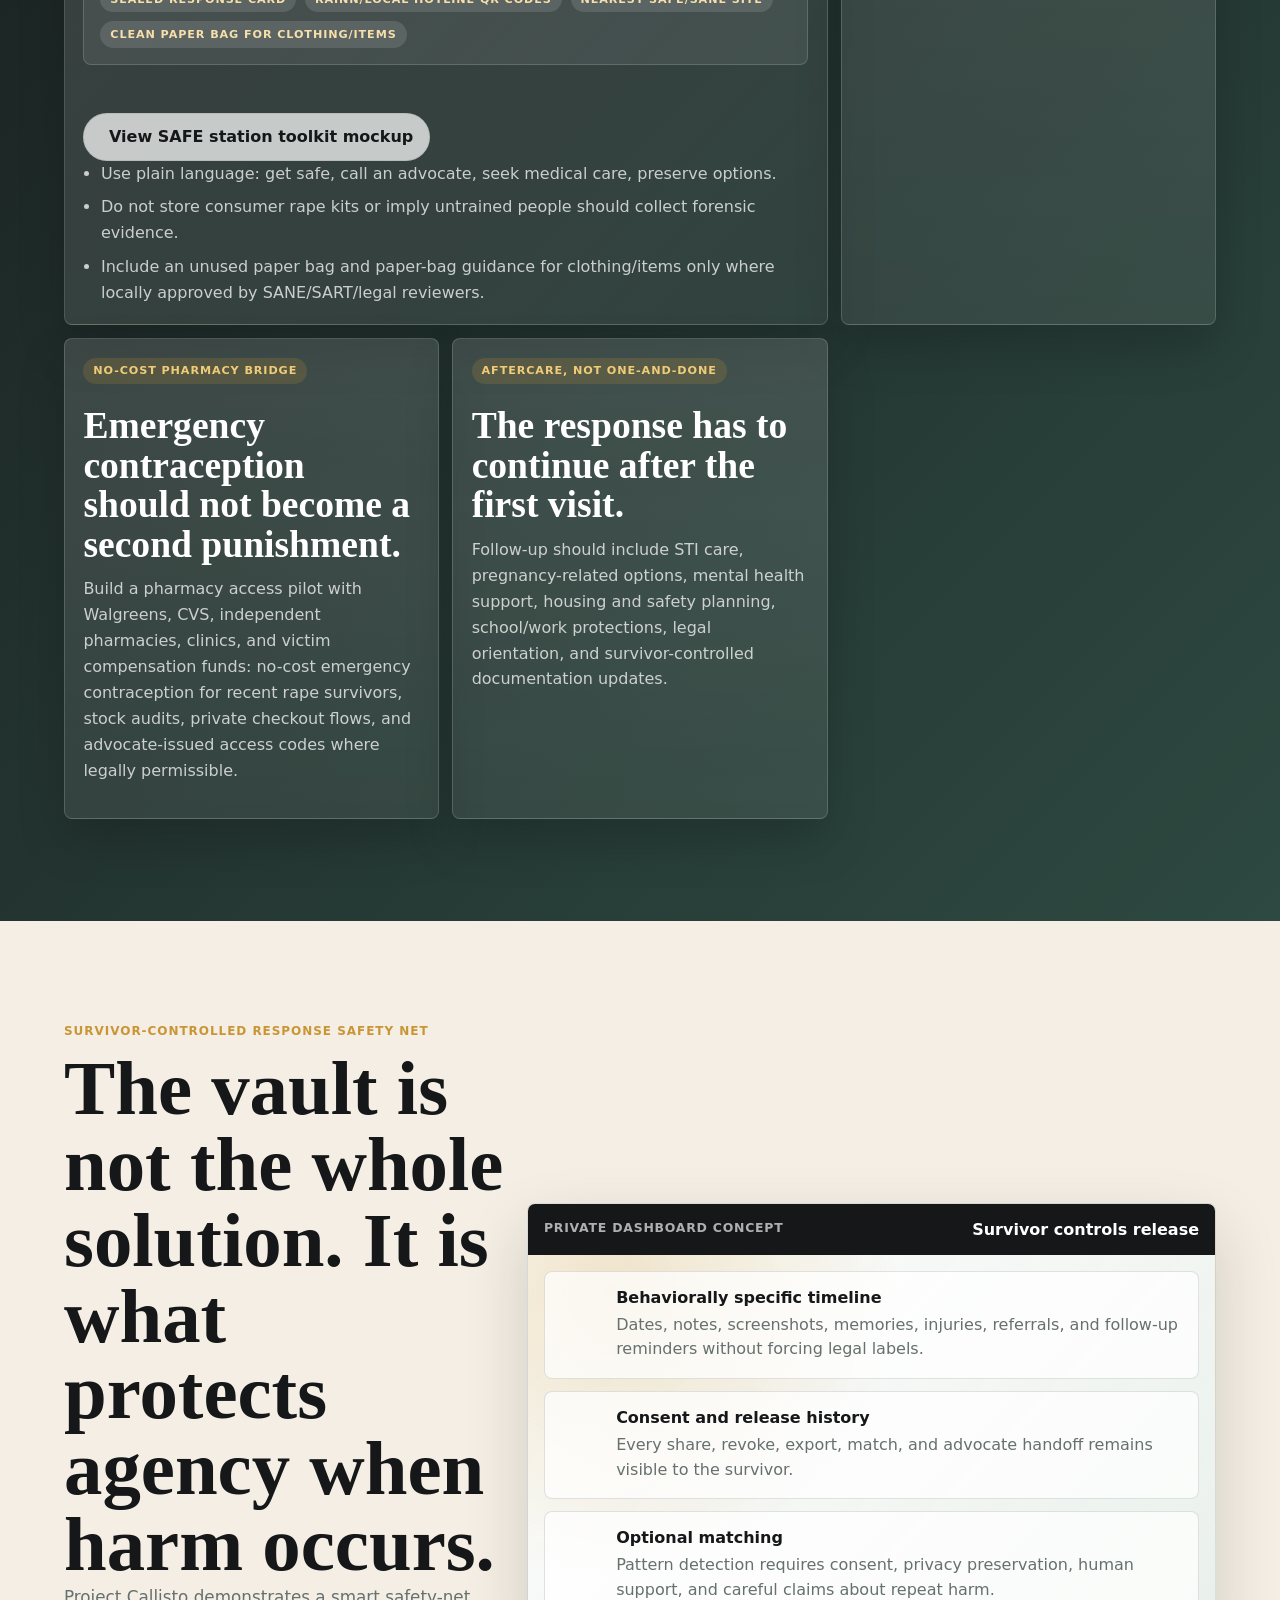
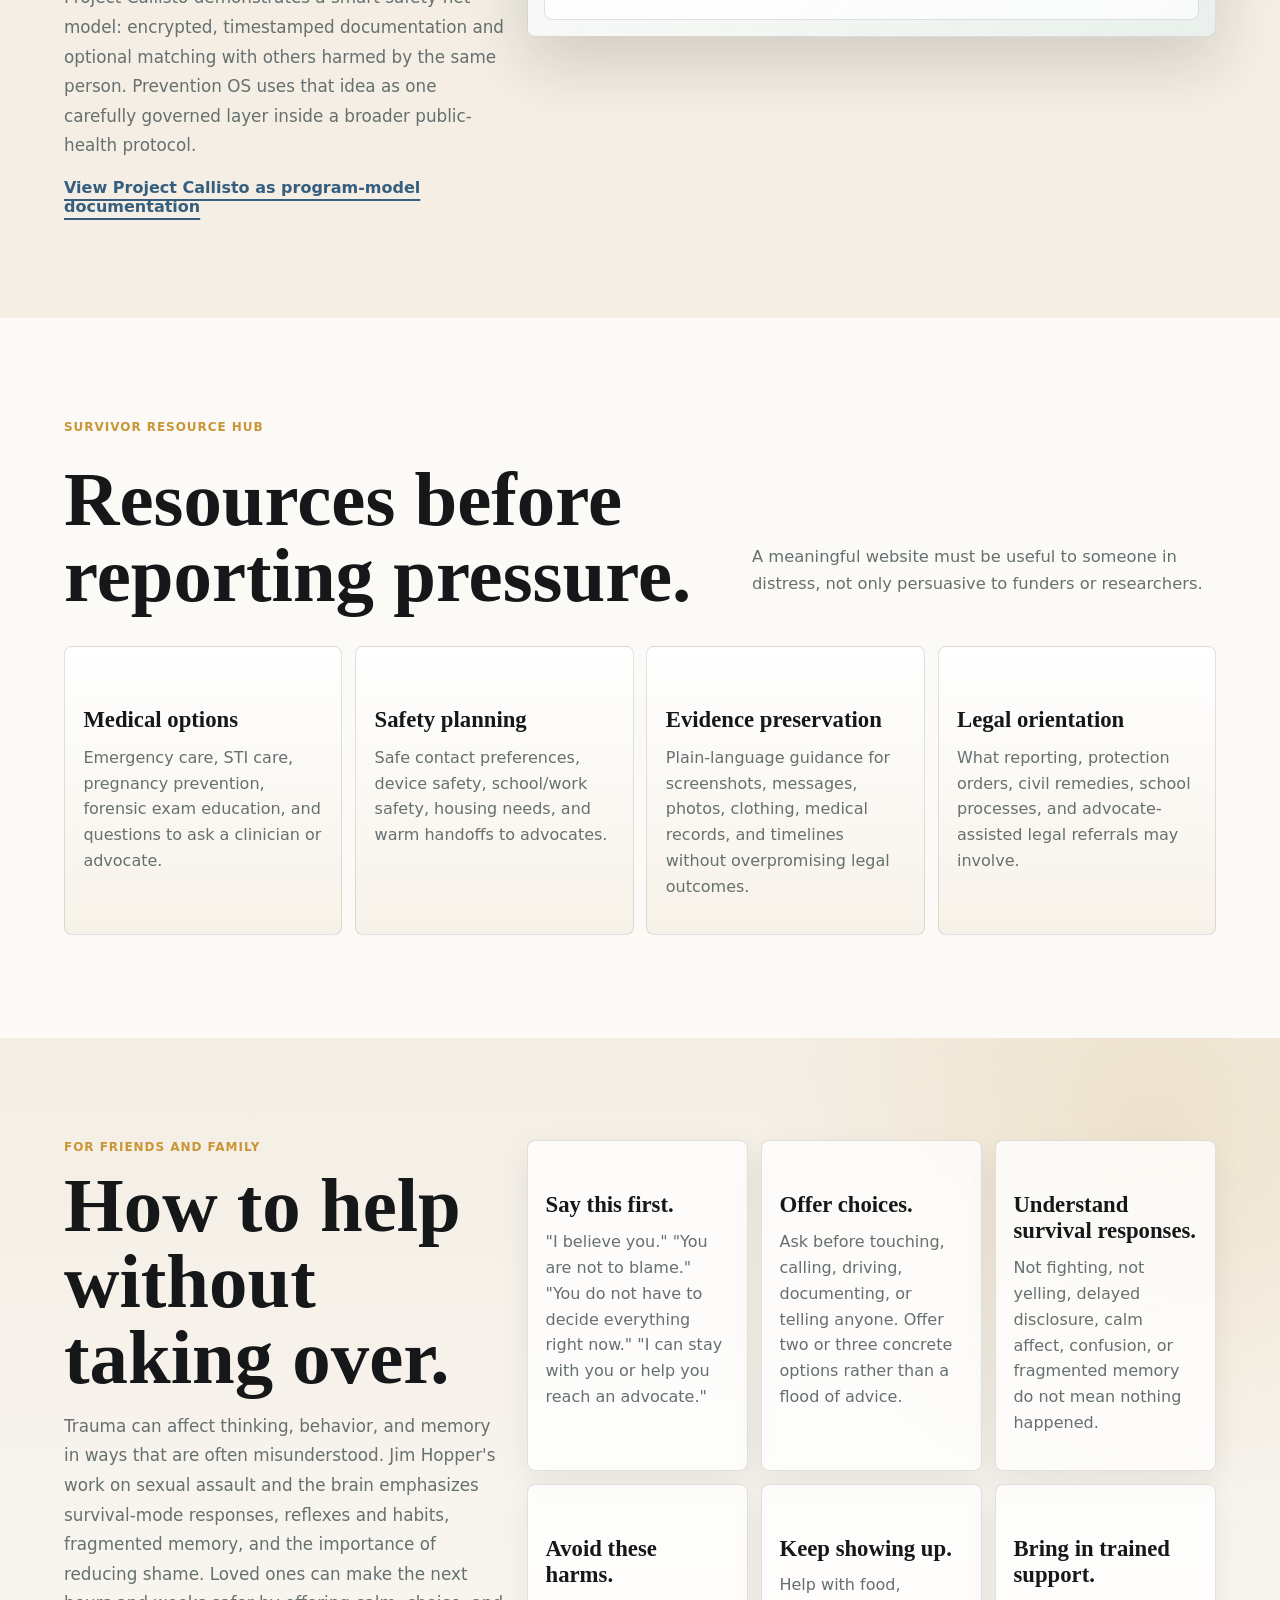
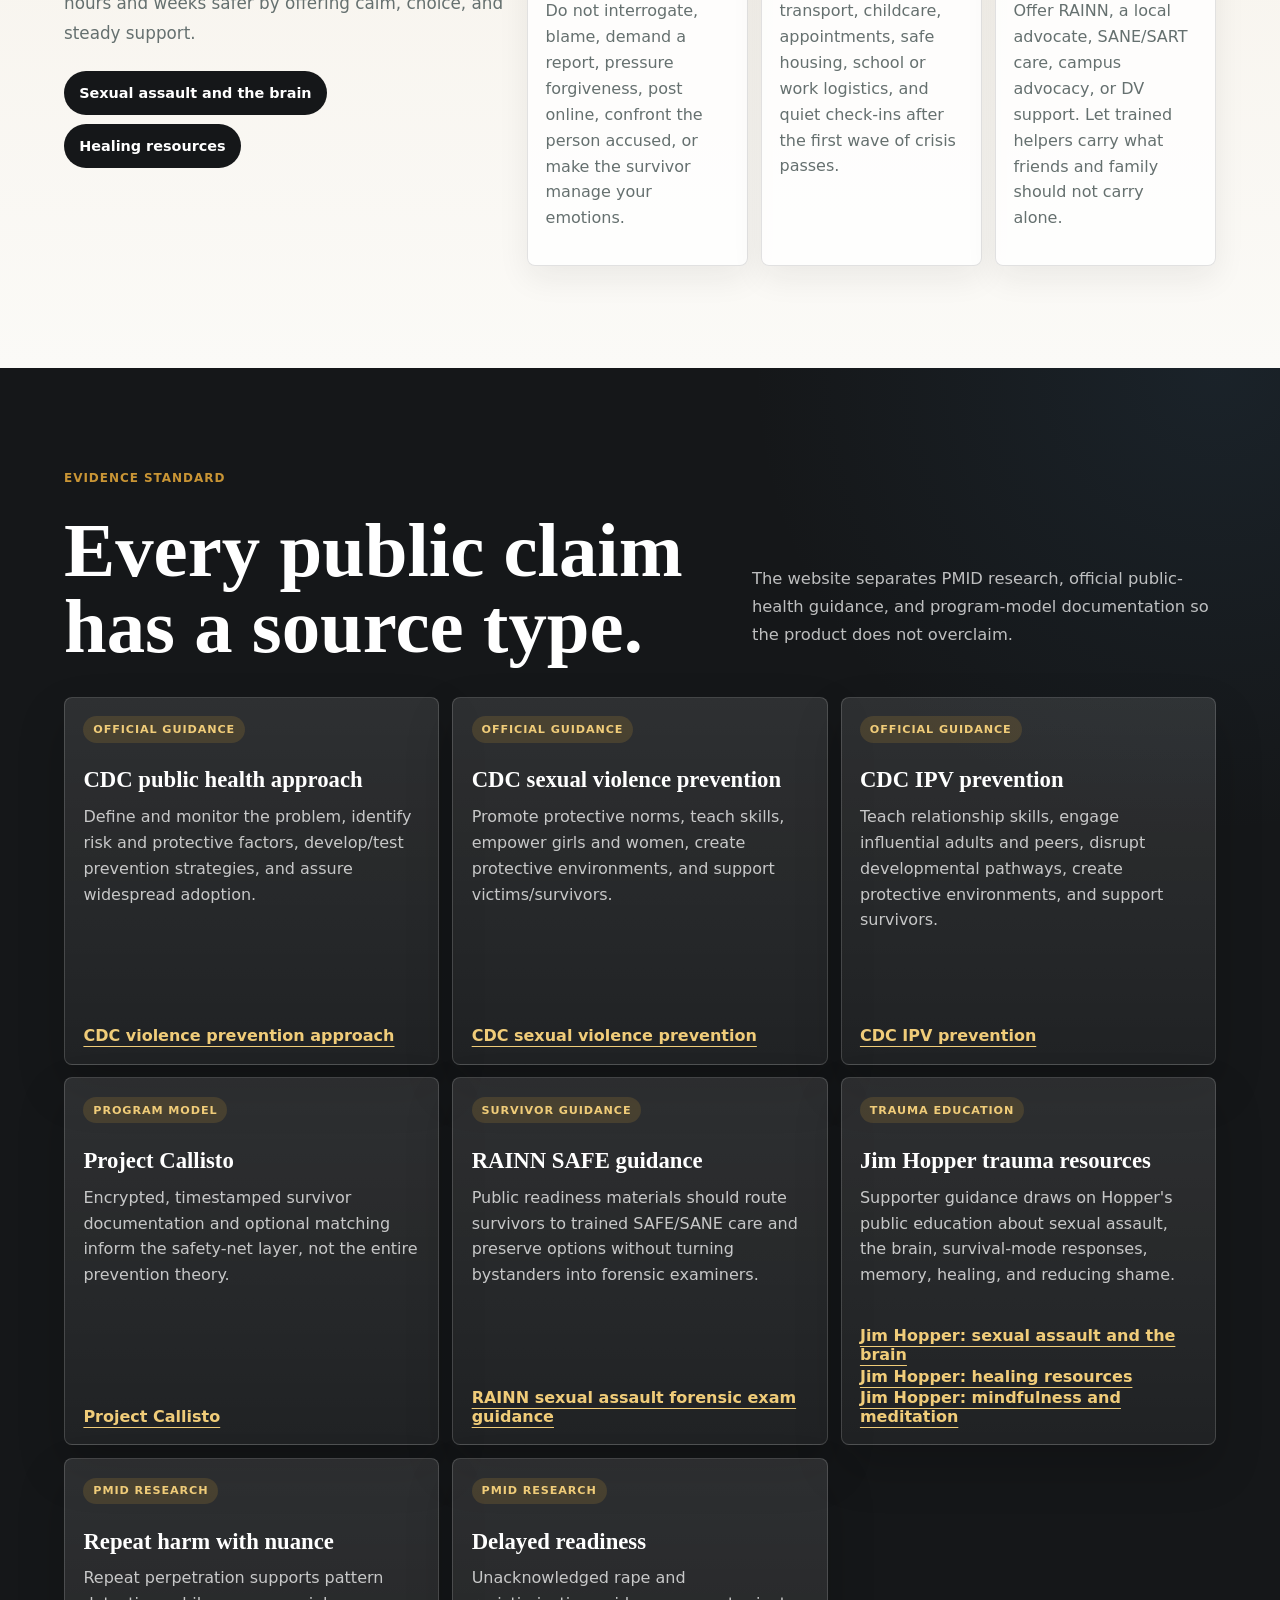
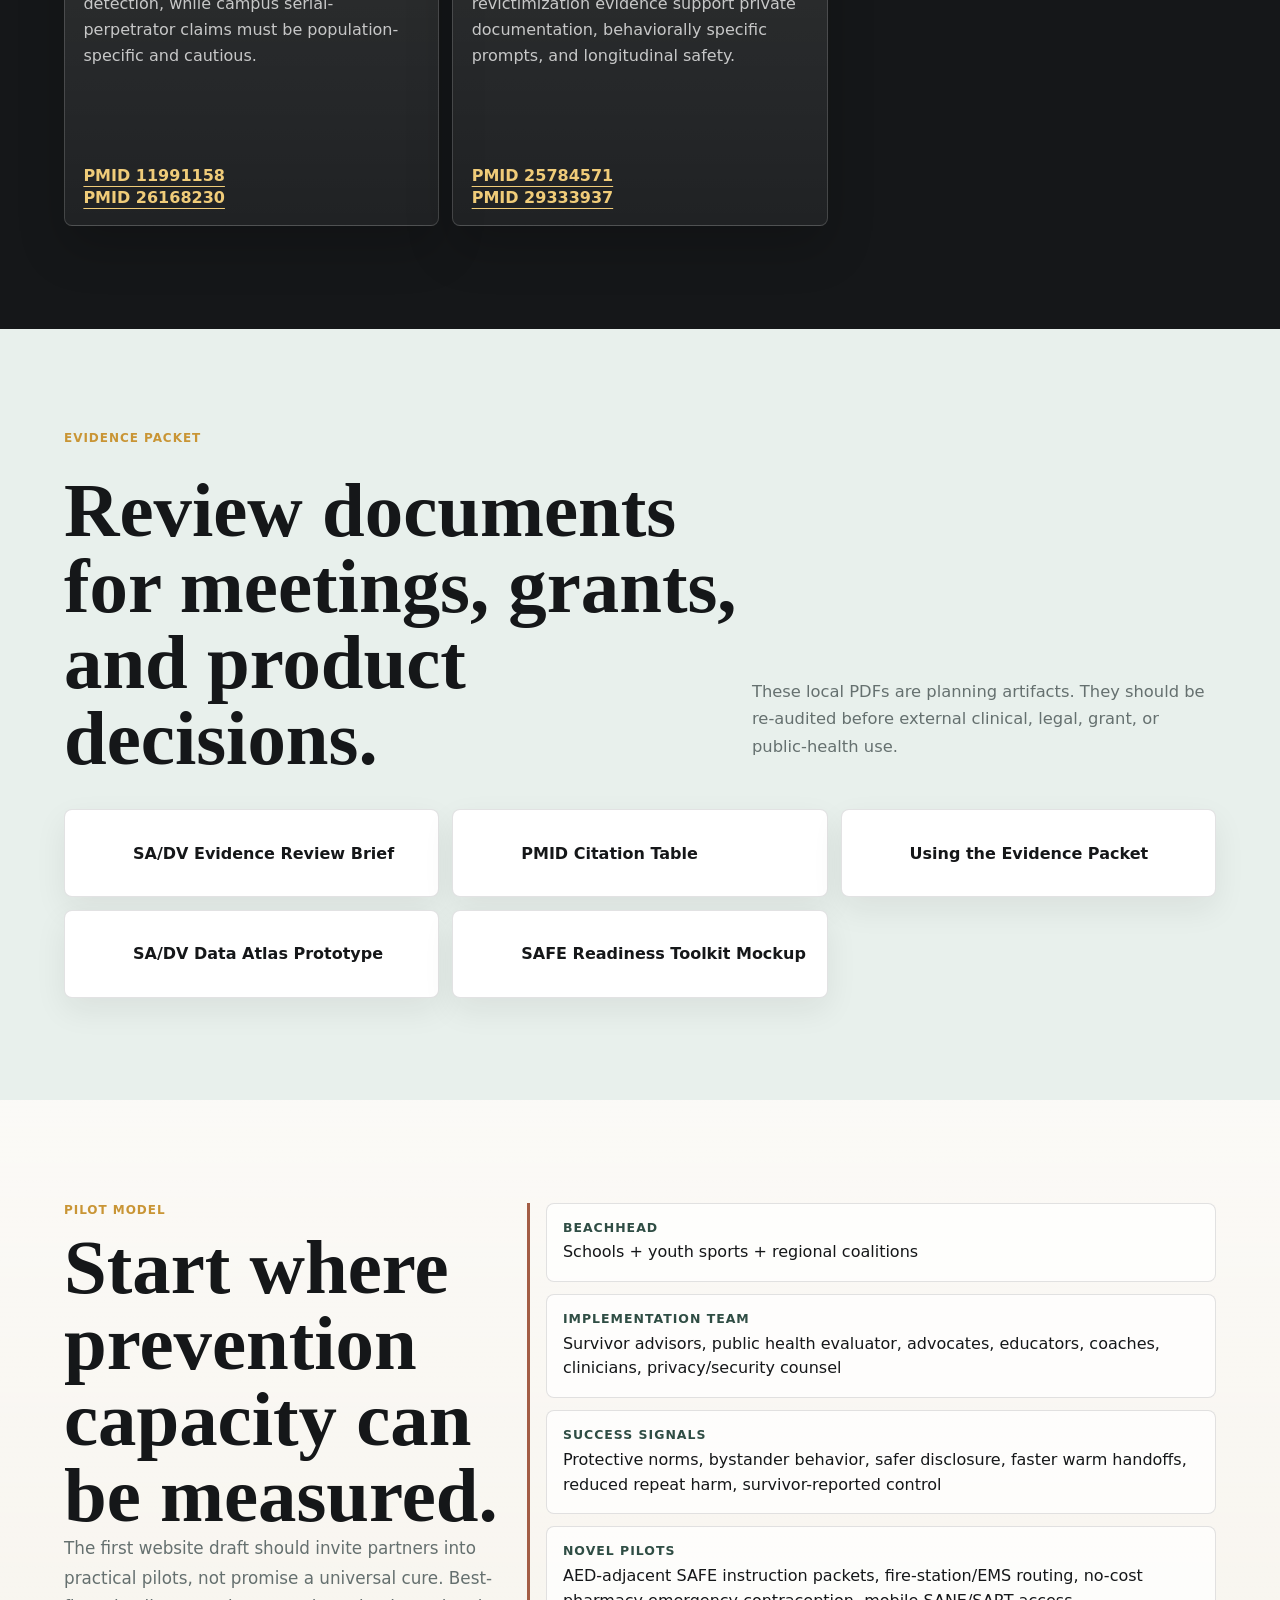
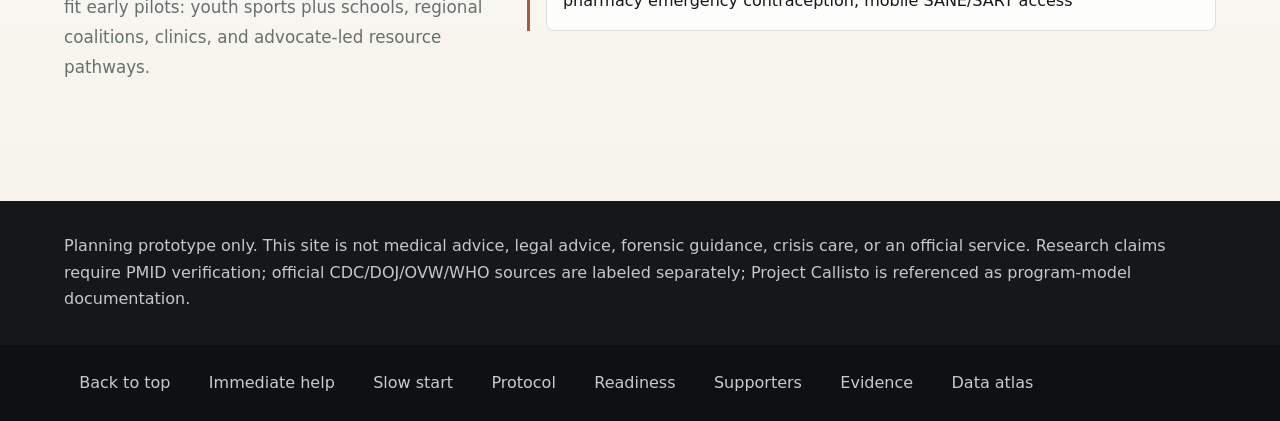
==== commit e60ad467: "Add SAFE readiness toolkit visualization" ====
--- a/index.html
+++ b/index.html
@@ -352,6 +352,12 @@
               <span>RAINN/local hotline QR codes</span>
               <span>Nearest SAFE/SANE site</span>
               <span>Clean paper bag for clothing/items</span>
+            </div>
+            <div class="hero-actions readiness-actions">
+              <a class="button secondary light" href="./safe-toolkit.html">
+                <i data-lucide="package-check" aria-hidden="true"></i>
+                View SAFE station toolkit mockup
+              </a>
             </div>
             <ul>
               <li>Use plain language: get safe, call an advocate, seek medical care, preserve options.</li>
@@ -612,6 +618,10 @@
             <i data-lucide="chart-network" aria-hidden="true"></i>
             <span>SA/DV Data Atlas Prototype</span>
           </a>
+          <a href="./safe-toolkit.html">
+            <i data-lucide="package-check" aria-hidden="true"></i>
+            <span>SAFE Readiness Toolkit Mockup</span>
+          </a>
         </div>
       </section>
 
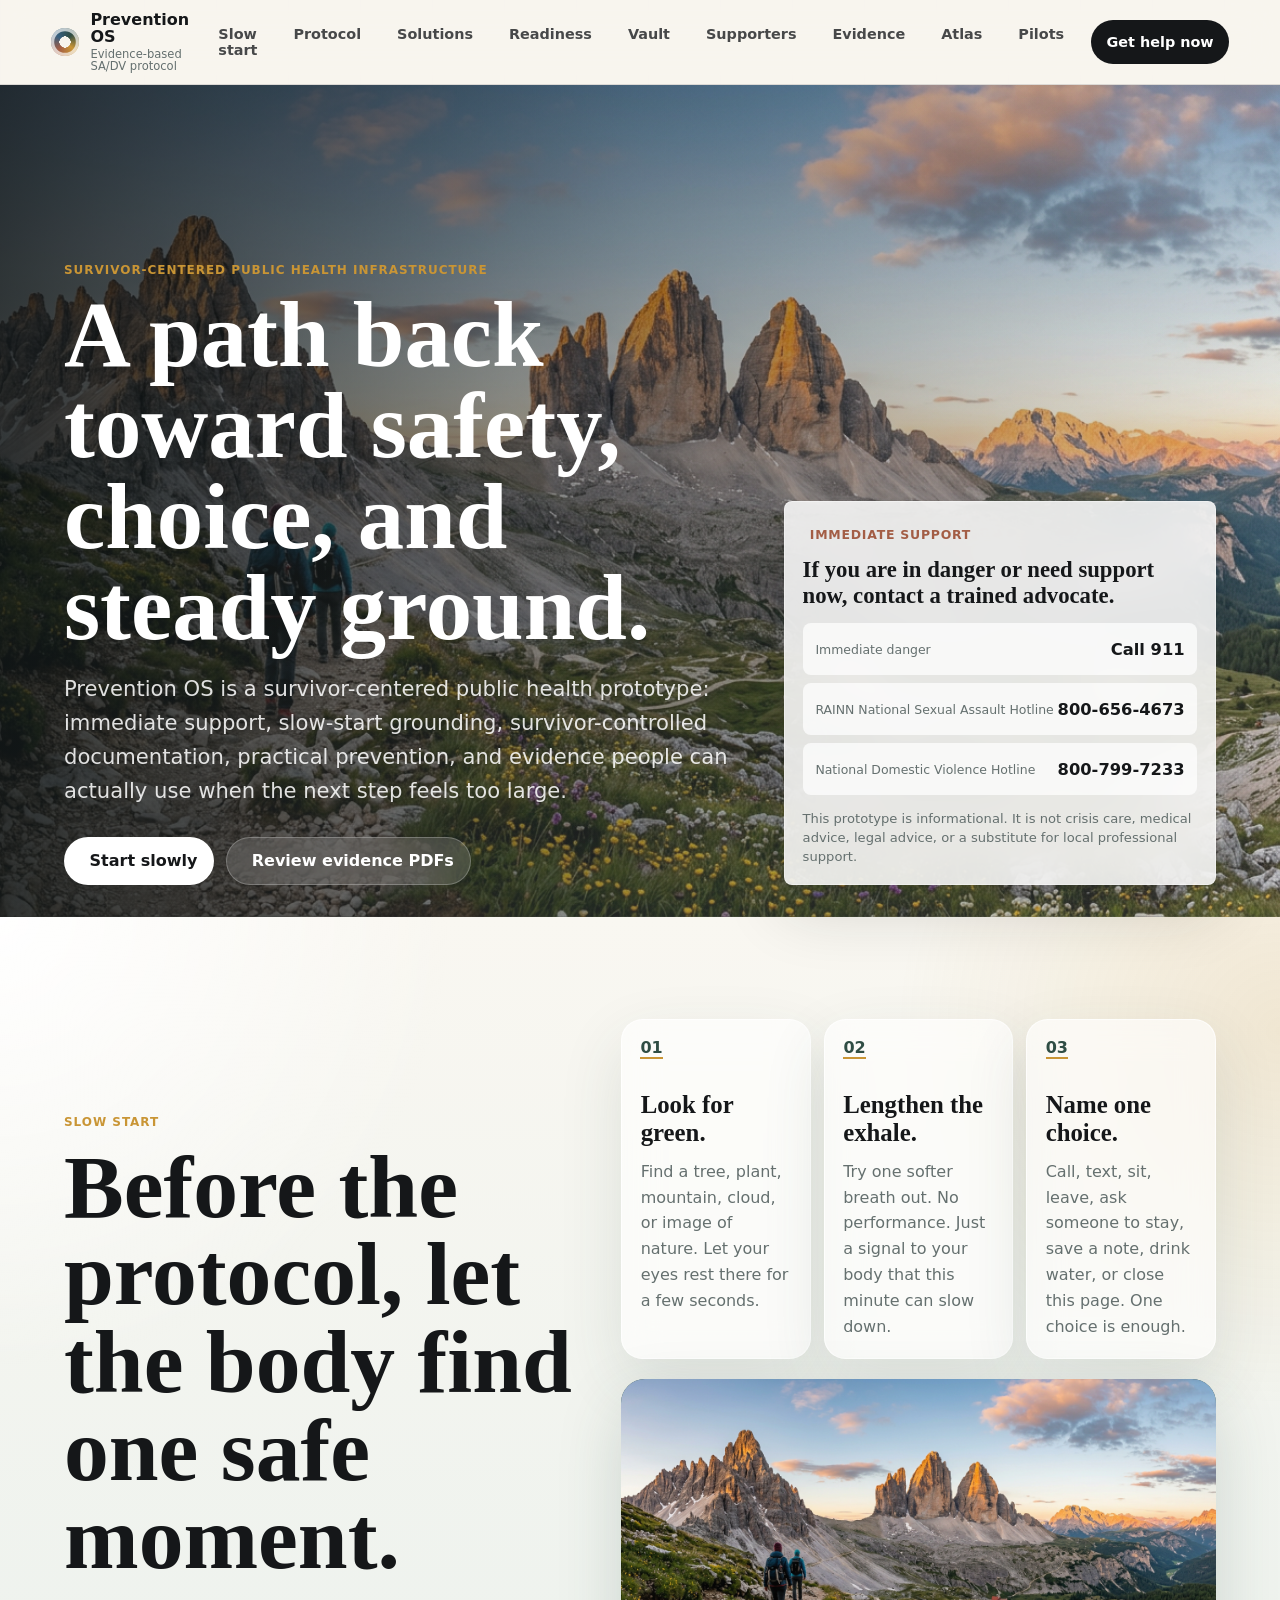
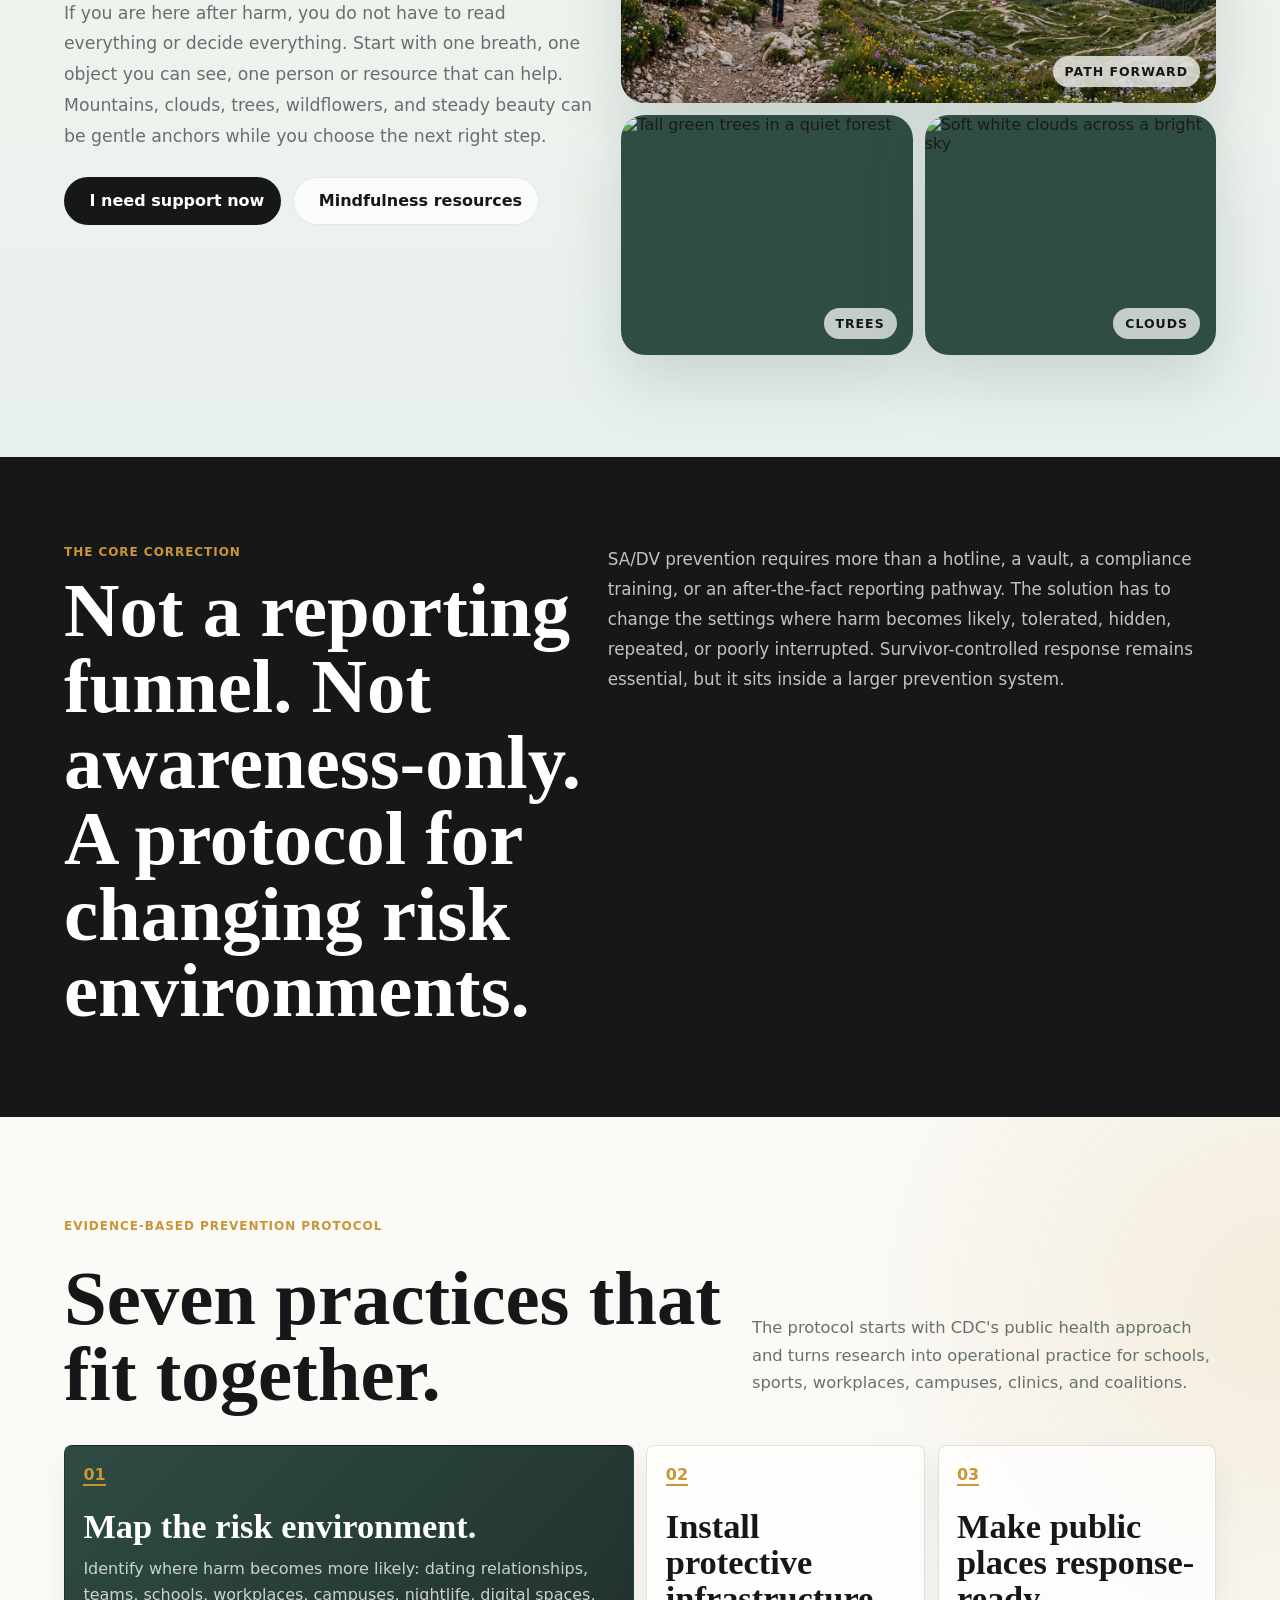
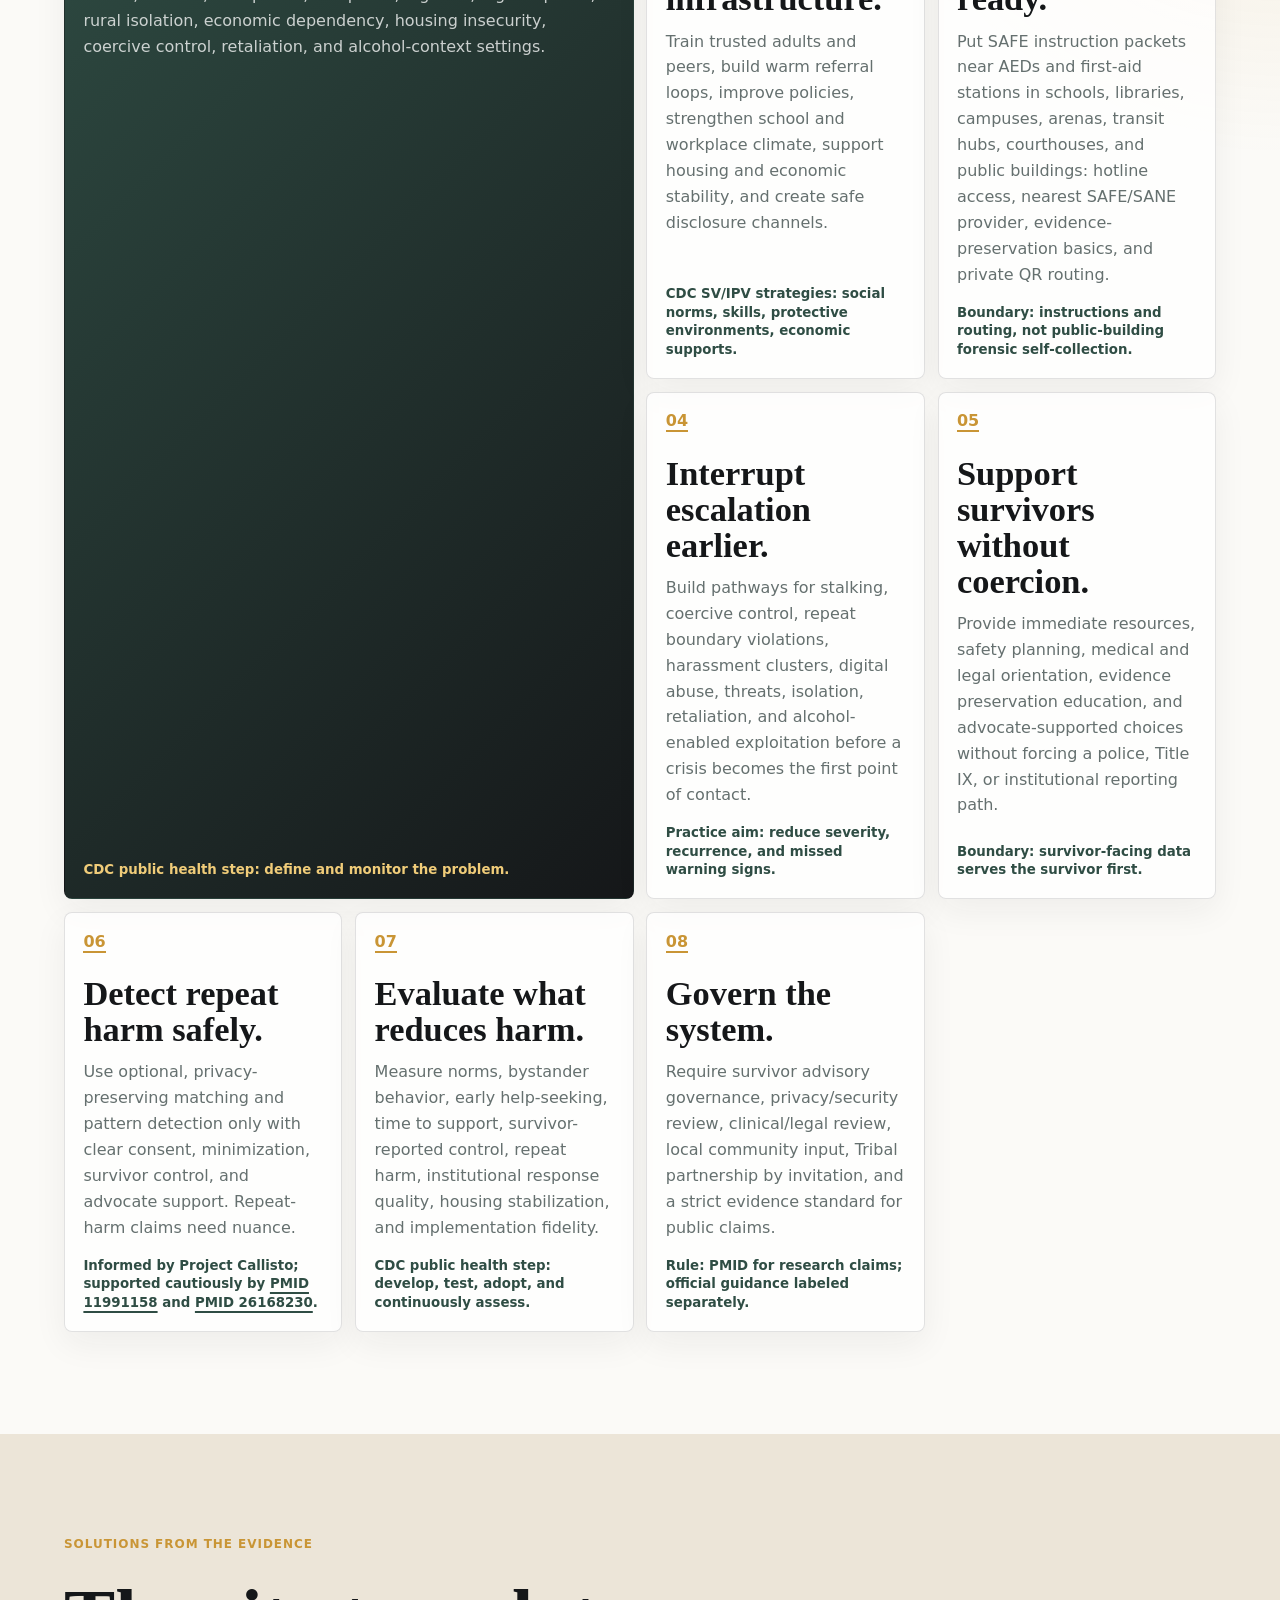
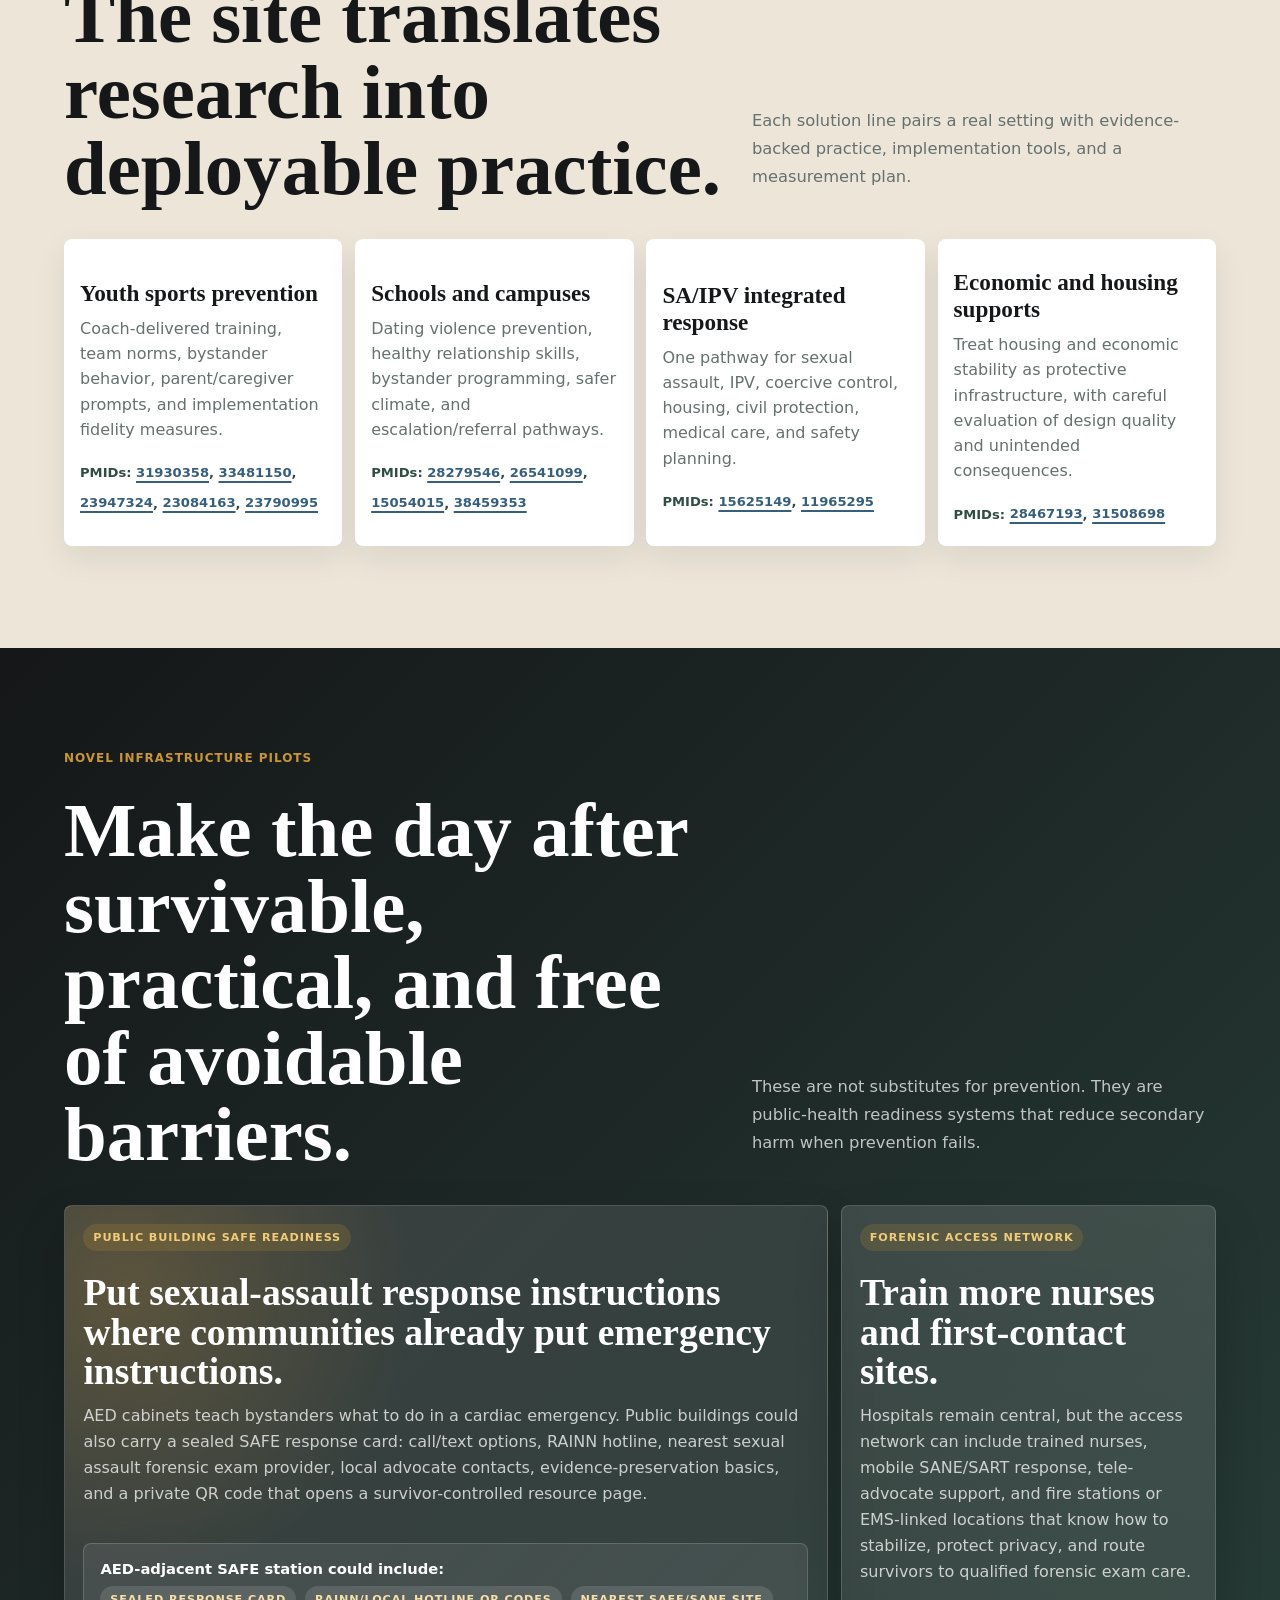
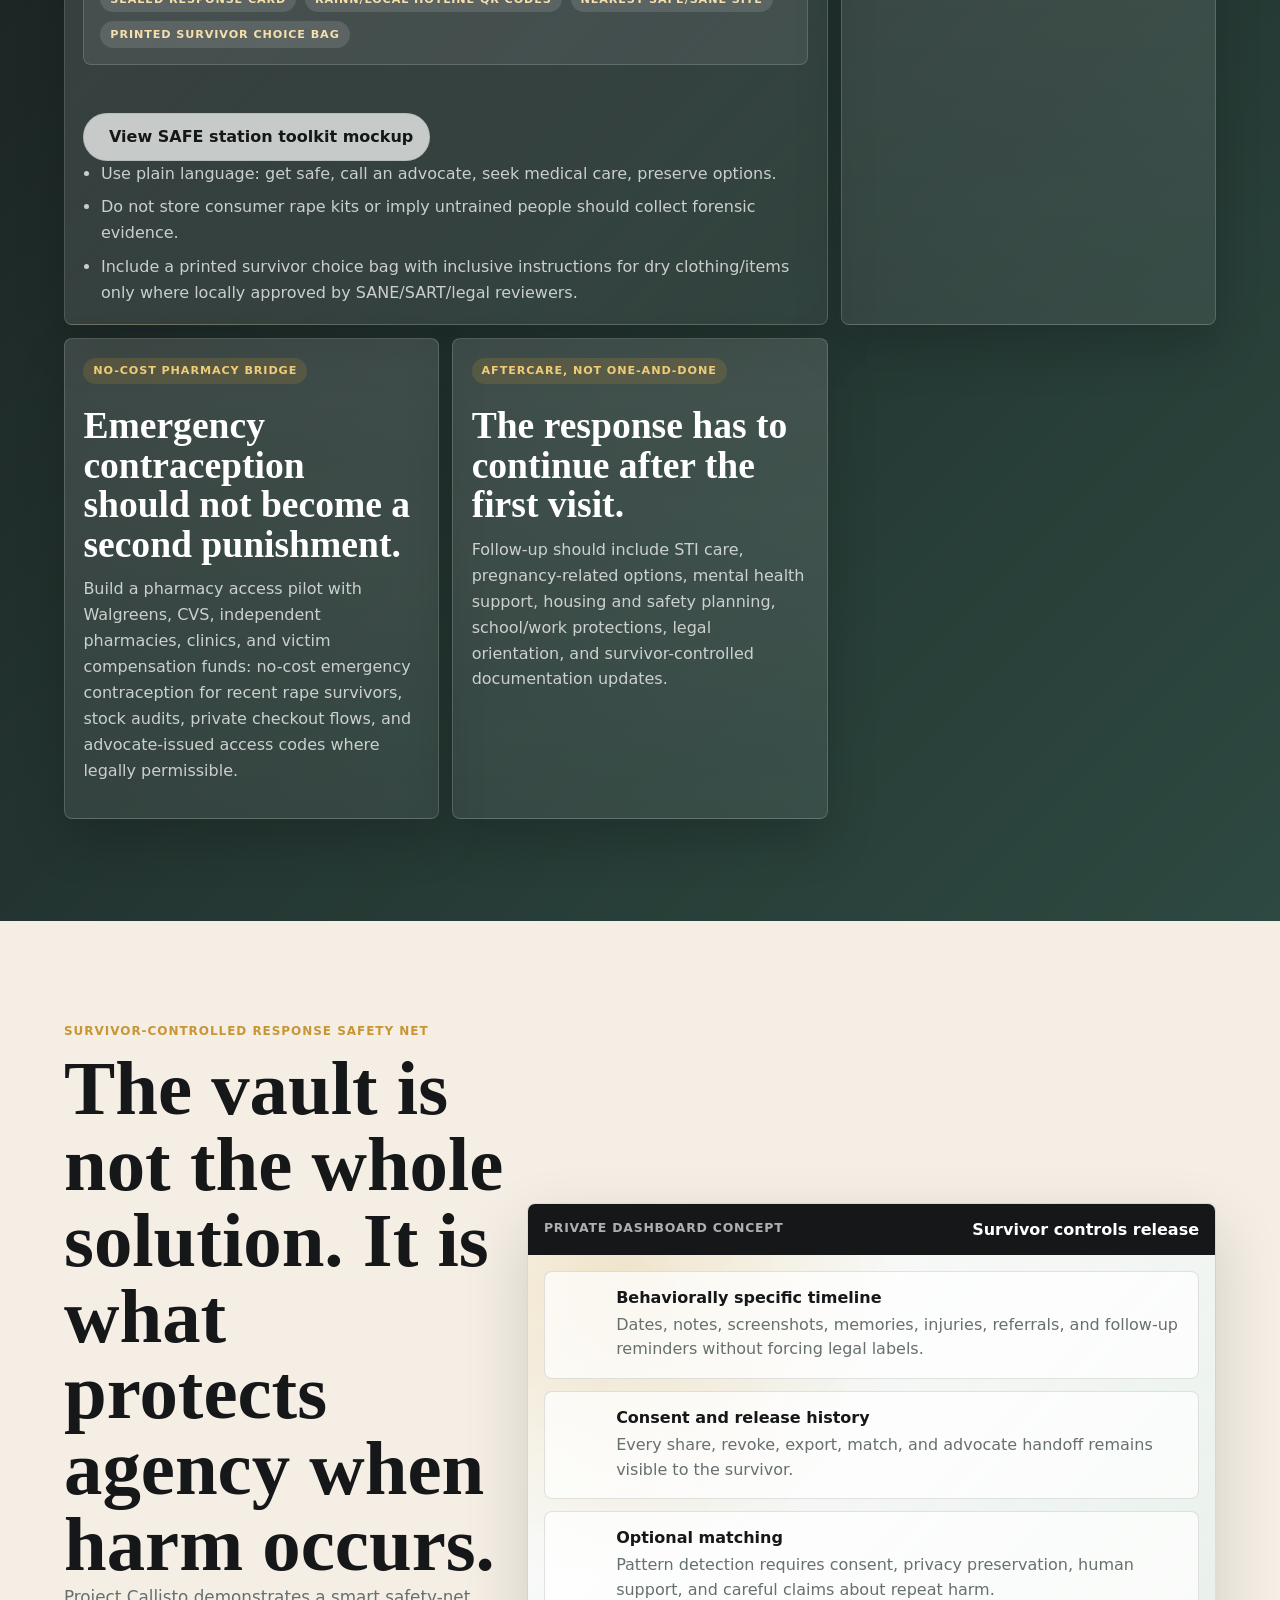
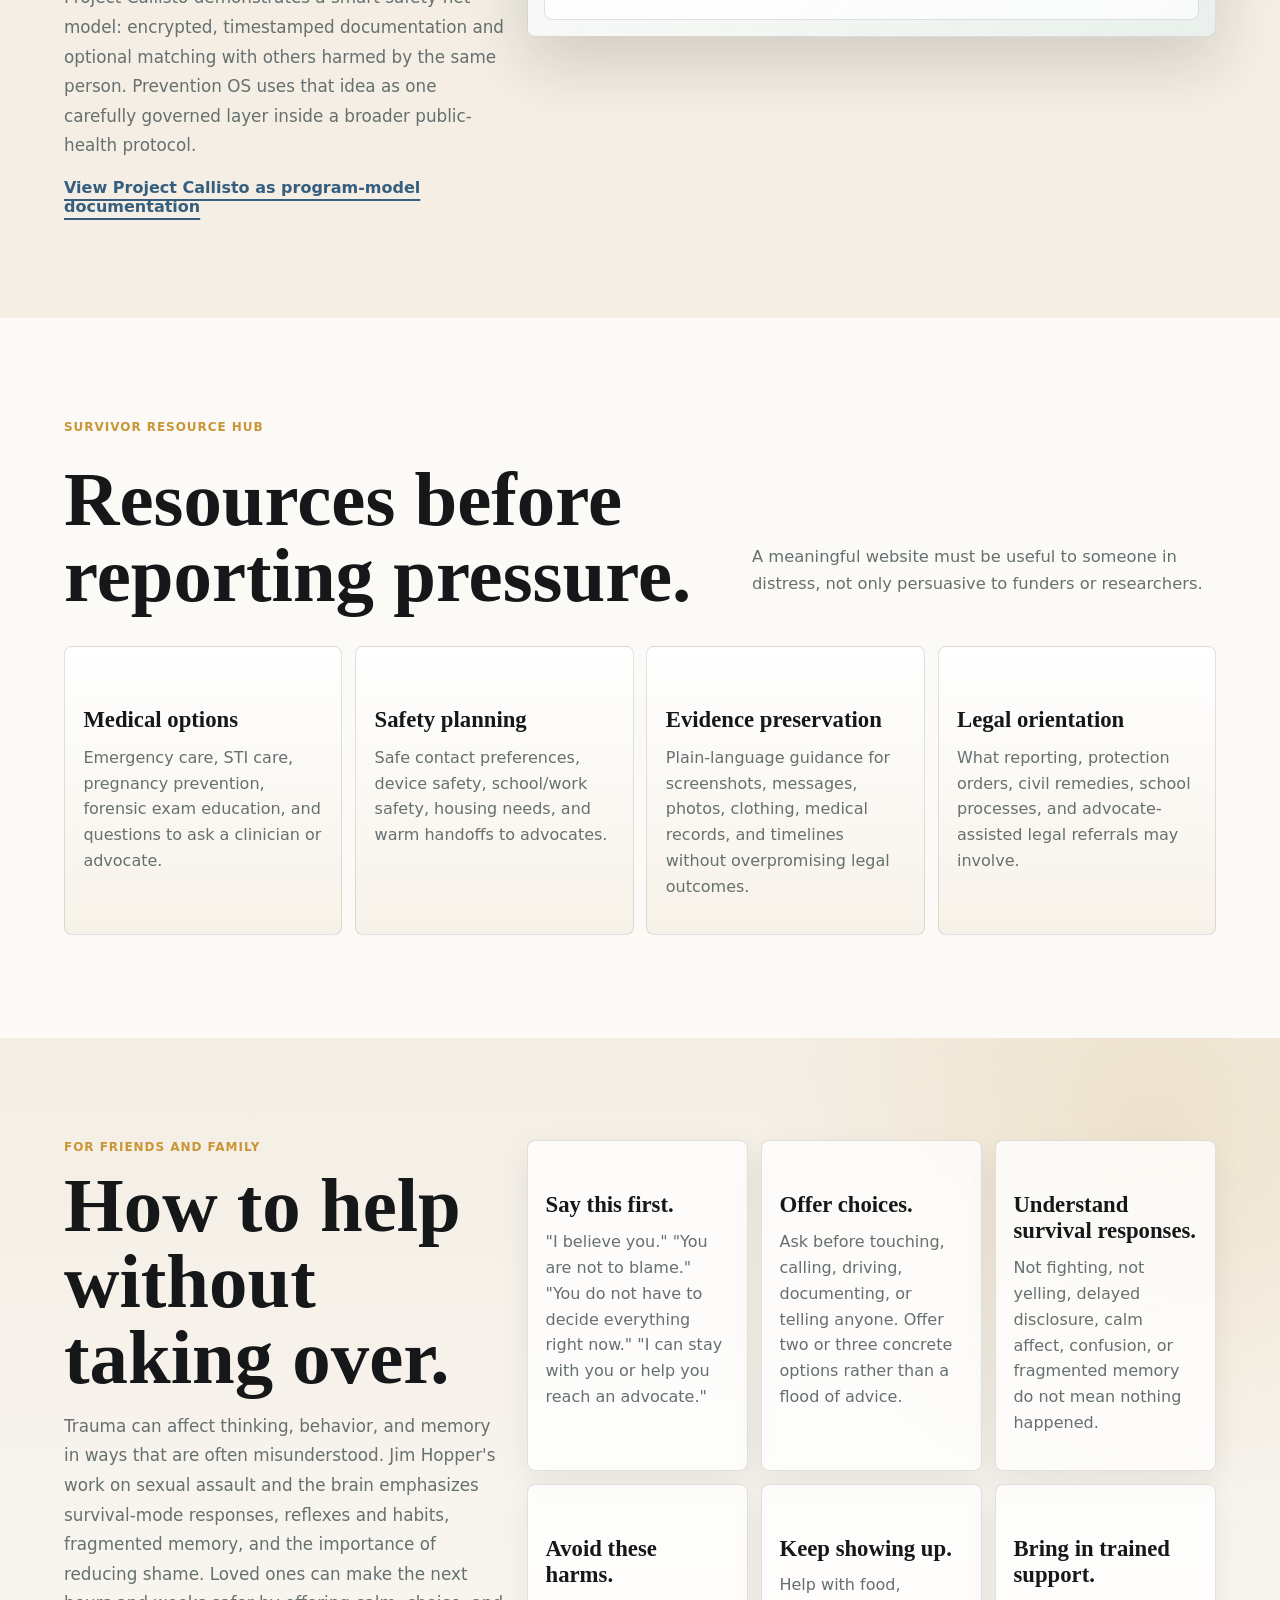
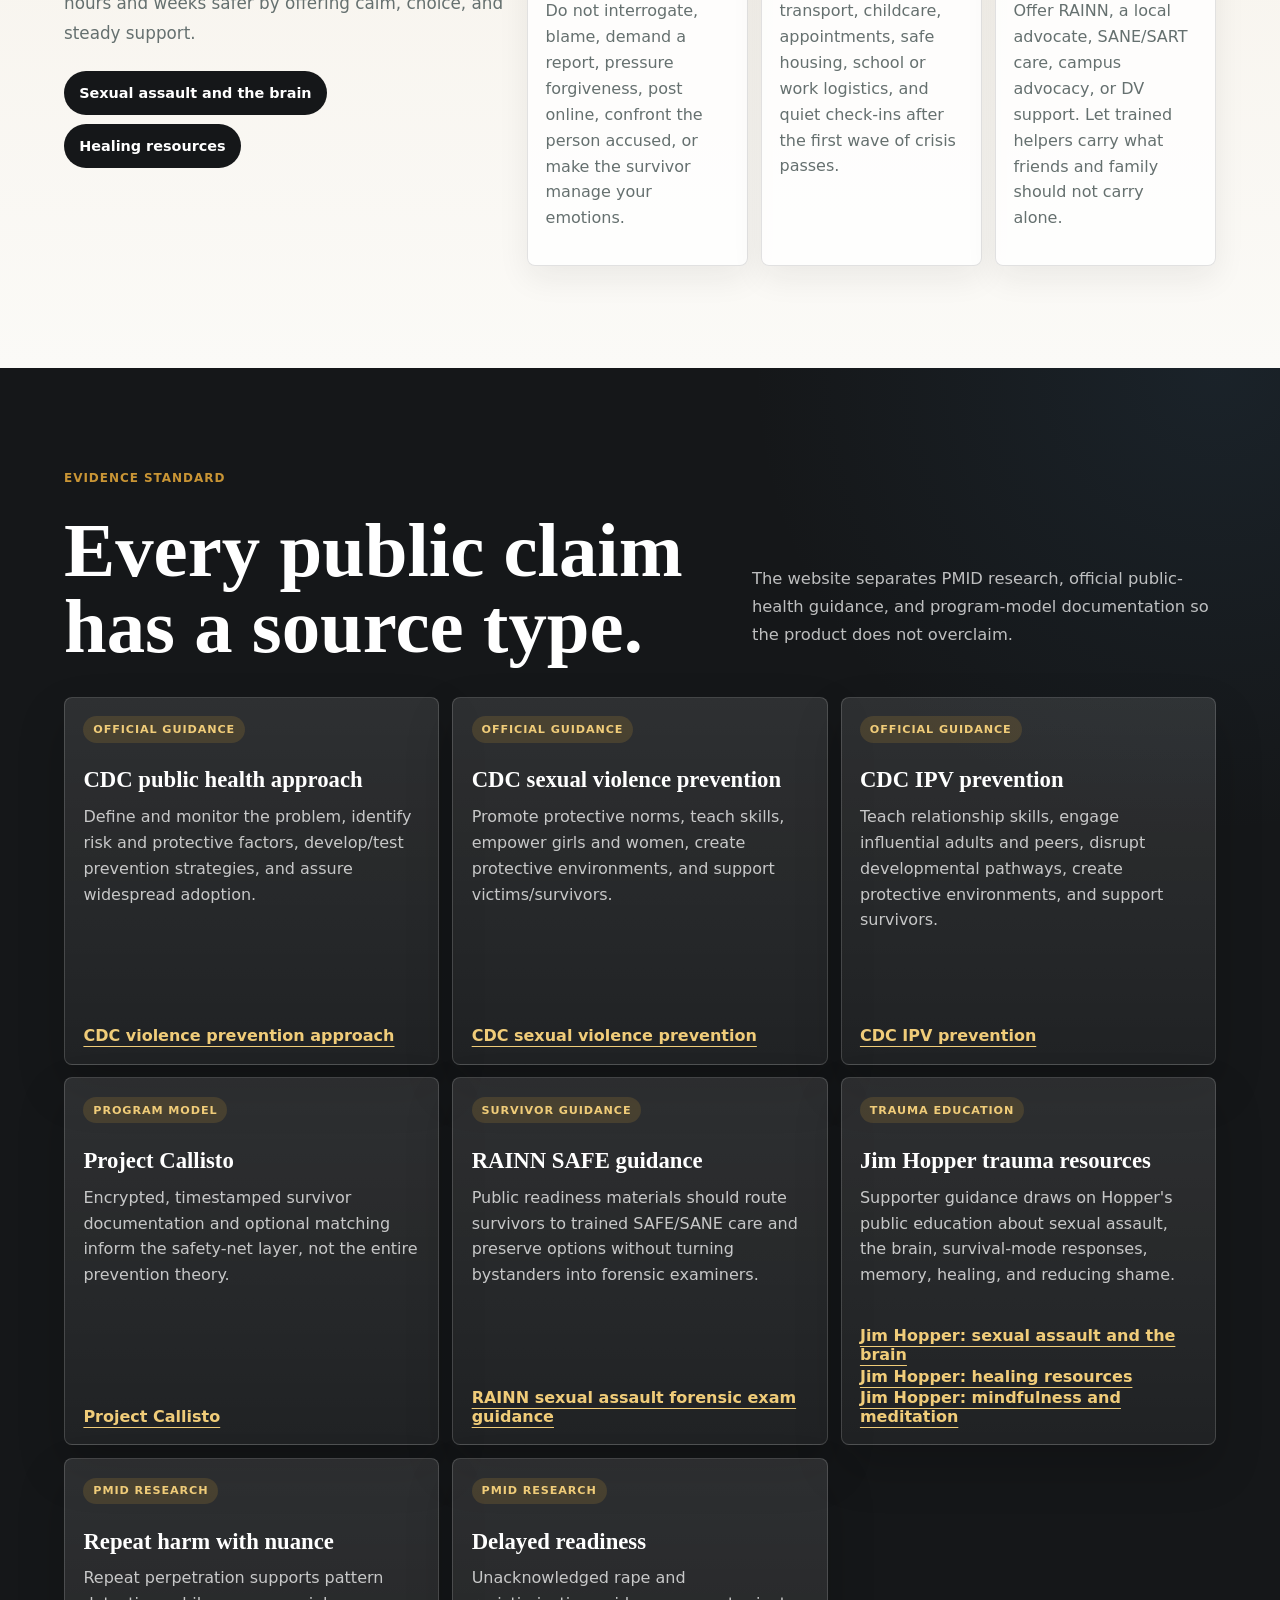
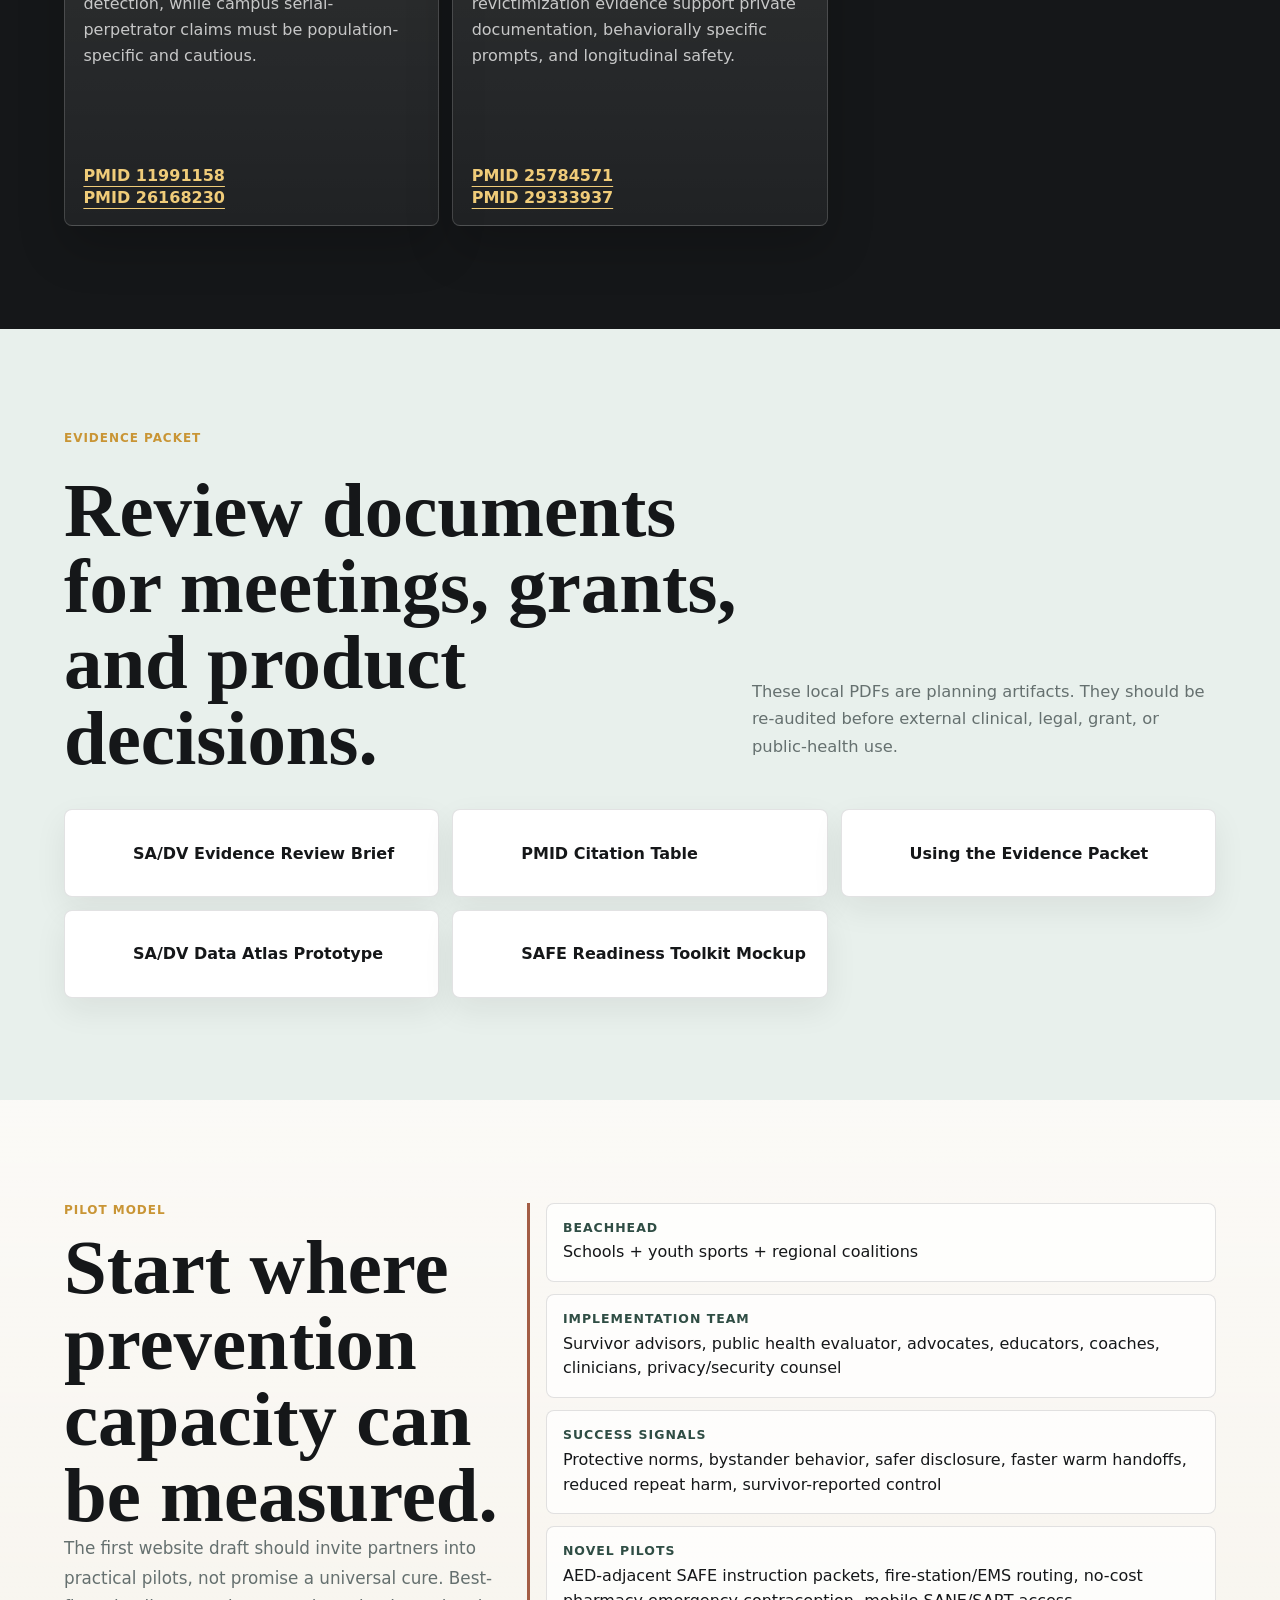
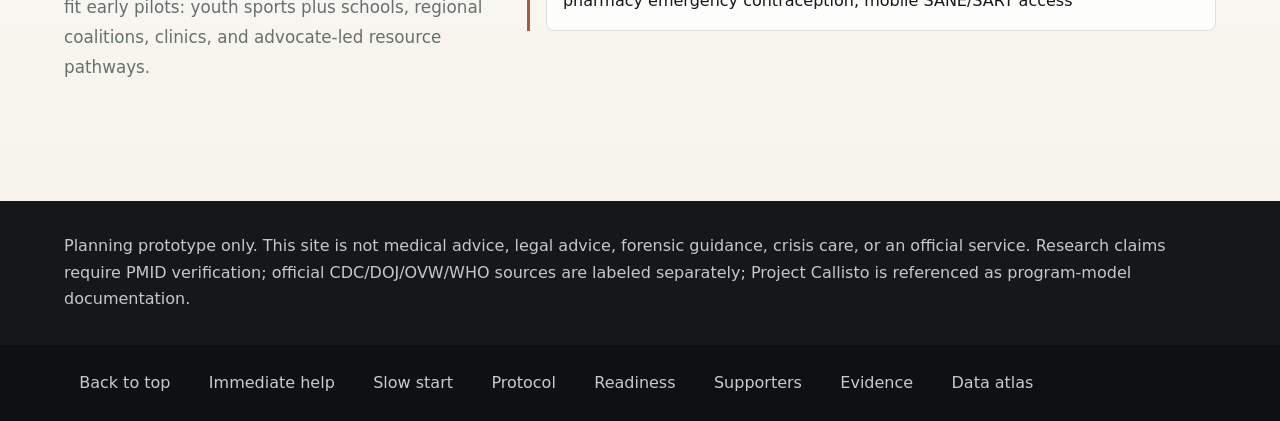
==== commit 95b6a115: "Print inclusive guidance on SAFE readiness bag" ====
--- a/index.html
+++ b/index.html
@@ -351,7 +351,7 @@
               <span>Sealed response card</span>
               <span>RAINN/local hotline QR codes</span>
               <span>Nearest SAFE/SANE site</span>
-              <span>Clean paper bag for clothing/items</span>
+              <span>Printed survivor choice bag</span>
             </div>
             <div class="hero-actions readiness-actions">
               <a class="button secondary light" href="./safe-toolkit.html">
@@ -362,7 +362,7 @@
             <ul>
               <li>Use plain language: get safe, call an advocate, seek medical care, preserve options.</li>
               <li>Do not store consumer rape kits or imply untrained people should collect forensic evidence.</li>
-              <li>Include an unused paper bag and paper-bag guidance for clothing/items only where locally approved by SANE/SART/legal reviewers.</li>
+              <li>Include a printed survivor choice bag with inclusive instructions for dry clothing/items only where locally approved by SANE/SART/legal reviewers.</li>
             </ul>
           </article>
 
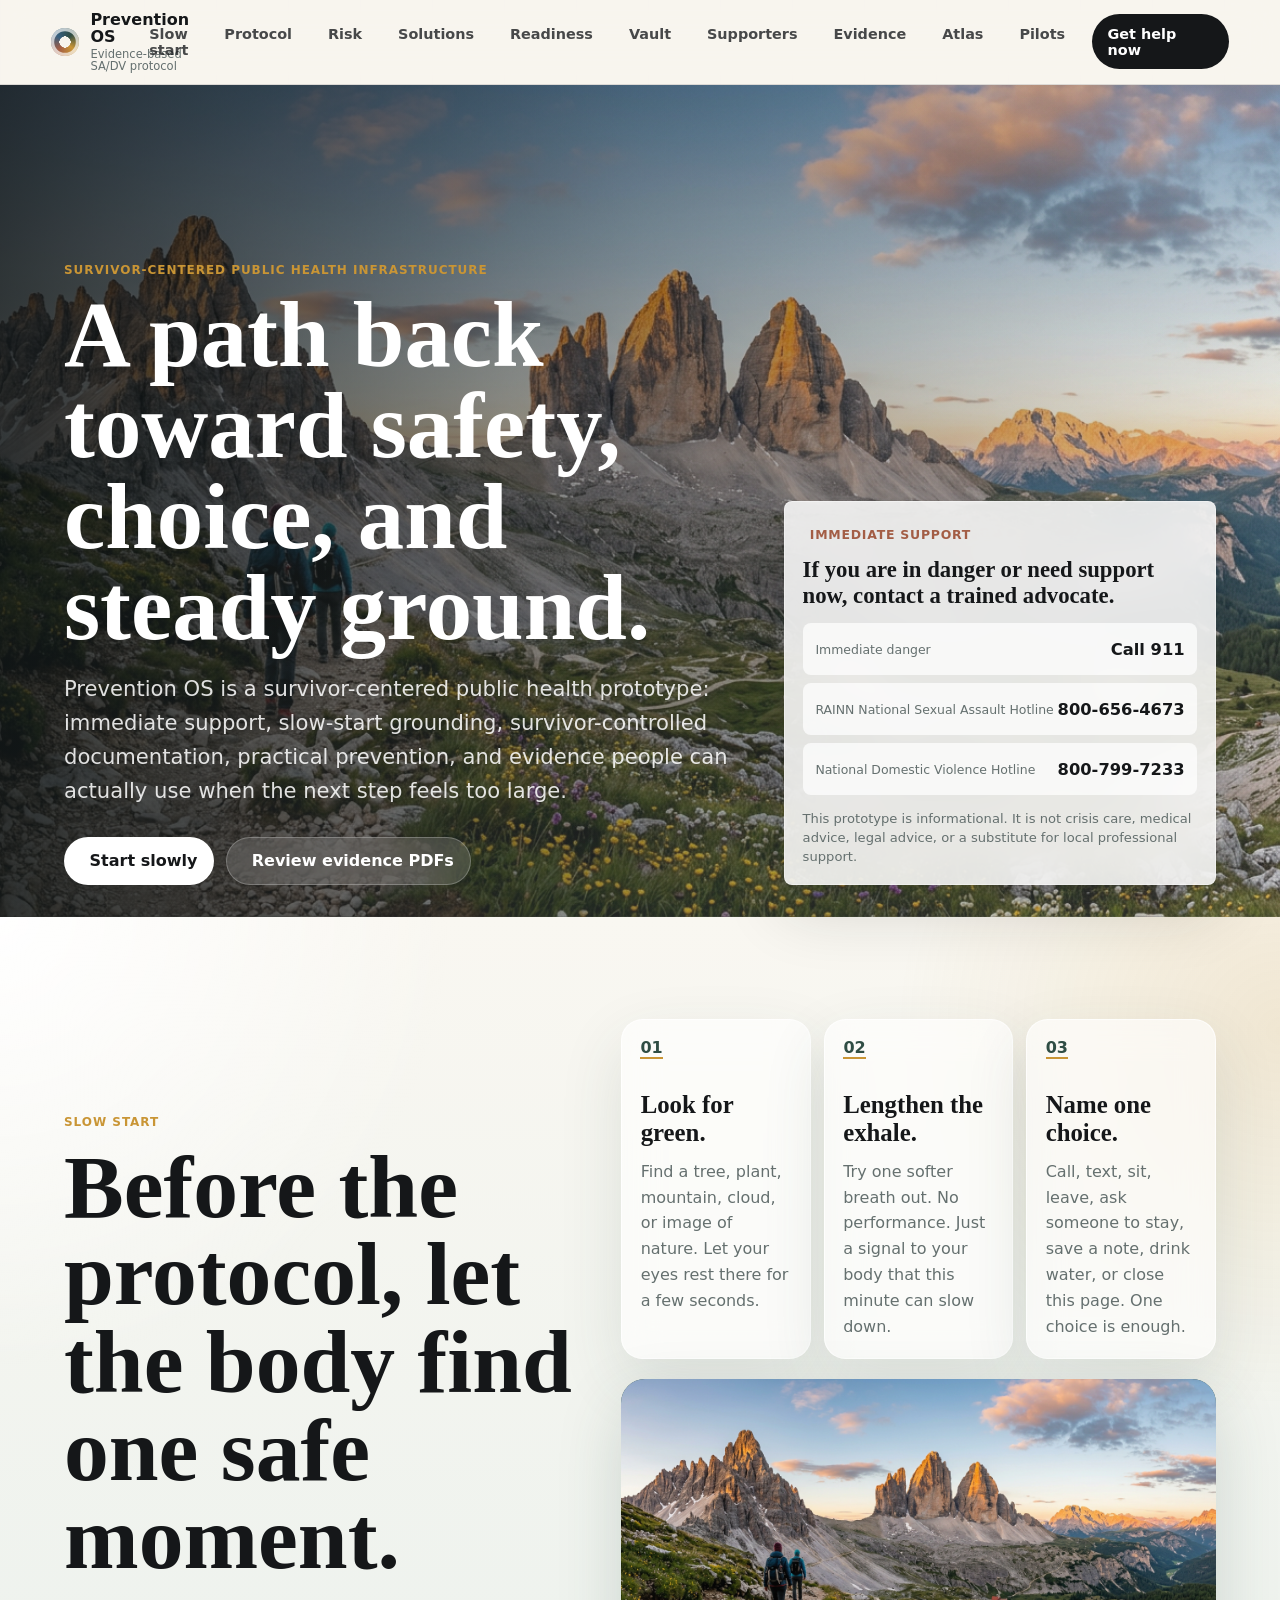
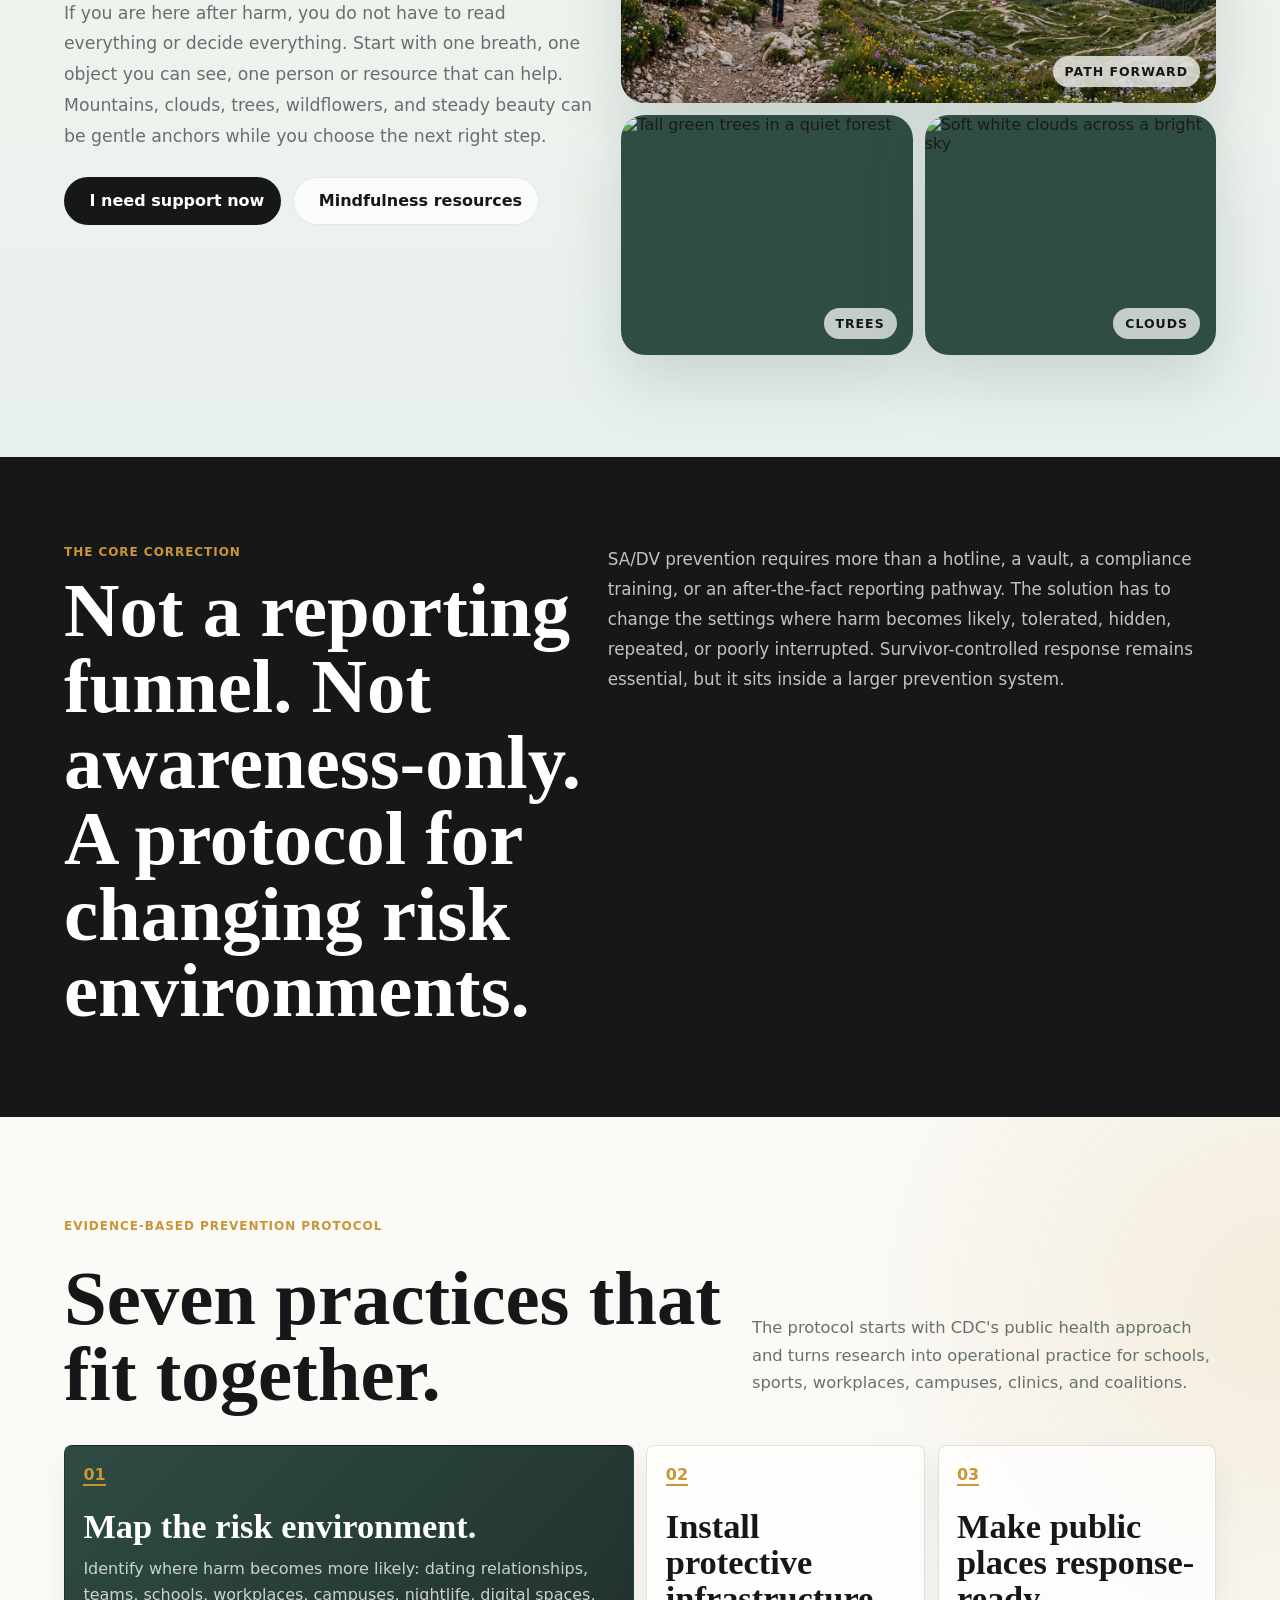
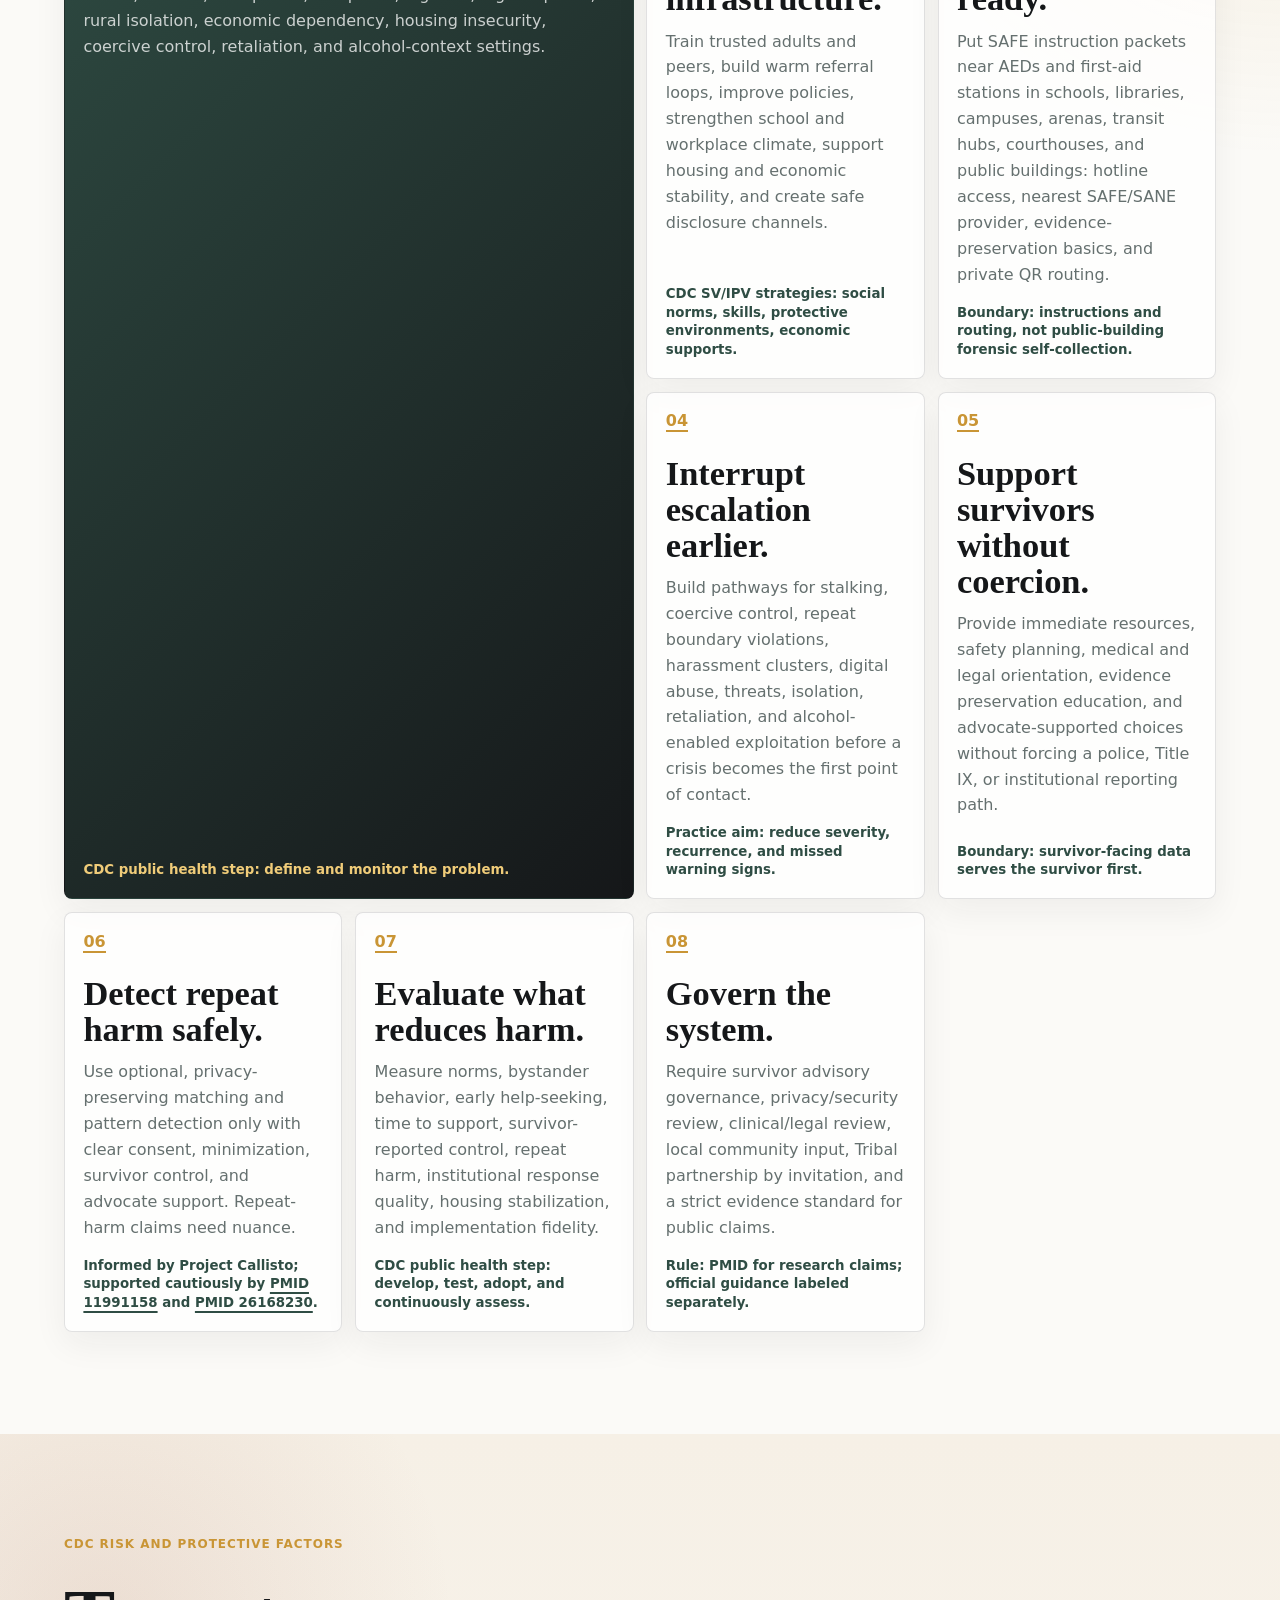
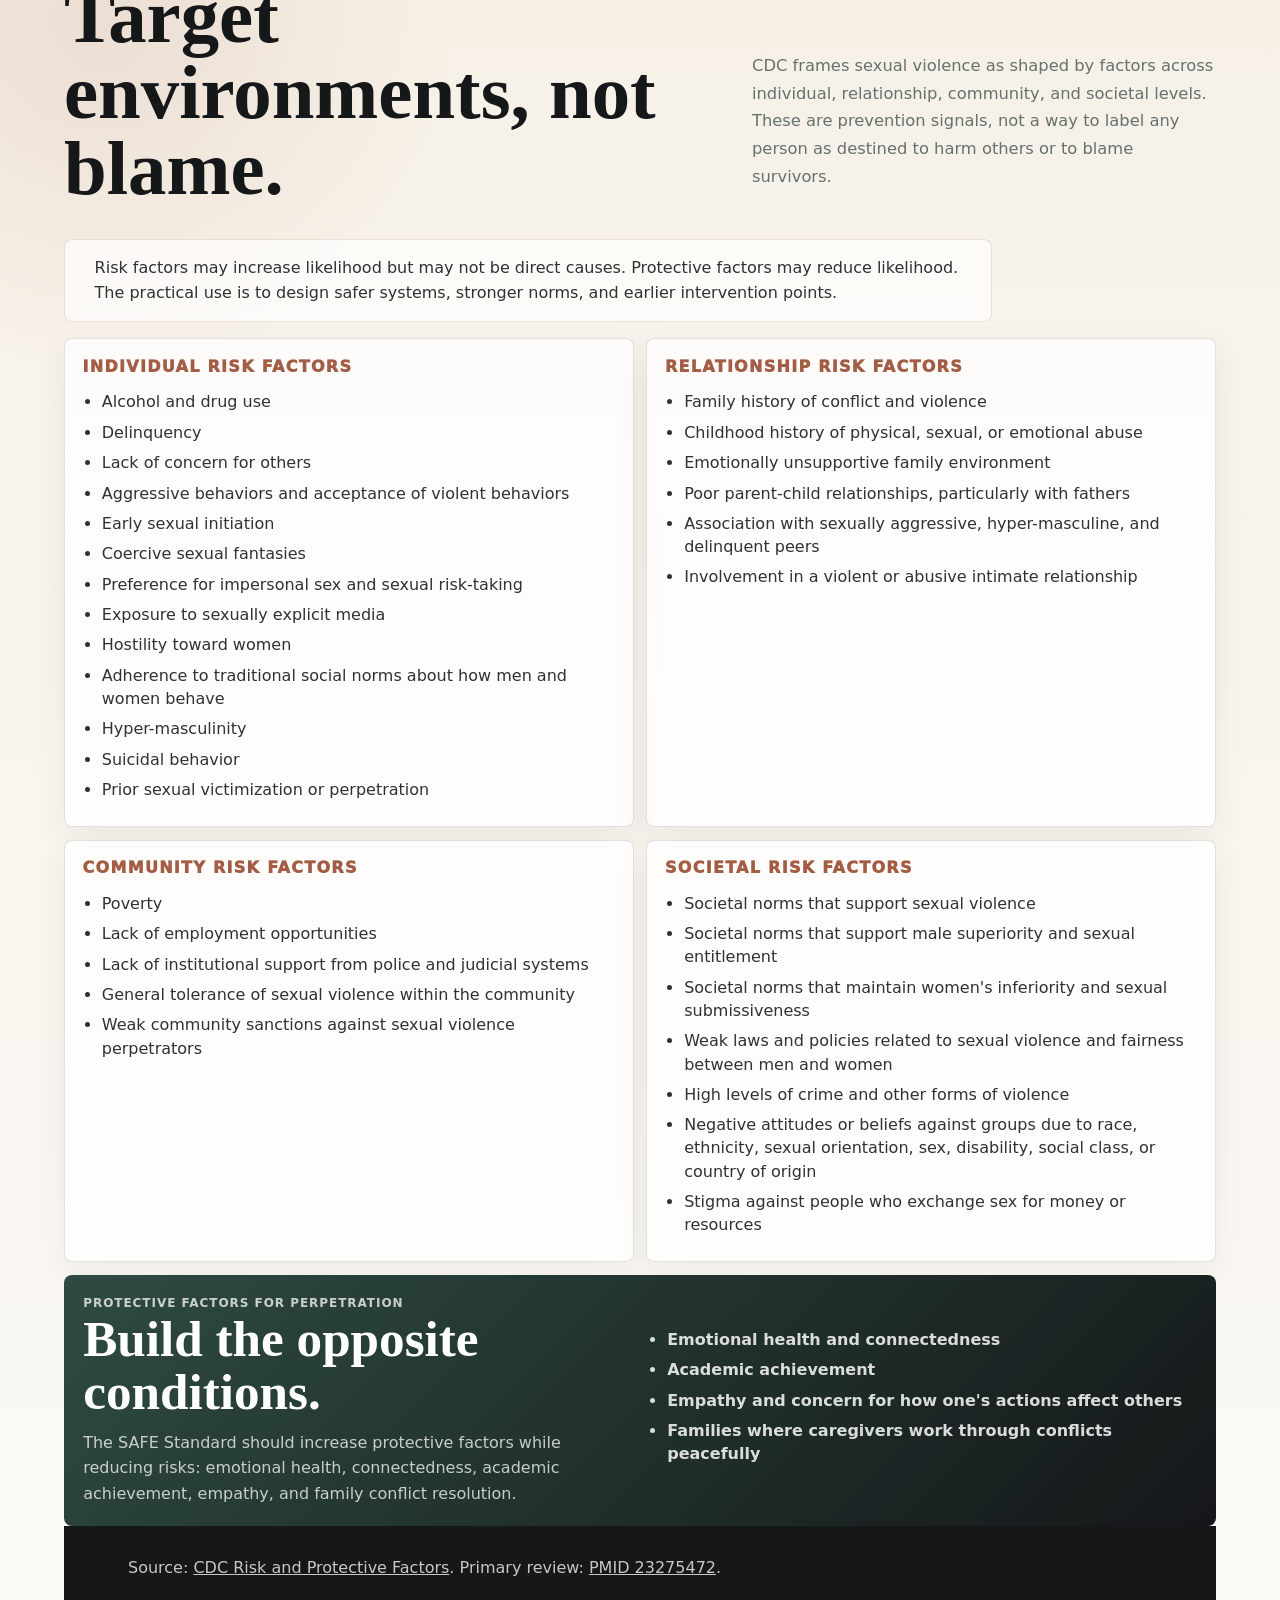
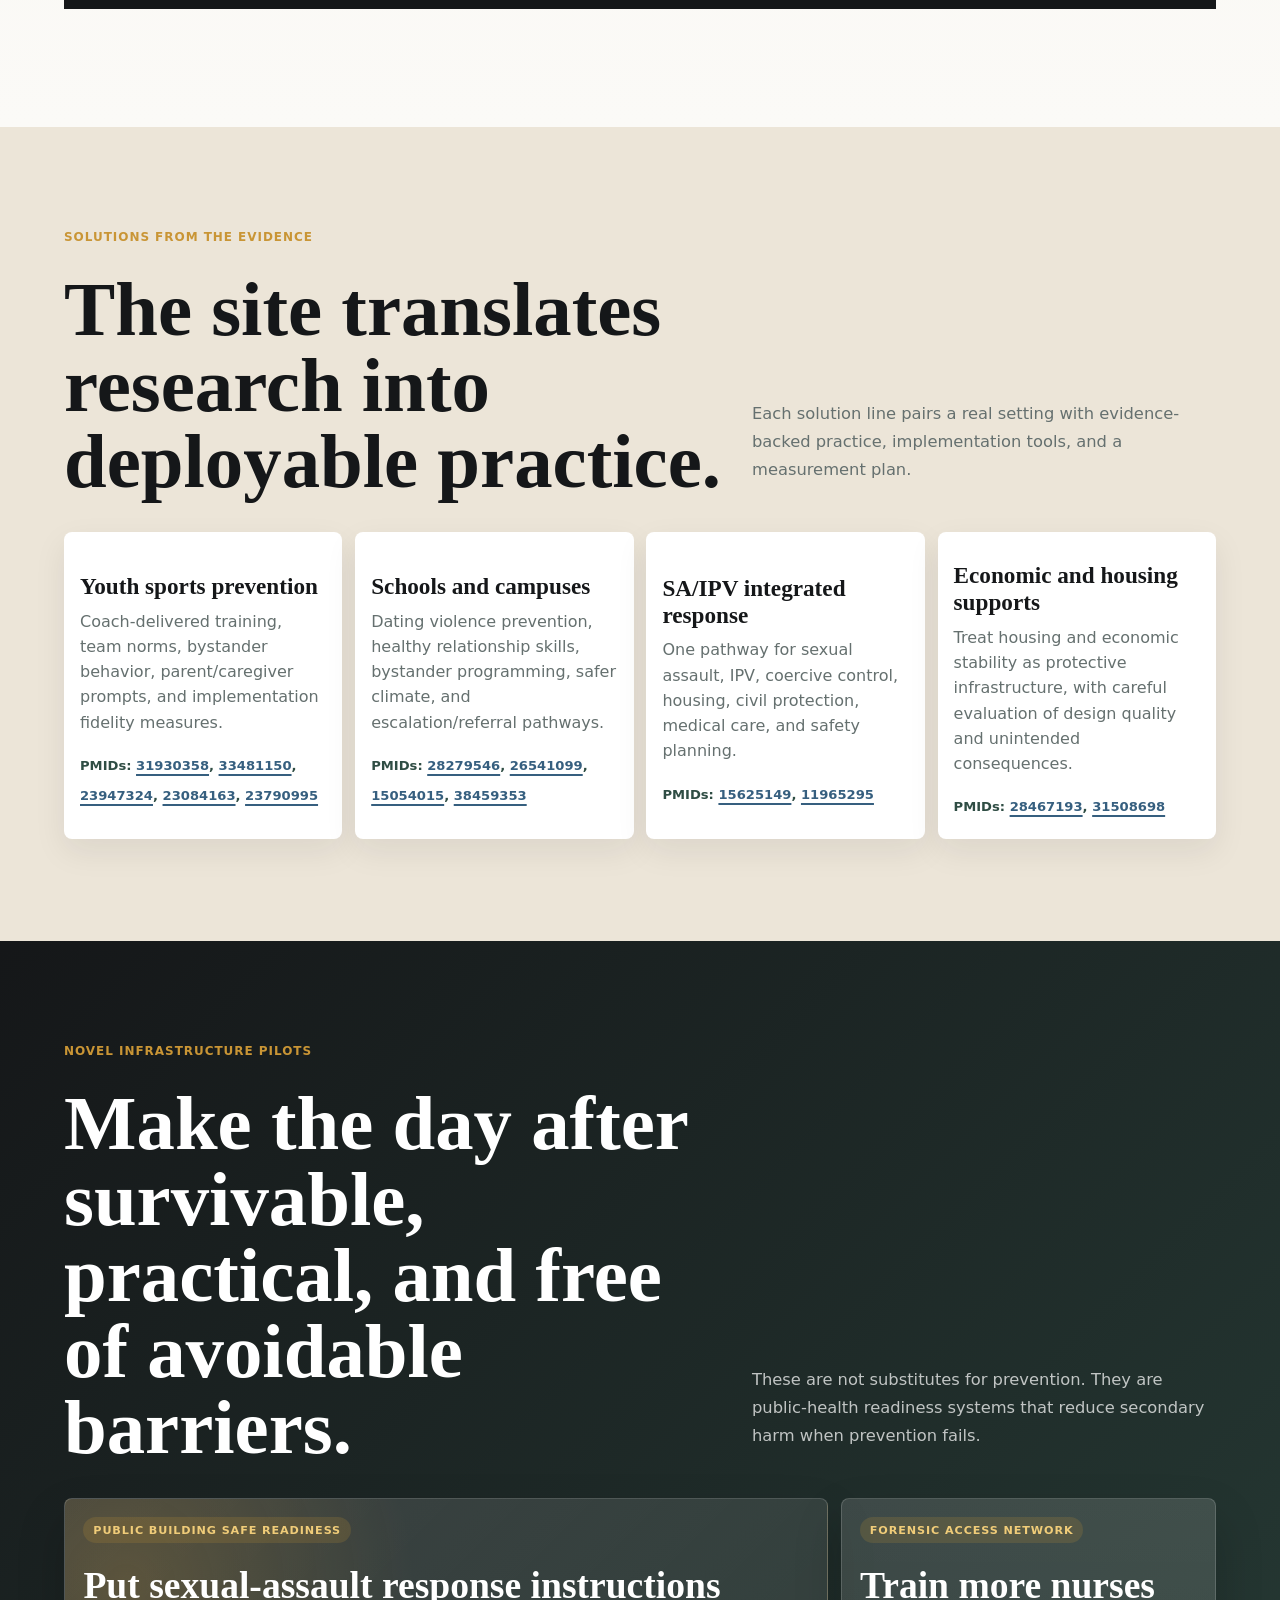
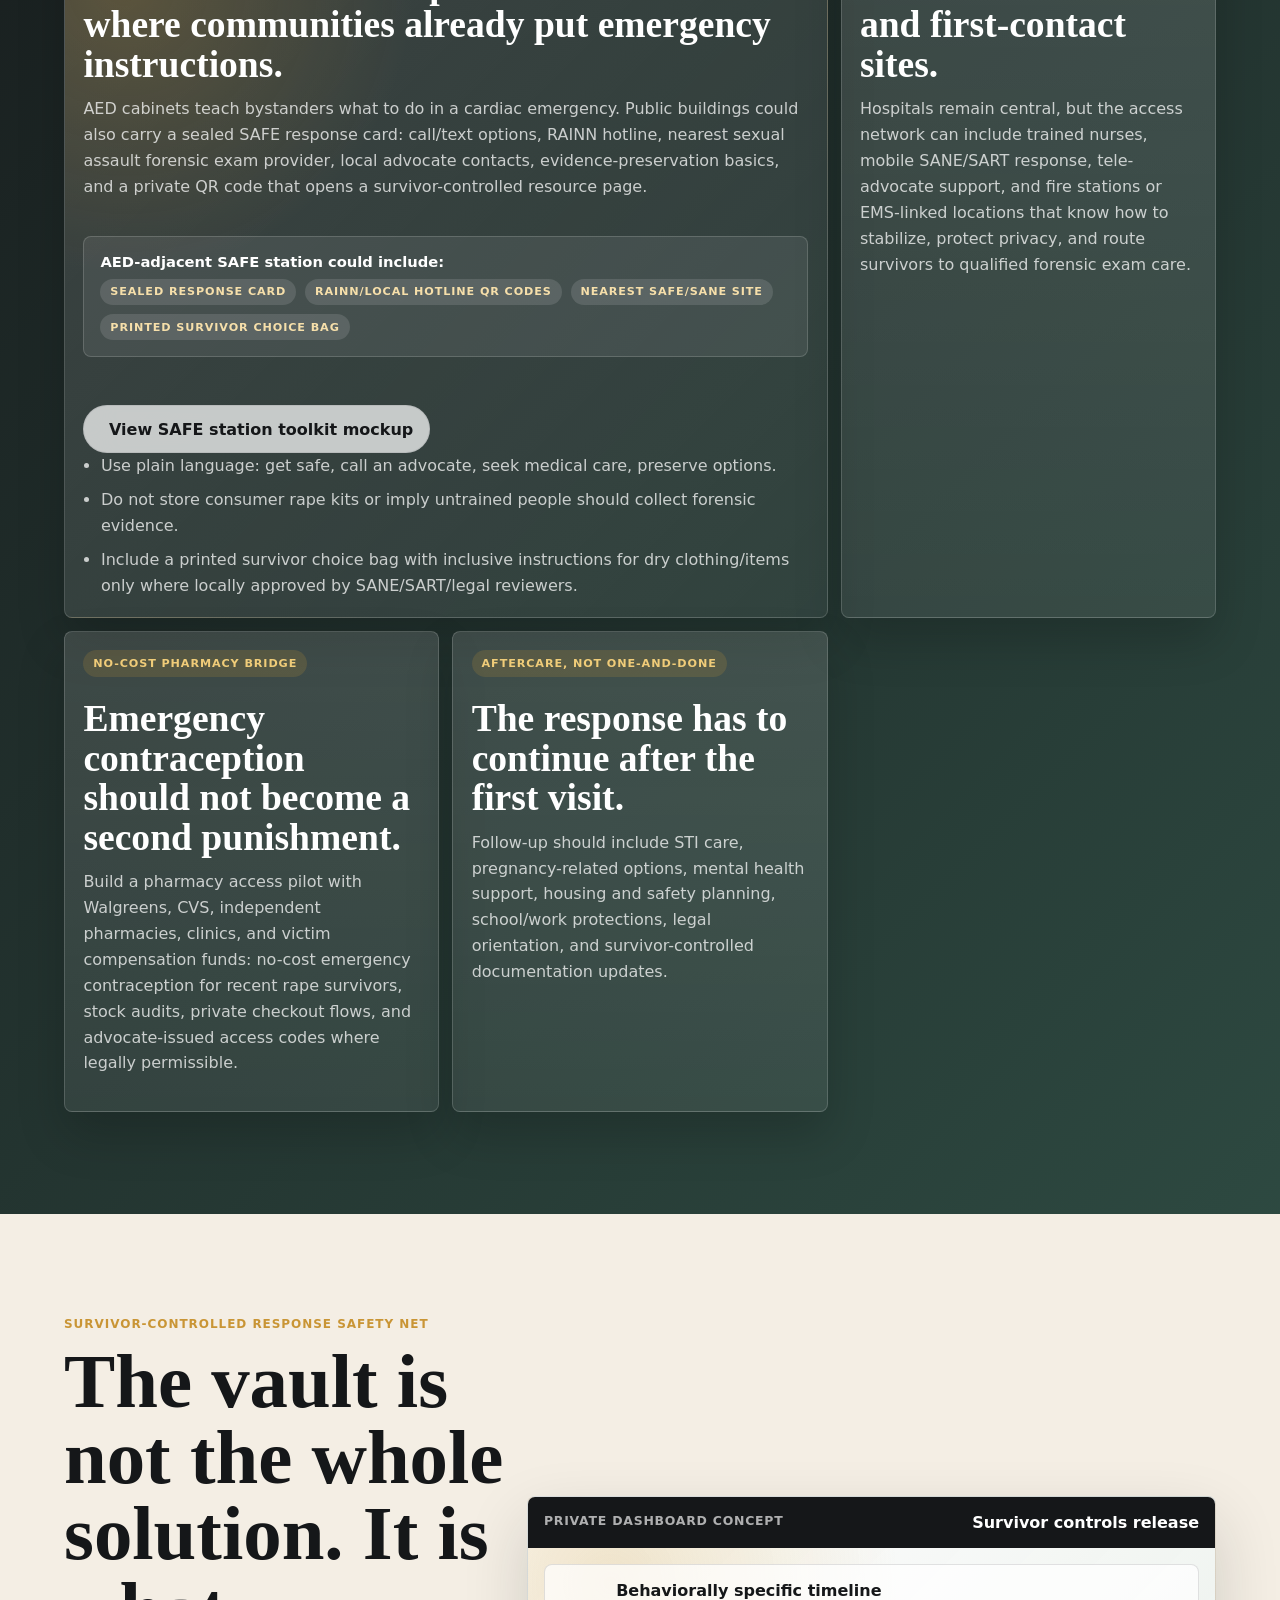
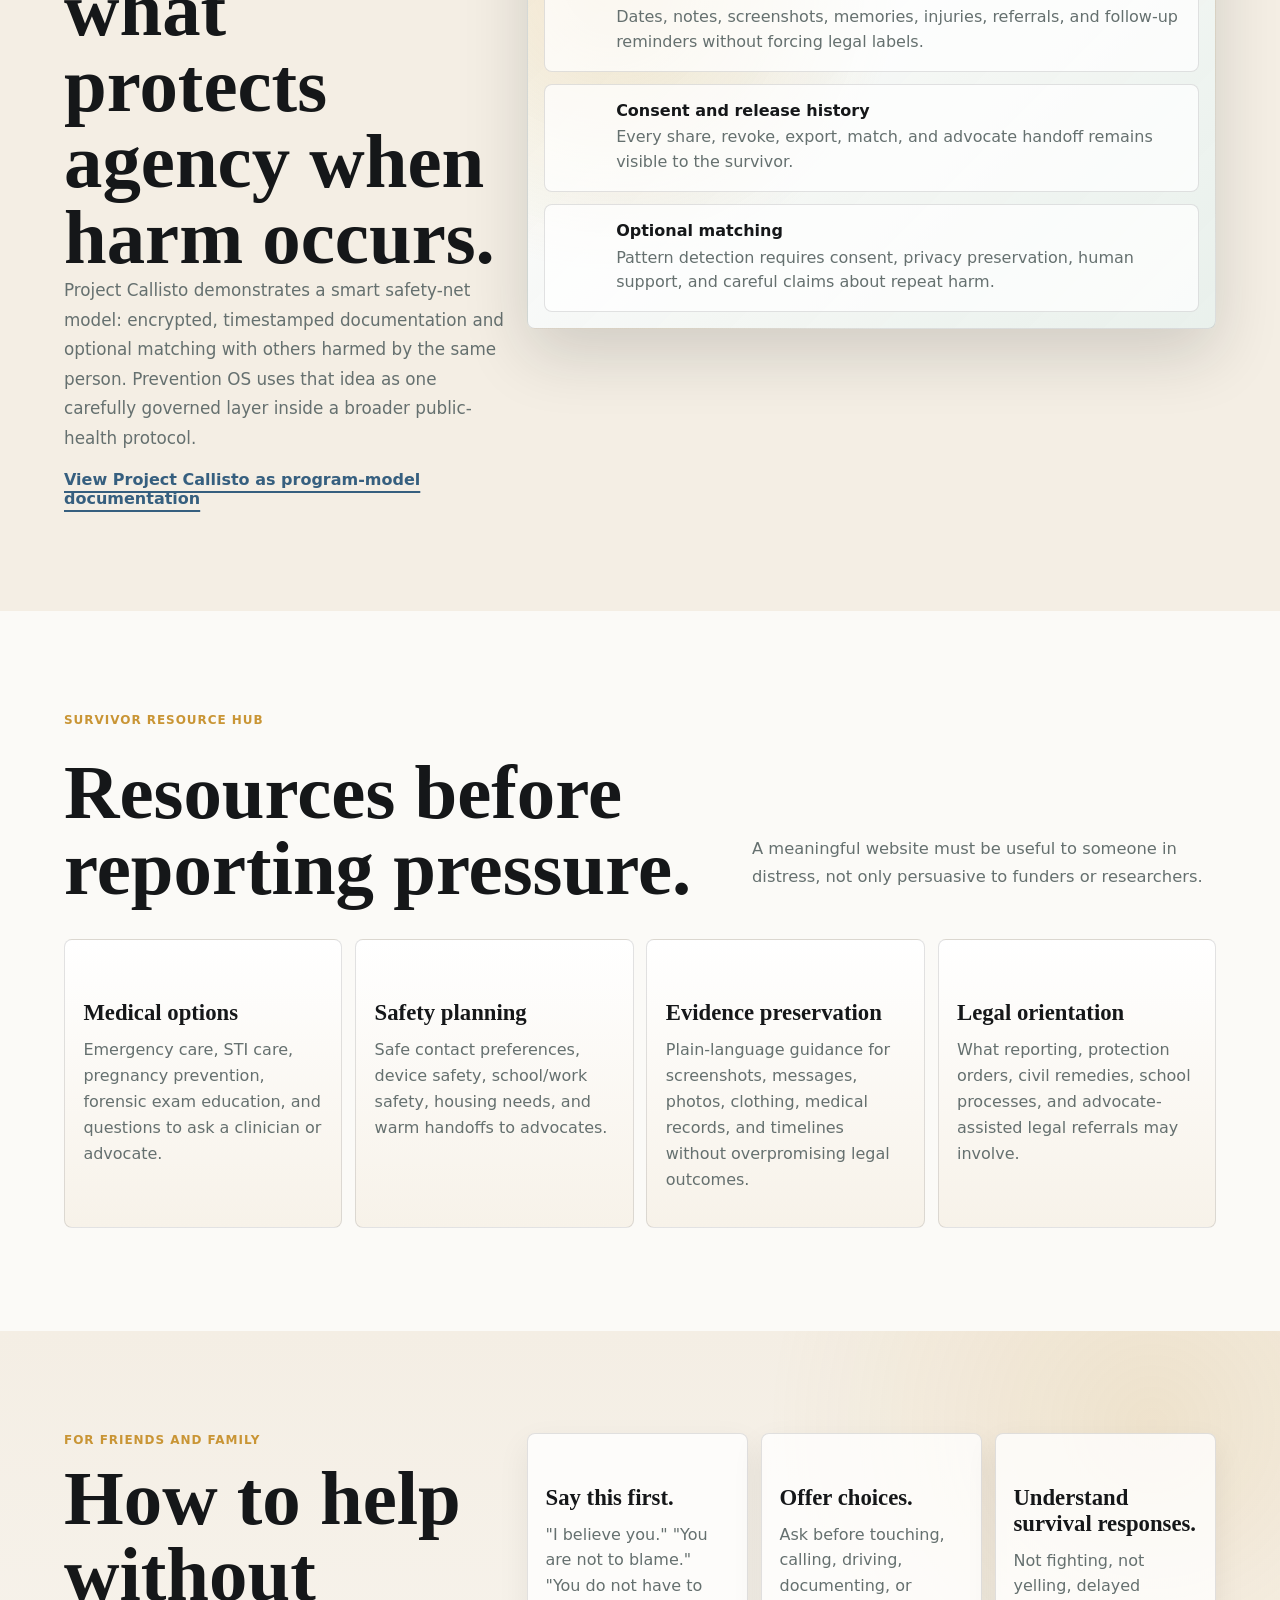
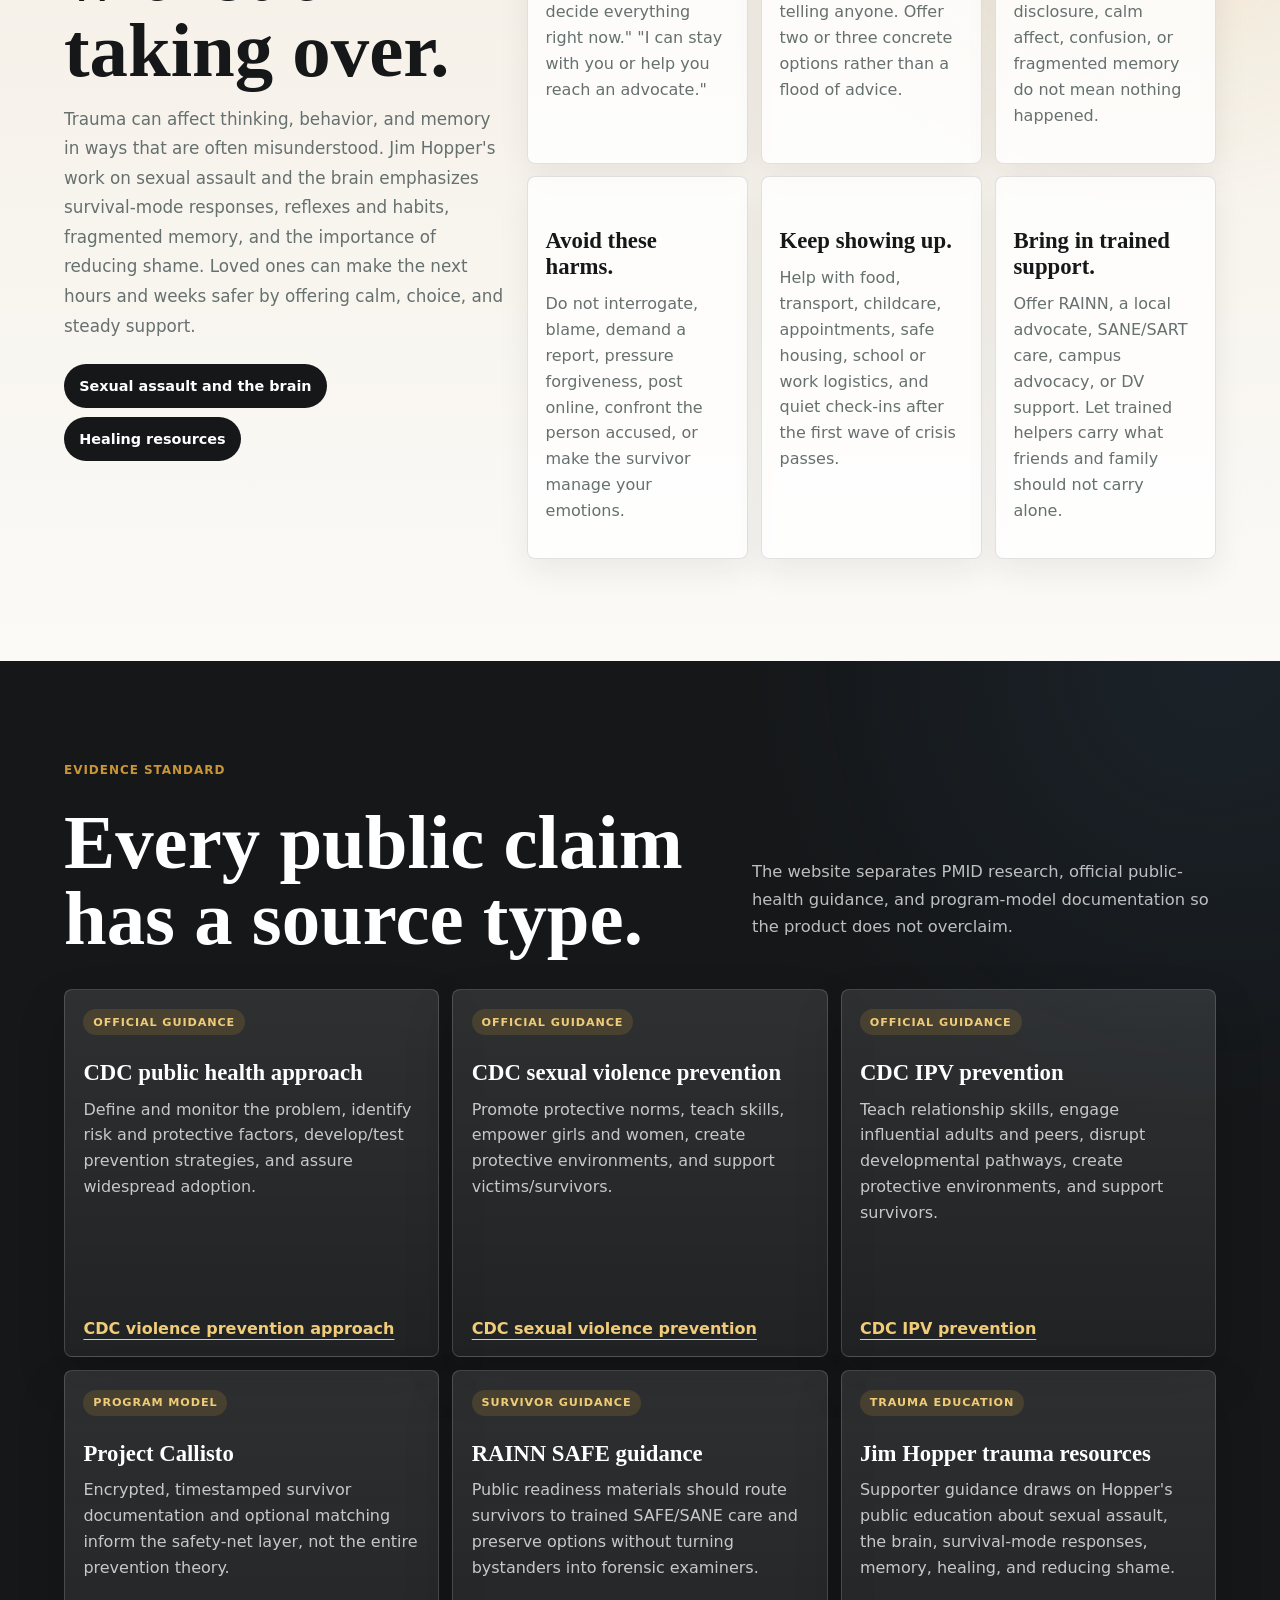
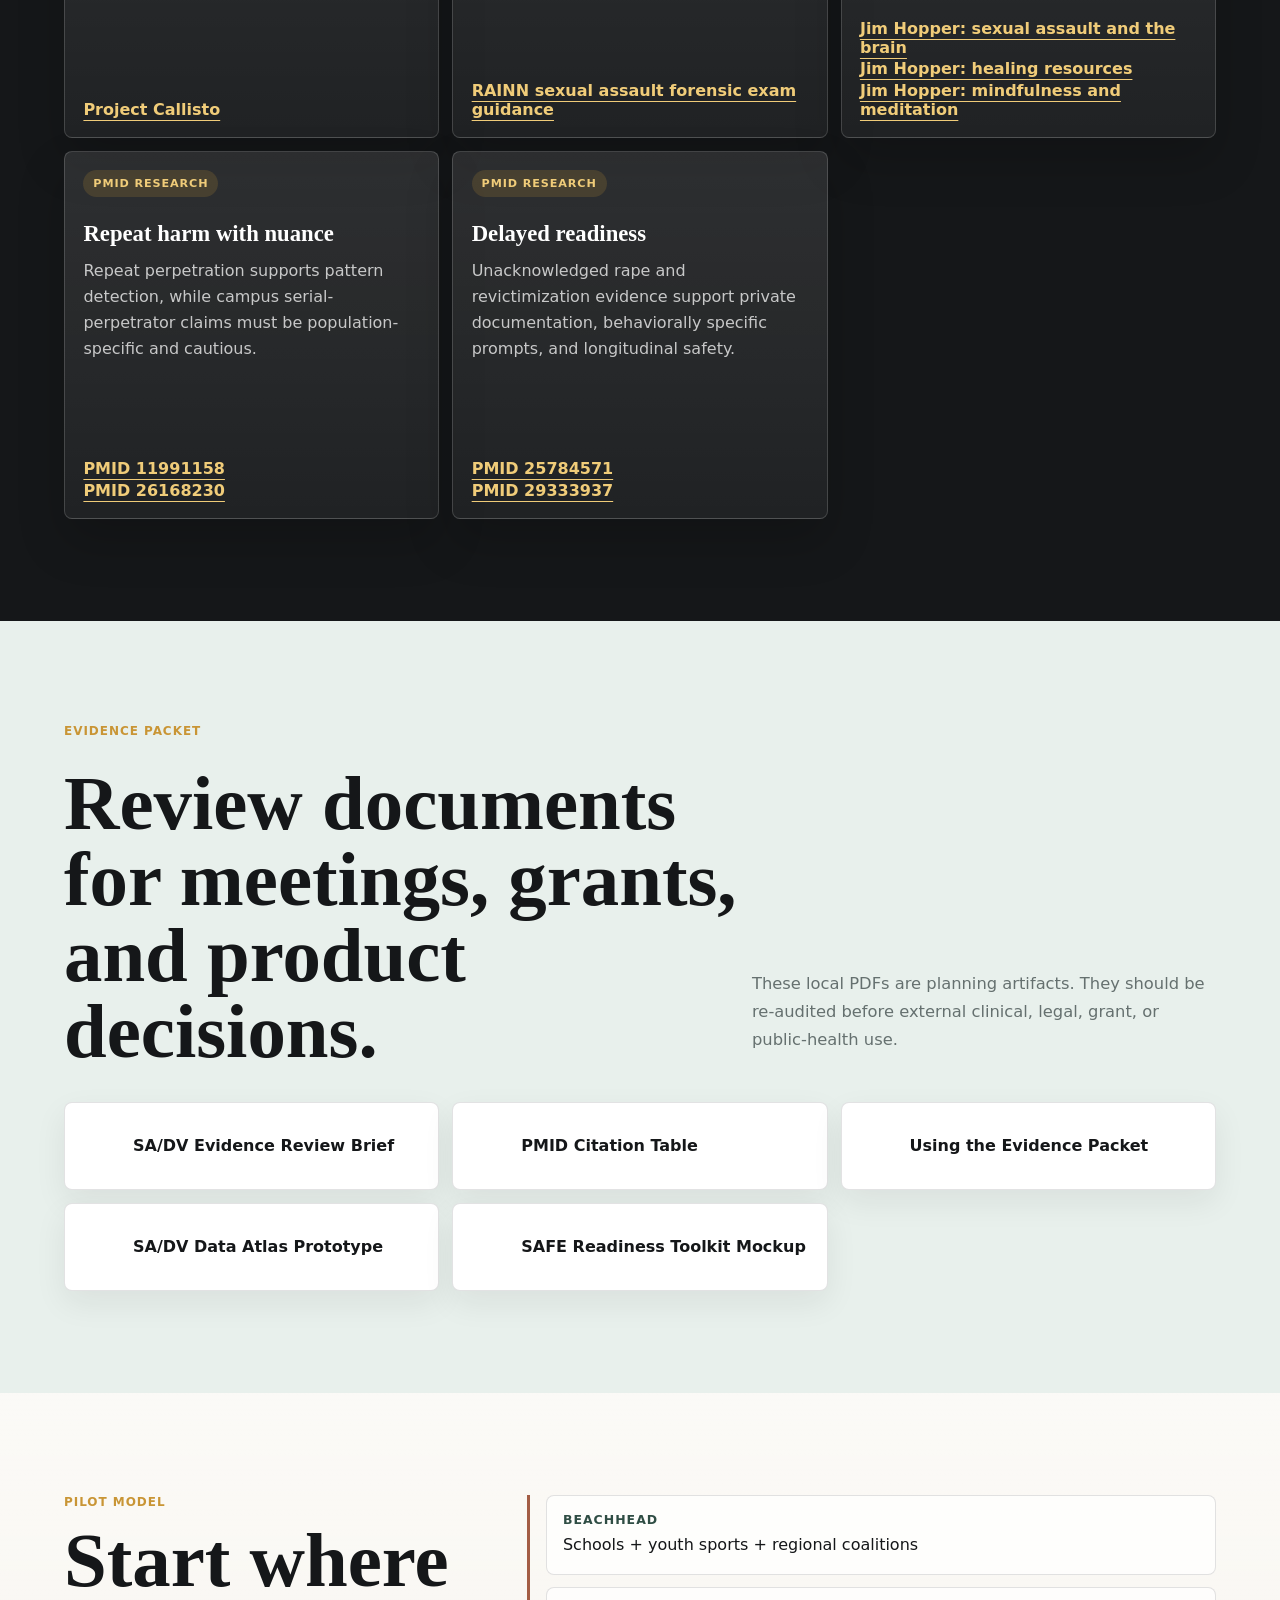
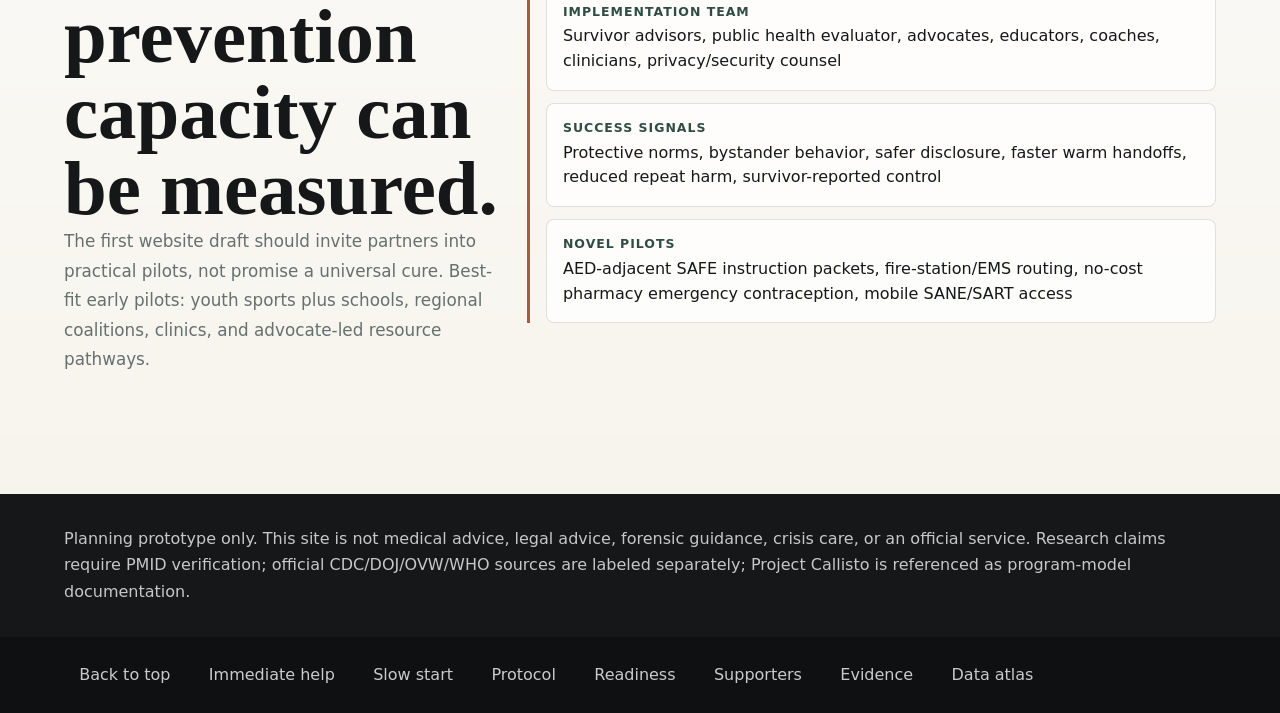
==== commit b9660245: "Add CDC risk and protective factors" ====
--- a/index.html
+++ b/index.html
@@ -29,6 +29,7 @@
       <nav id="site-nav" aria-label="Site sections">
         <a href="#slow-start">Slow start</a>
         <a href="#protocol">Protocol</a>
+        <a href="#risk-factors">Risk</a>
         <a href="#solutions">Solutions</a>
         <a href="#readiness">Readiness</a>
         <a href="#vault">Vault</a>
@@ -249,6 +250,106 @@
             <small>Rule: PMID for research claims; official guidance labeled separately.</small>
           </article>
         </div>
+      </section>
+
+      <section id="risk-factors" class="section risk-section" aria-labelledby="risk-title">
+        <div class="section-heading">
+          <p class="eyebrow">CDC risk and protective factors</p>
+          <h2 id="risk-title">Target environments, not blame.</h2>
+          <p>
+            CDC frames sexual violence as shaped by factors across individual, relationship, community,
+            and societal levels. These are prevention signals, not a way to label any person as destined
+            to harm others or to blame survivors.
+          </p>
+        </div>
+
+        <div class="risk-note">
+          <i data-lucide="shield-alert" aria-hidden="true"></i>
+          <p>
+            Risk factors may increase likelihood but may not be direct causes. Protective factors may
+            reduce likelihood. The practical use is to design safer systems, stronger norms, and earlier
+            intervention points.
+          </p>
+        </div>
+
+        <div class="risk-grid" aria-label="Risk factors for sexual violence perpetration">
+          <article class="risk-card">
+            <span>Individual risk factors</span>
+            <ul>
+              <li>Alcohol and drug use</li>
+              <li>Delinquency</li>
+              <li>Lack of concern for others</li>
+              <li>Aggressive behaviors and acceptance of violent behaviors</li>
+              <li>Early sexual initiation</li>
+              <li>Coercive sexual fantasies</li>
+              <li>Preference for impersonal sex and sexual risk-taking</li>
+              <li>Exposure to sexually explicit media</li>
+              <li>Hostility toward women</li>
+              <li>Adherence to traditional social norms about how men and women behave</li>
+              <li>Hyper-masculinity</li>
+              <li>Suicidal behavior</li>
+              <li>Prior sexual victimization or perpetration</li>
+            </ul>
+          </article>
+
+          <article class="risk-card">
+            <span>Relationship risk factors</span>
+            <ul>
+              <li>Family history of conflict and violence</li>
+              <li>Childhood history of physical, sexual, or emotional abuse</li>
+              <li>Emotionally unsupportive family environment</li>
+              <li>Poor parent-child relationships, particularly with fathers</li>
+              <li>Association with sexually aggressive, hyper-masculine, and delinquent peers</li>
+              <li>Involvement in a violent or abusive intimate relationship</li>
+            </ul>
+          </article>
+
+          <article class="risk-card">
+            <span>Community risk factors</span>
+            <ul>
+              <li>Poverty</li>
+              <li>Lack of employment opportunities</li>
+              <li>Lack of institutional support from police and judicial systems</li>
+              <li>General tolerance of sexual violence within the community</li>
+              <li>Weak community sanctions against sexual violence perpetrators</li>
+            </ul>
+          </article>
+
+          <article class="risk-card">
+            <span>Societal risk factors</span>
+            <ul>
+              <li>Societal norms that support sexual violence</li>
+              <li>Societal norms that support male superiority and sexual entitlement</li>
+              <li>Societal norms that maintain women's inferiority and sexual submissiveness</li>
+              <li>Weak laws and policies related to sexual violence and fairness between men and women</li>
+              <li>High levels of crime and other forms of violence</li>
+              <li>Negative attitudes or beliefs against groups due to race, ethnicity, sexual orientation, sex, disability, social class, or country of origin</li>
+              <li>Stigma against people who exchange sex for money or resources</li>
+            </ul>
+          </article>
+        </div>
+
+        <div class="protective-panel" aria-label="Protective factors for perpetration">
+          <div>
+            <p class="eyebrow">Protective factors for perpetration</p>
+            <h3>Build the opposite conditions.</h3>
+            <p>
+              The SAFE Standard should increase protective factors while reducing risks: emotional
+              health, connectedness, academic achievement, empathy, and family conflict resolution.
+            </p>
+          </div>
+          <ul>
+            <li>Emotional health and connectedness</li>
+            <li>Academic achievement</li>
+            <li>Empathy and concern for how one's actions affect others</li>
+            <li>Families where caregivers work through conflicts peacefully</li>
+          </ul>
+        </div>
+
+        <p class="source-note">
+          Source: <a href="https://www.cdc.gov/sexual-violence/risk-factors/index.html" target="_blank" rel="noreferrer">CDC Risk and Protective Factors</a>.
+          Primary review: <a href="https://pubmed.ncbi.nlm.nih.gov/23275472/" target="_blank" rel="noreferrer">PMID 23275472</a>.
+        </p>
       </section>
 
       <section id="solutions" class="section solution-section" aria-labelledby="solutions-title">
--- a/styles.css
+++ b/styles.css
@@ -39,10 +39,20 @@
 img,
 svg {
   display: block;
+  max-width: 100%;
 }
 
 a {
   color: inherit;
+}
+
+p,
+li,
+a,
+span,
+strong,
+small {
+  overflow-wrap: break-word;
 }
 
 .skip-link {
@@ -575,6 +585,102 @@
   background: var(--paper-deep);
 }
 
+.risk-section {
+  background:
+    radial-gradient(circle at 8% 10%, rgba(163, 93, 69, 0.13), transparent 22rem),
+    linear-gradient(180deg, #f6f0e6, #fbfaf7);
+}
+
+.risk-note {
+  display: flex;
+  align-items: flex-start;
+  gap: 0.85rem;
+  max-width: 58rem;
+  margin-bottom: 1rem;
+  border: 1px solid rgba(163, 93, 69, 0.18);
+  border-radius: var(--radius);
+  padding: 1rem;
+  background: rgba(255, 255, 255, 0.68);
+  color: var(--ink-soft);
+}
+
+.risk-note svg {
+  width: 1.3rem;
+  height: 1.3rem;
+  flex: 0 0 auto;
+  color: var(--clay);
+}
+
+.risk-note p {
+  margin: 0;
+  line-height: 1.55;
+}
+
+.risk-grid {
+  display: grid;
+  gap: 0.8rem;
+}
+
+.risk-card {
+  min-width: 0;
+  border: 1px solid var(--line);
+  border-radius: var(--radius);
+  padding: 1.1rem;
+  background: rgba(255, 255, 255, 0.76);
+  box-shadow: 0 0.75rem 2.1rem rgba(27, 31, 33, 0.06);
+}
+
+.risk-card span {
+  display: block;
+  margin-bottom: 0.9rem;
+  color: var(--clay);
+  font-weight: 950;
+  letter-spacing: 0.08em;
+  text-transform: uppercase;
+}
+
+.risk-card ul,
+.protective-panel ul {
+  margin: 0;
+  padding-left: 1.2rem;
+}
+
+.risk-card li,
+.protective-panel li {
+  margin-bottom: 0.45rem;
+  color: var(--ink-soft);
+  line-height: 1.45;
+}
+
+.protective-panel {
+  display: grid;
+  gap: 1rem;
+  margin-top: 0.8rem;
+  border-radius: var(--radius);
+  padding: 1.2rem;
+  background:
+    linear-gradient(135deg, rgba(47, 77, 68, 0.96), rgba(21, 23, 25, 0.96)),
+    var(--ink);
+  color: var(--white);
+}
+
+.protective-panel h3 {
+  margin-bottom: 0.75rem;
+  font-size: clamp(1.6rem, 4vw, 3.2rem);
+  line-height: 1.02;
+}
+
+.protective-panel p {
+  margin-bottom: 0;
+  color: rgba(255, 255, 255, 0.75);
+  line-height: 1.6;
+}
+
+.protective-panel li {
+  color: rgba(255, 255, 255, 0.84);
+  font-weight: 800;
+}
+
 .readiness-section {
   background:
     linear-gradient(135deg, rgba(21, 23, 25, 0.9), rgba(47, 77, 68, 0.92)),
@@ -1122,9 +1228,15 @@
   }
 
   .protocol-grid,
+  .risk-grid,
   .resource-grid,
   .evidence-grid {
     grid-template-columns: repeat(2, minmax(0, 1fr));
+  }
+
+  .protective-panel {
+    grid-template-columns: 1fr 1fr;
+    align-items: center;
   }
 
   .protocol-card.is-featured {
@@ -1245,12 +1357,53 @@
 }
 
 @media (max-width: 47.99rem) {
+  .site-header,
+  .hero,
+  .section,
+  .thesis-band,
+  .source-note,
+  footer {
+    width: 100vw;
+    max-width: 100vw;
+  }
+
+  main,
+  .hero-copy,
+  .help-panel,
+  .section-heading,
+  .slow-copy,
+  .thesis-band > *,
+  .protocol-card,
+  .risk-card,
+  .readiness-card,
+  .solution-card,
+  .resource-grid article,
+  .supporter-panel article,
+  .evidence-grid article {
+    min-width: 0;
+    max-width: 100%;
+  }
+
   .site-header {
+    grid-template-columns: minmax(0, 1fr) auto;
     padding: 0.7rem 1rem;
   }
 
   .brand {
-    max-width: min(68vw, 18rem);
+    max-width: min(58vw, 16rem);
+  }
+
+  .brand strong {
+    overflow-wrap: anywhere;
+  }
+
+  .menu-button {
+    min-width: 3rem;
+    padding: 0 0.8rem;
+  }
+
+  .menu-button span {
+    display: none;
   }
 
   .brand small {
@@ -1278,6 +1431,32 @@
     background-position: 38% center;
   }
 
+  .hero-copy,
+  .help-panel {
+    width: calc(100vw - 2rem);
+  }
+
+  h1 {
+    max-width: 100%;
+    font-size: 2rem;
+    line-height: 1.08;
+  }
+
+  .lede {
+    max-width: 100%;
+    font-size: 1rem;
+  }
+
+  .section-heading h2,
+  .thesis-band h2,
+  .slow-copy h2,
+  .supporters-section h2,
+  .pilot-copy h2 {
+    max-width: 100%;
+    font-size: 1.9rem;
+    line-height: 1.08;
+  }
+
   .hero-actions,
   .slow-actions {
     width: 100%;
@@ -1299,6 +1478,7 @@
   }
 
   .protocol-card,
+  .risk-card,
   .readiness-card,
   .solution-card,
   .resource-grid article,
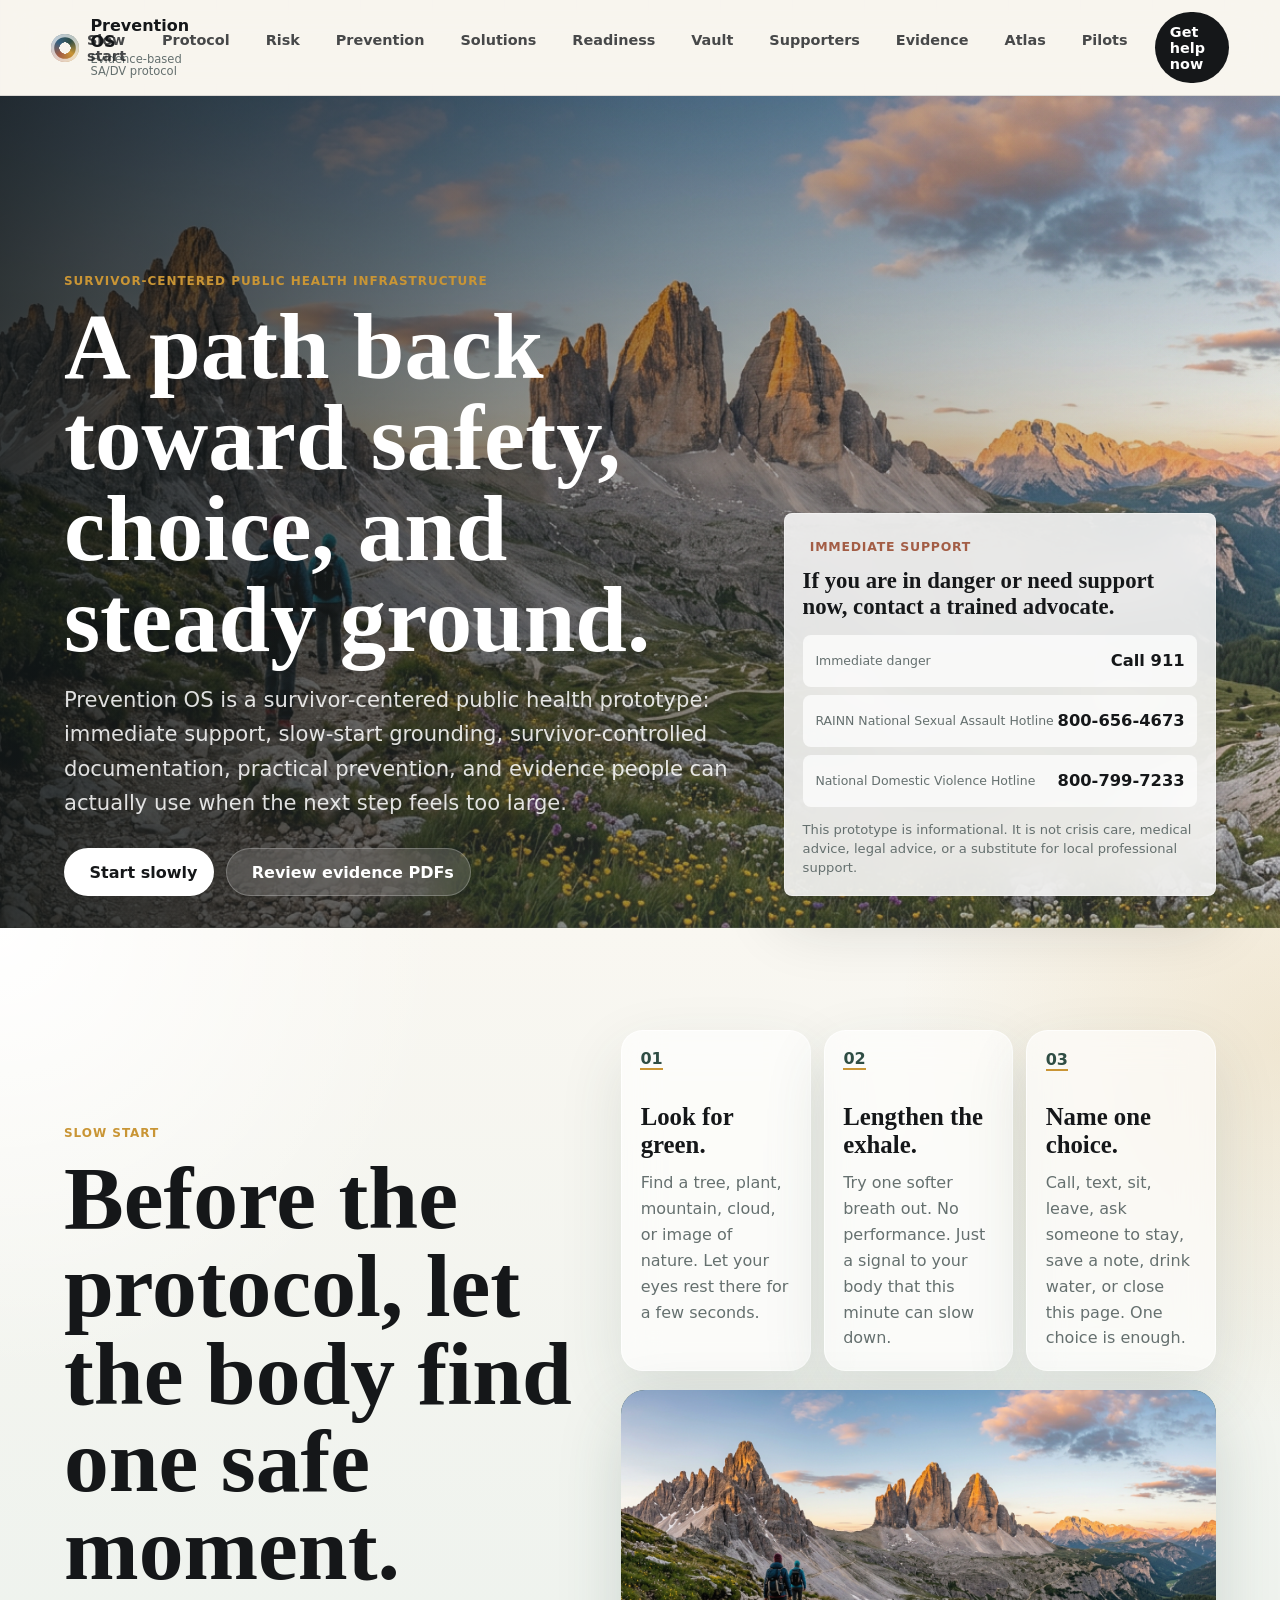
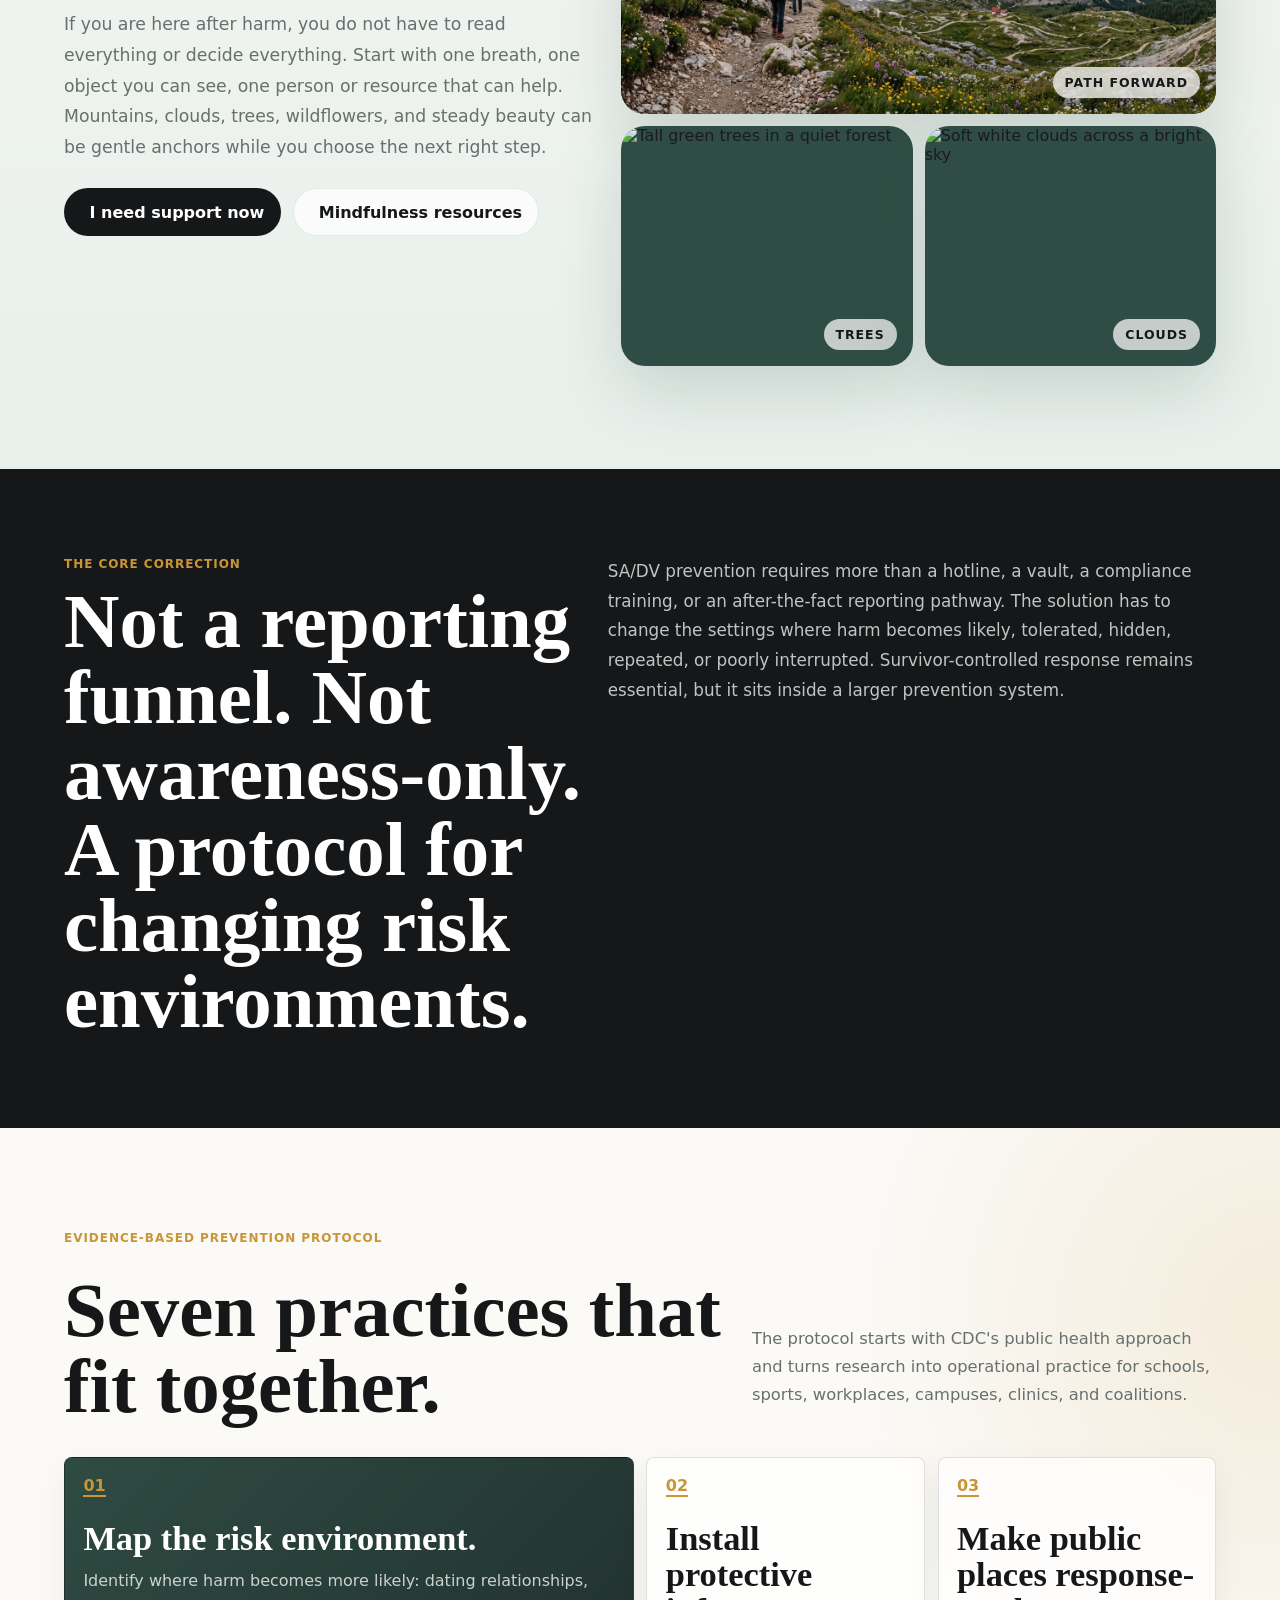
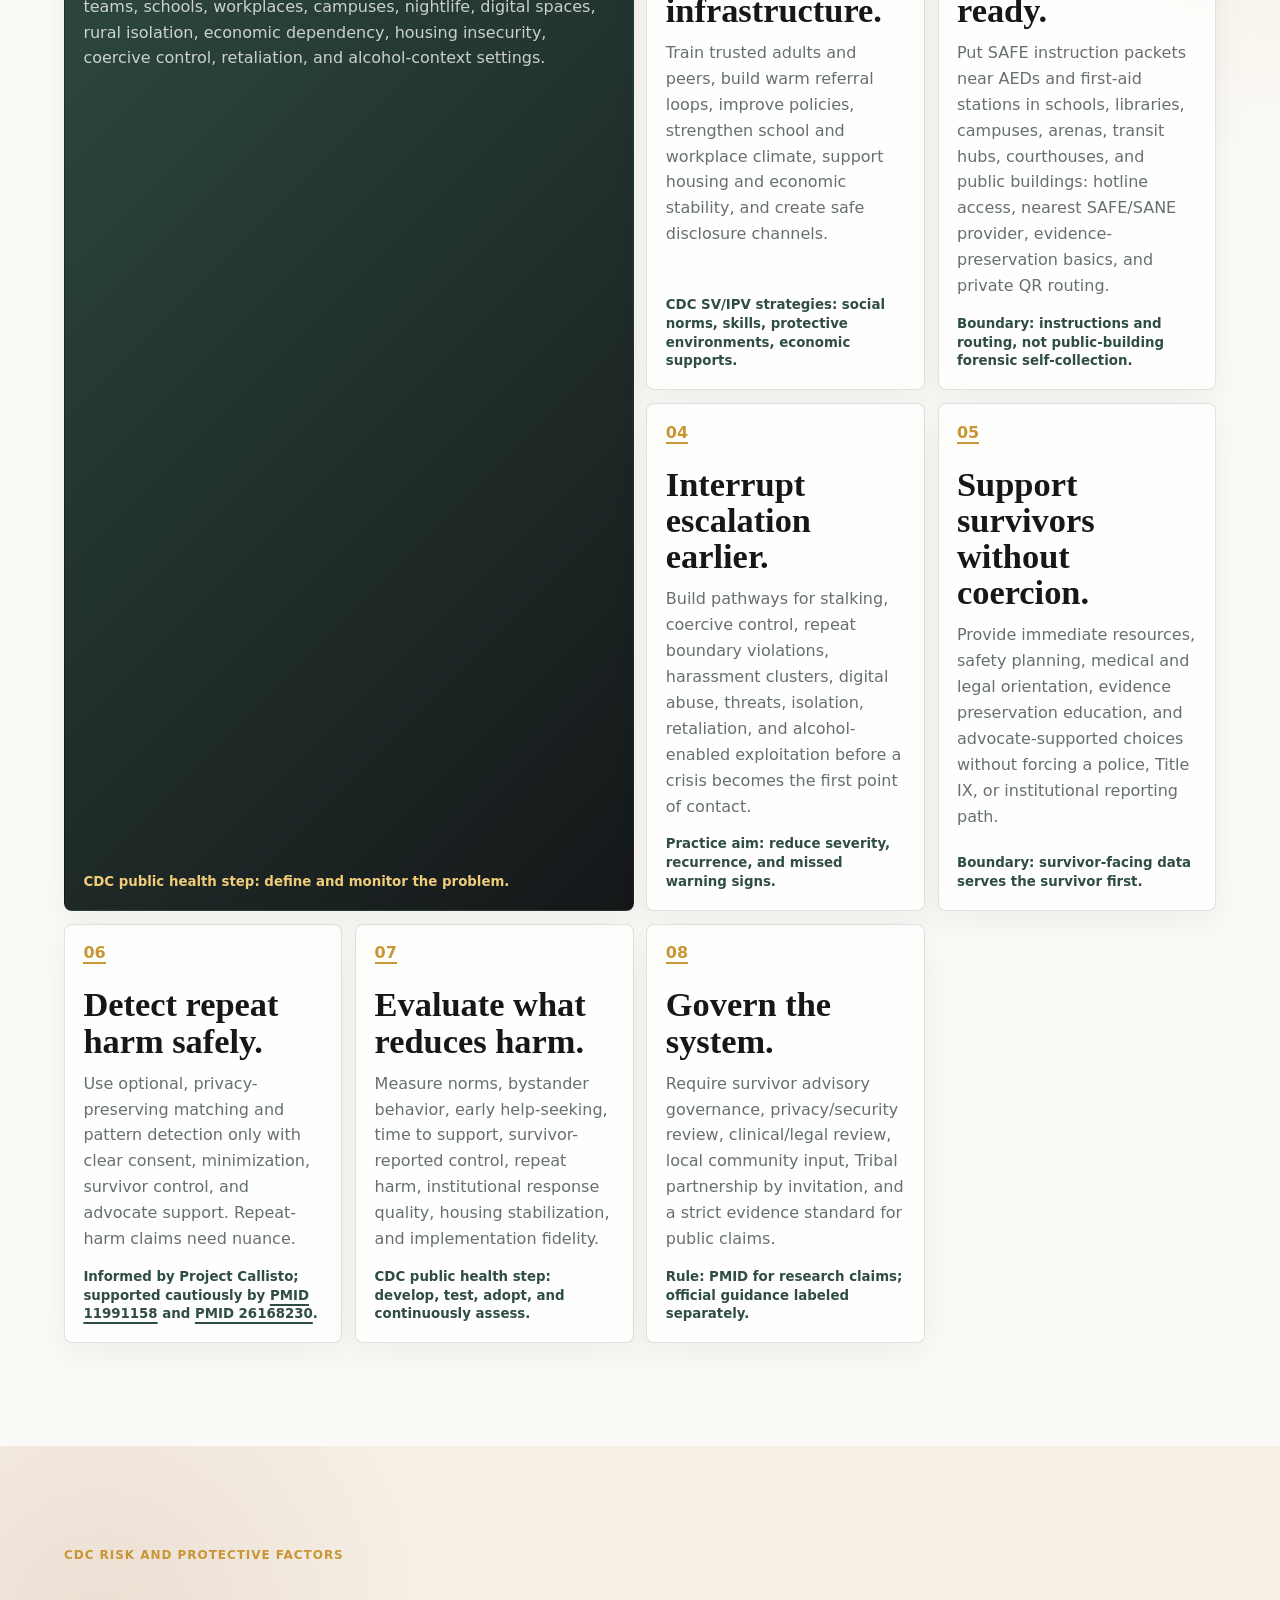
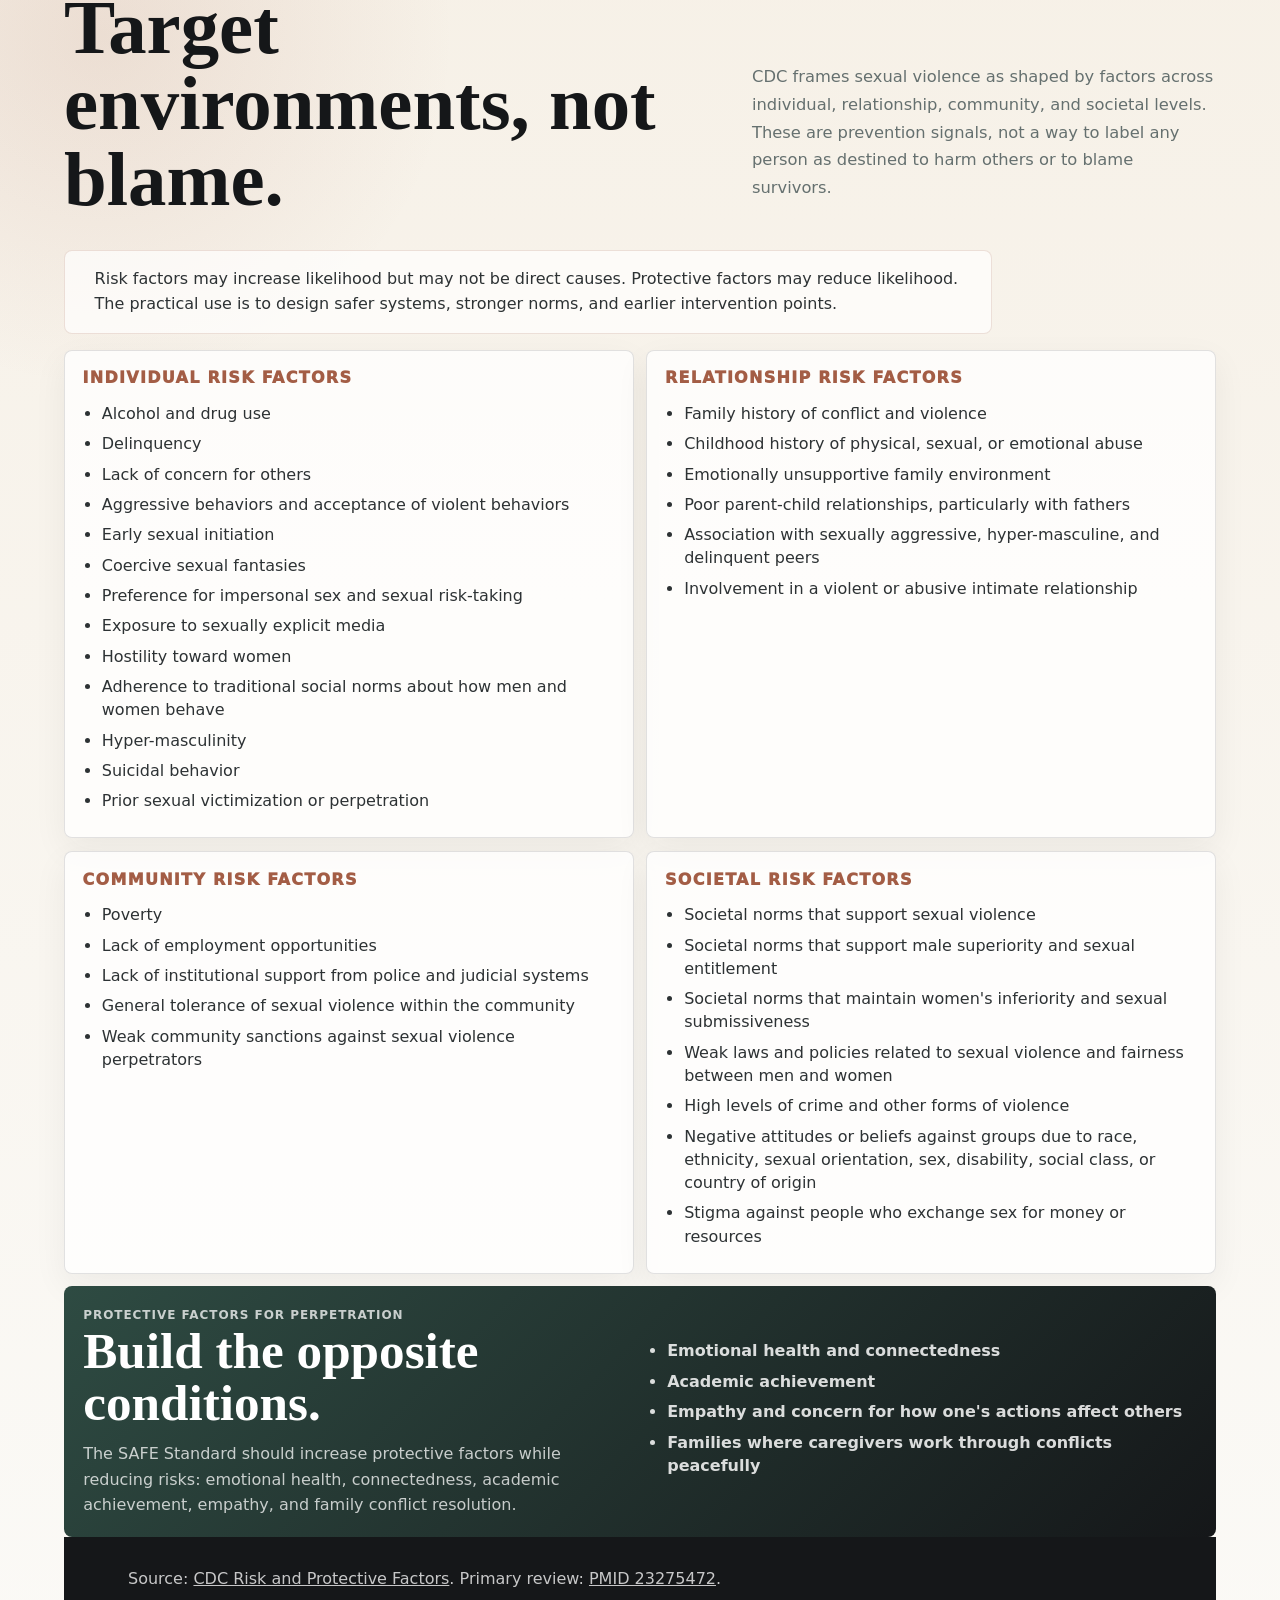
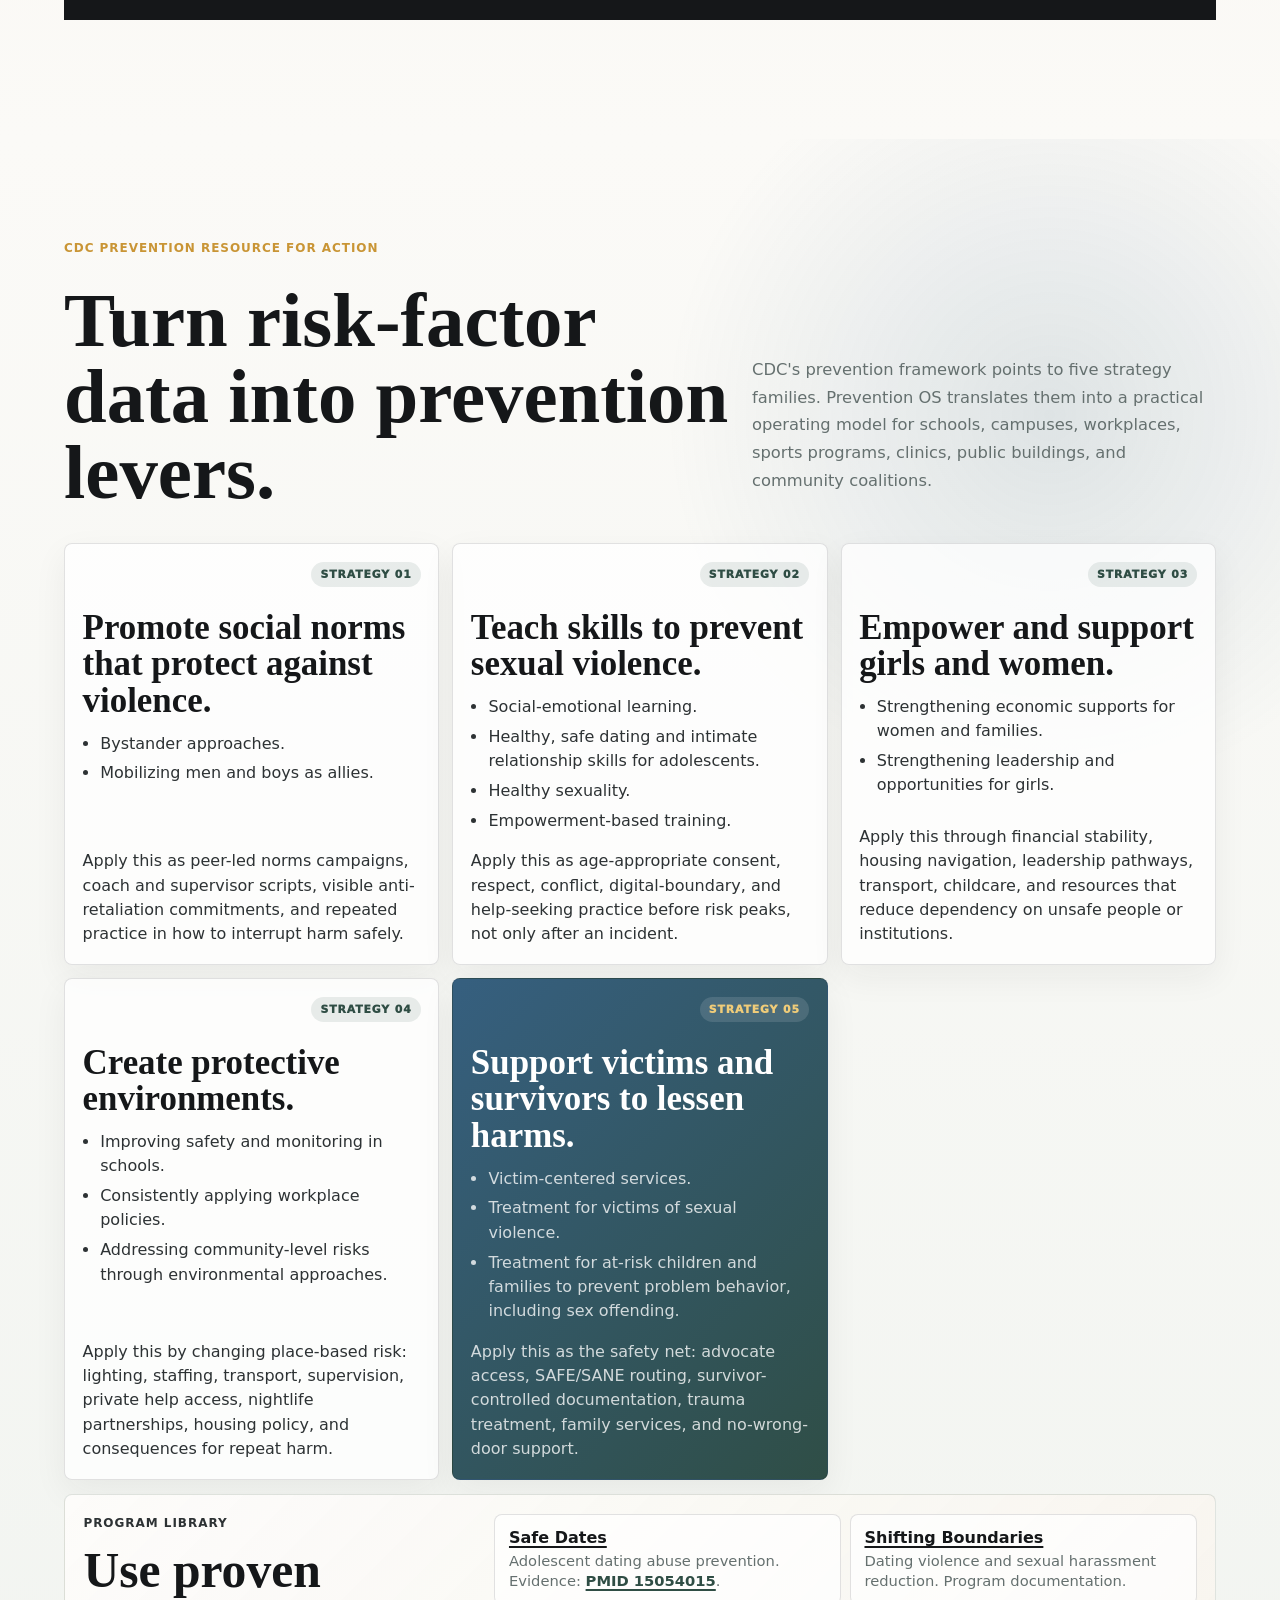
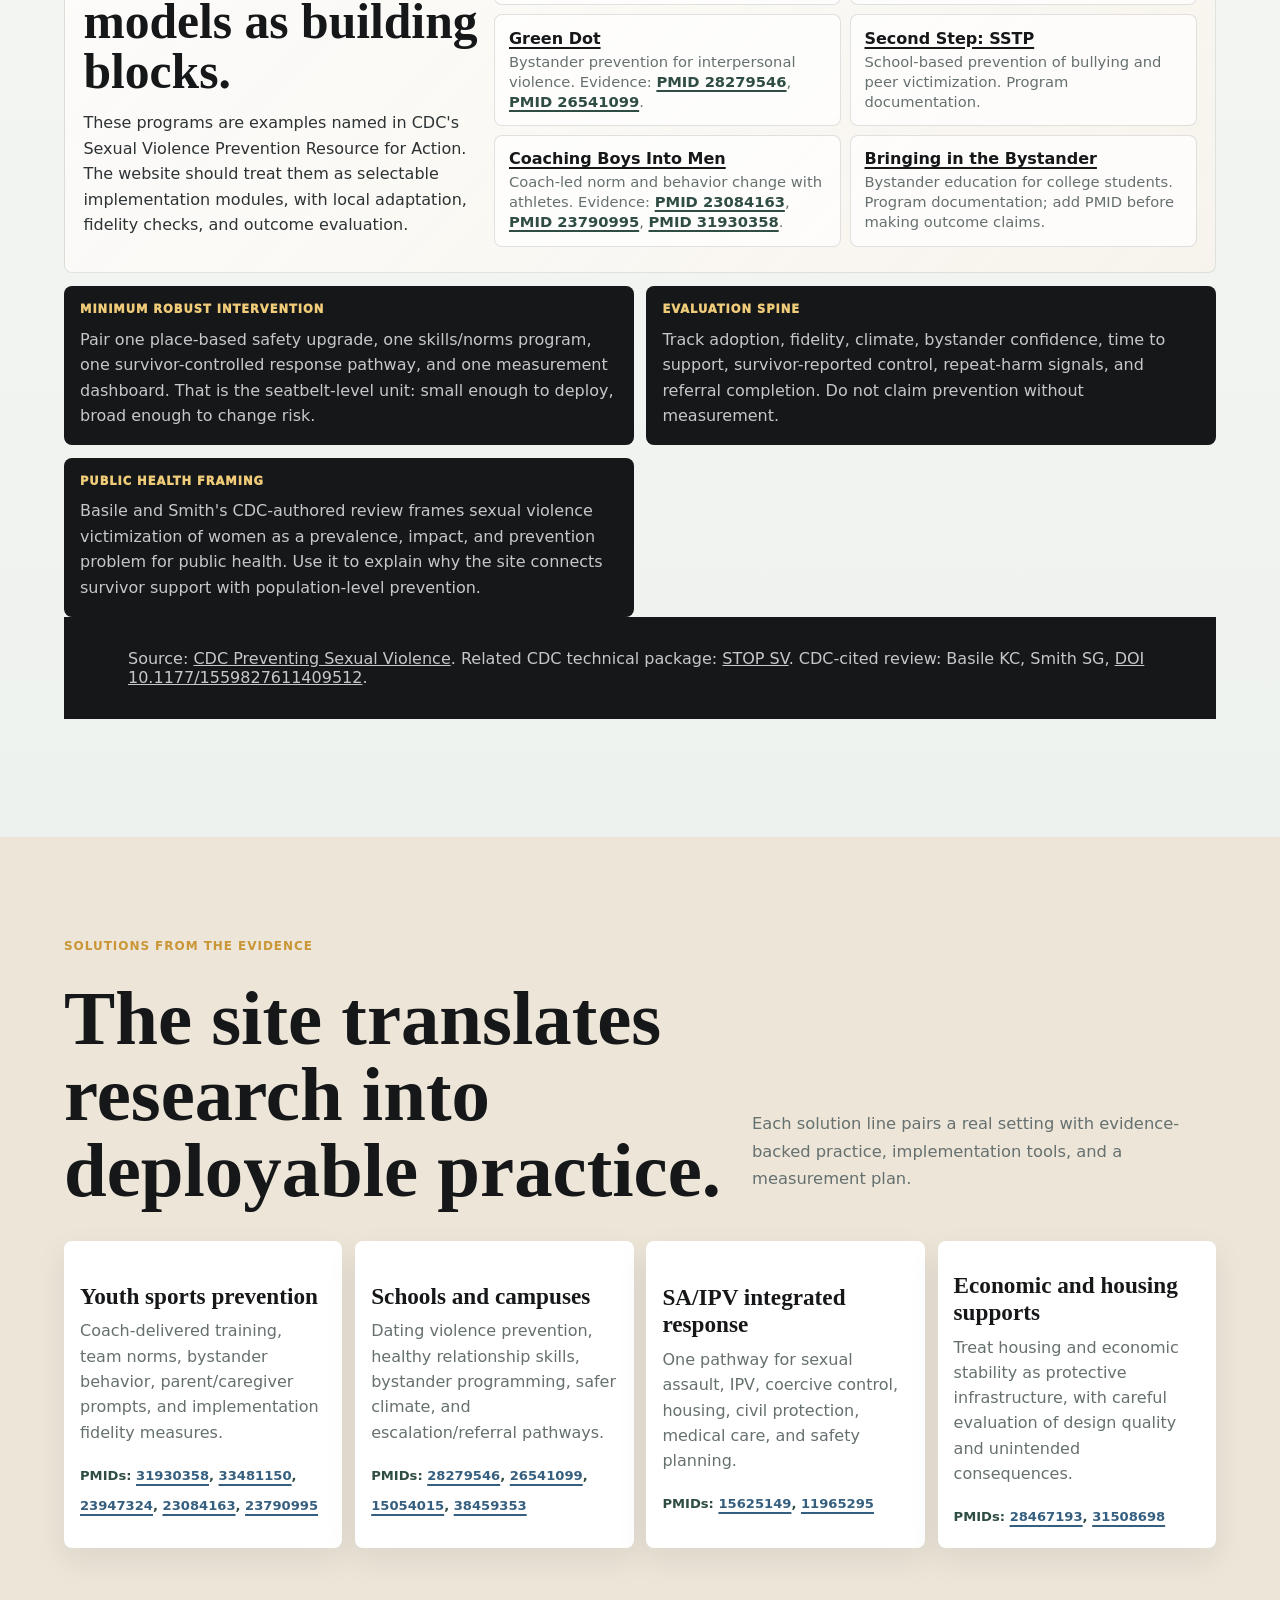
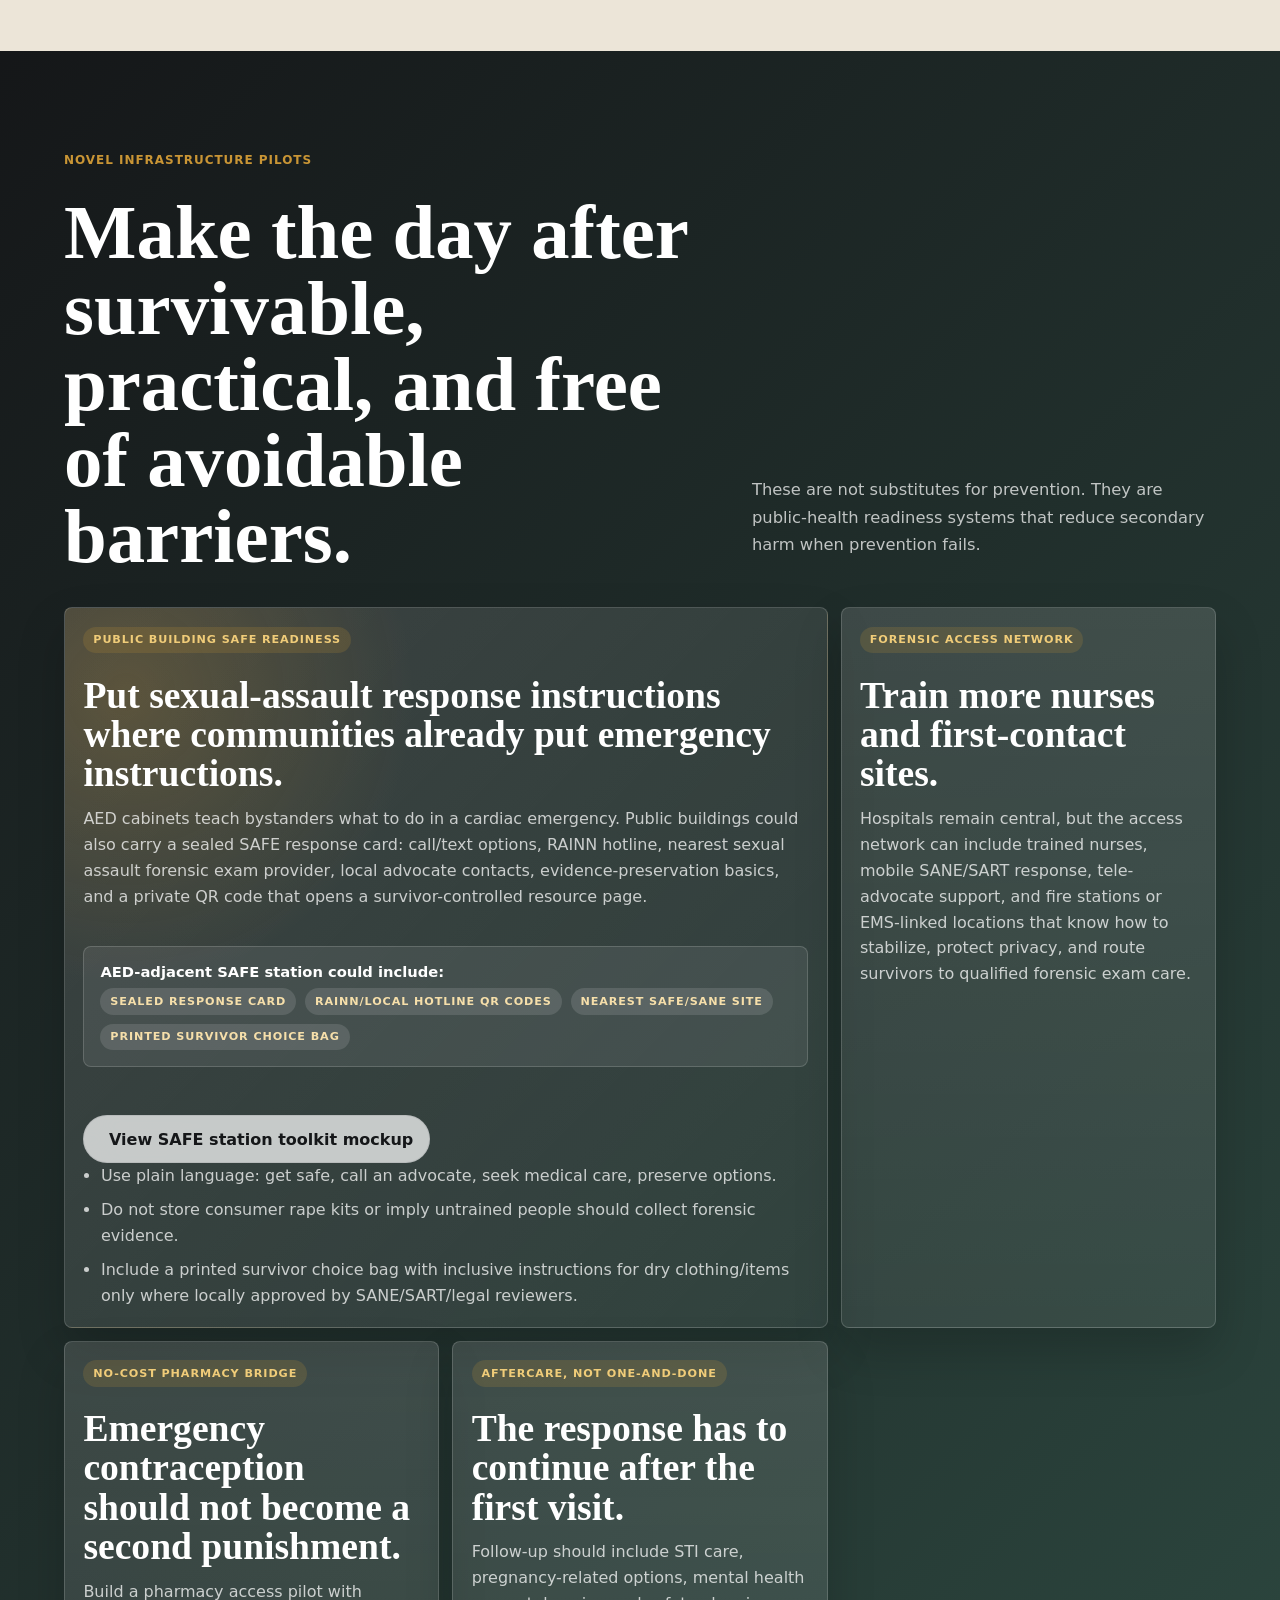
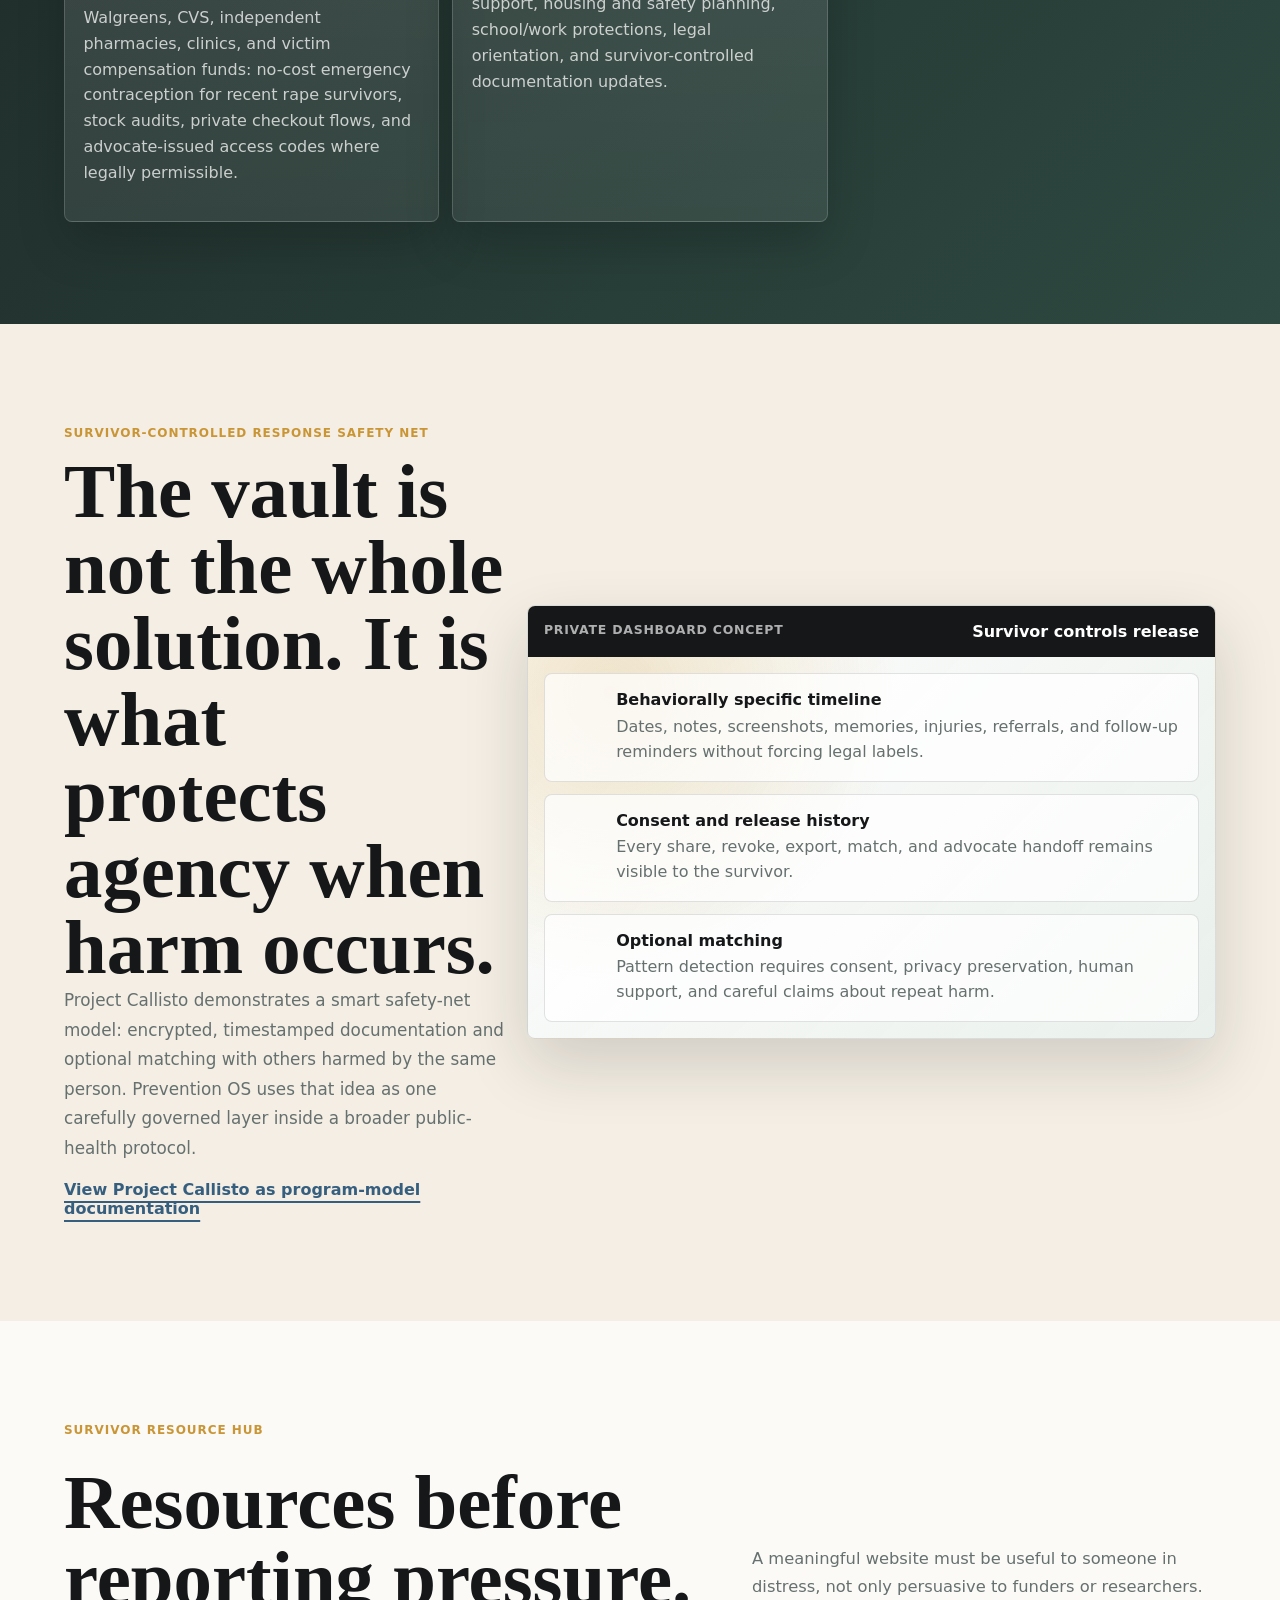
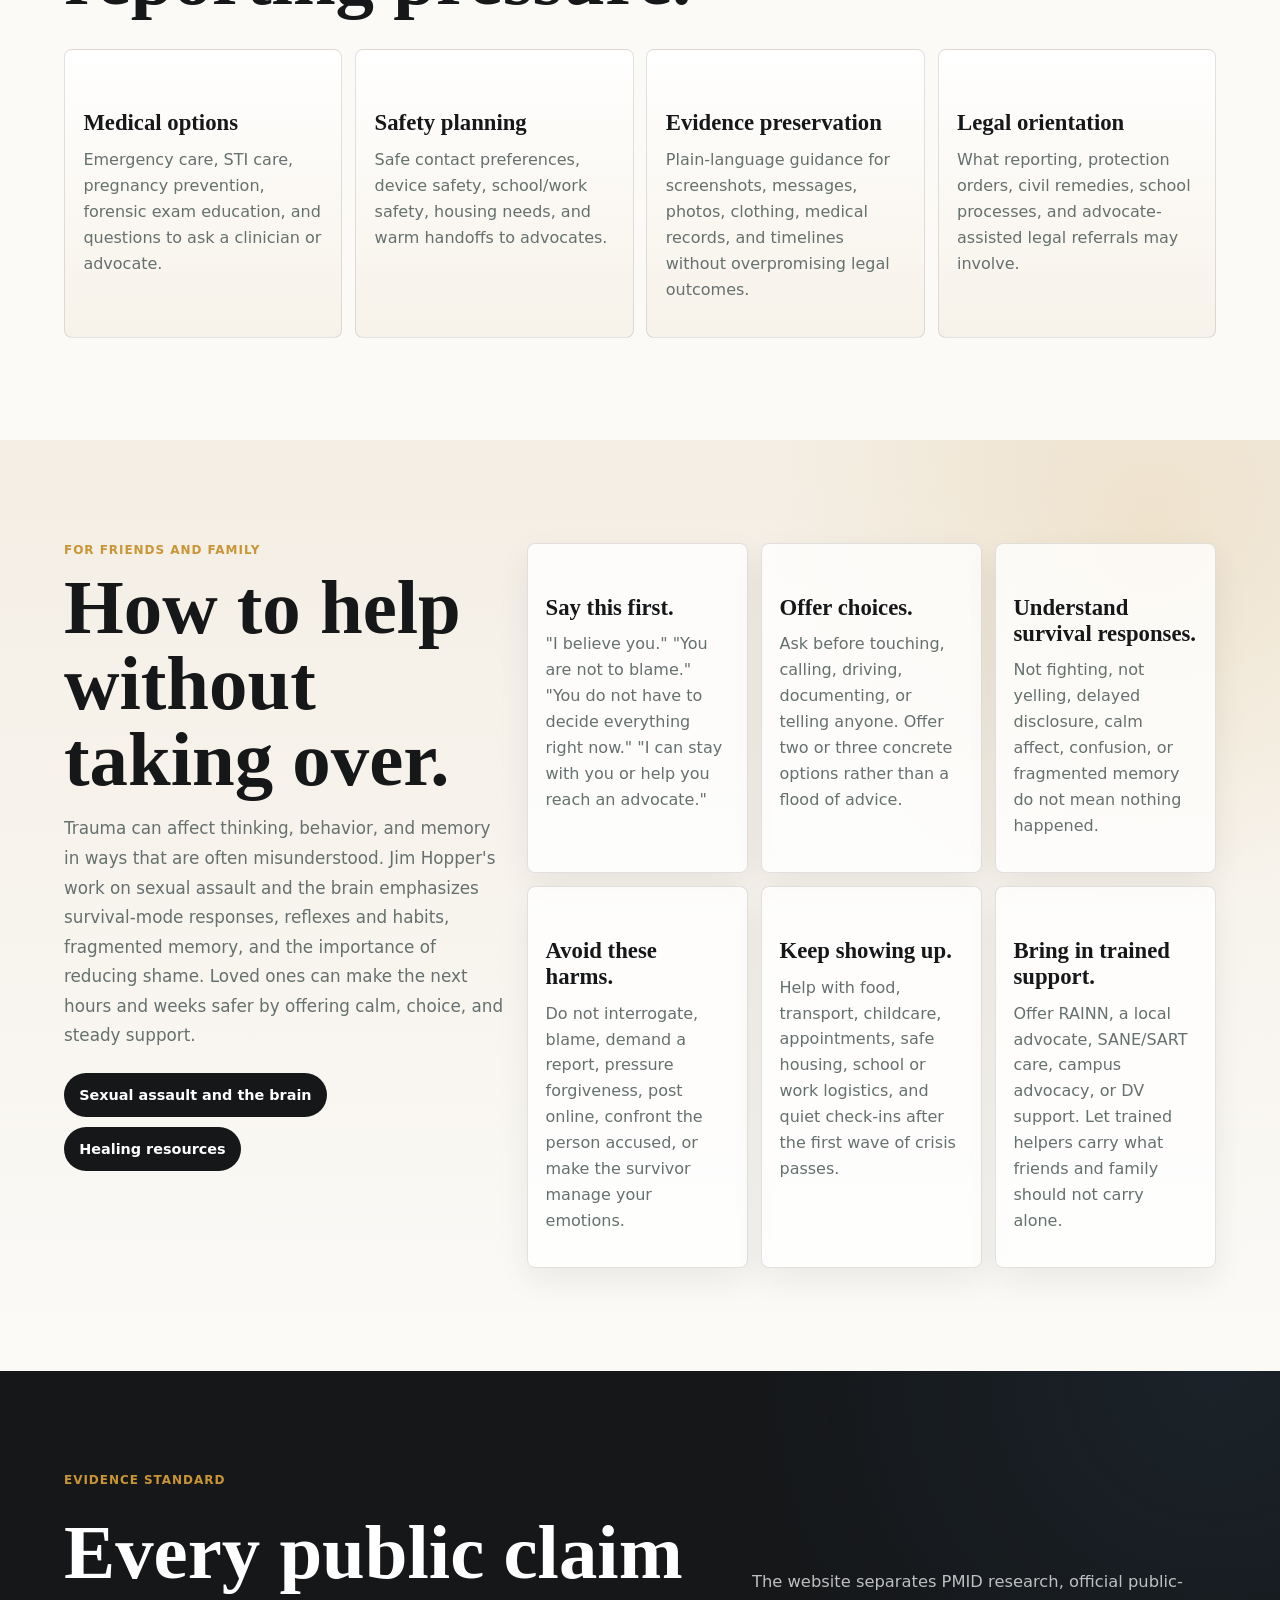
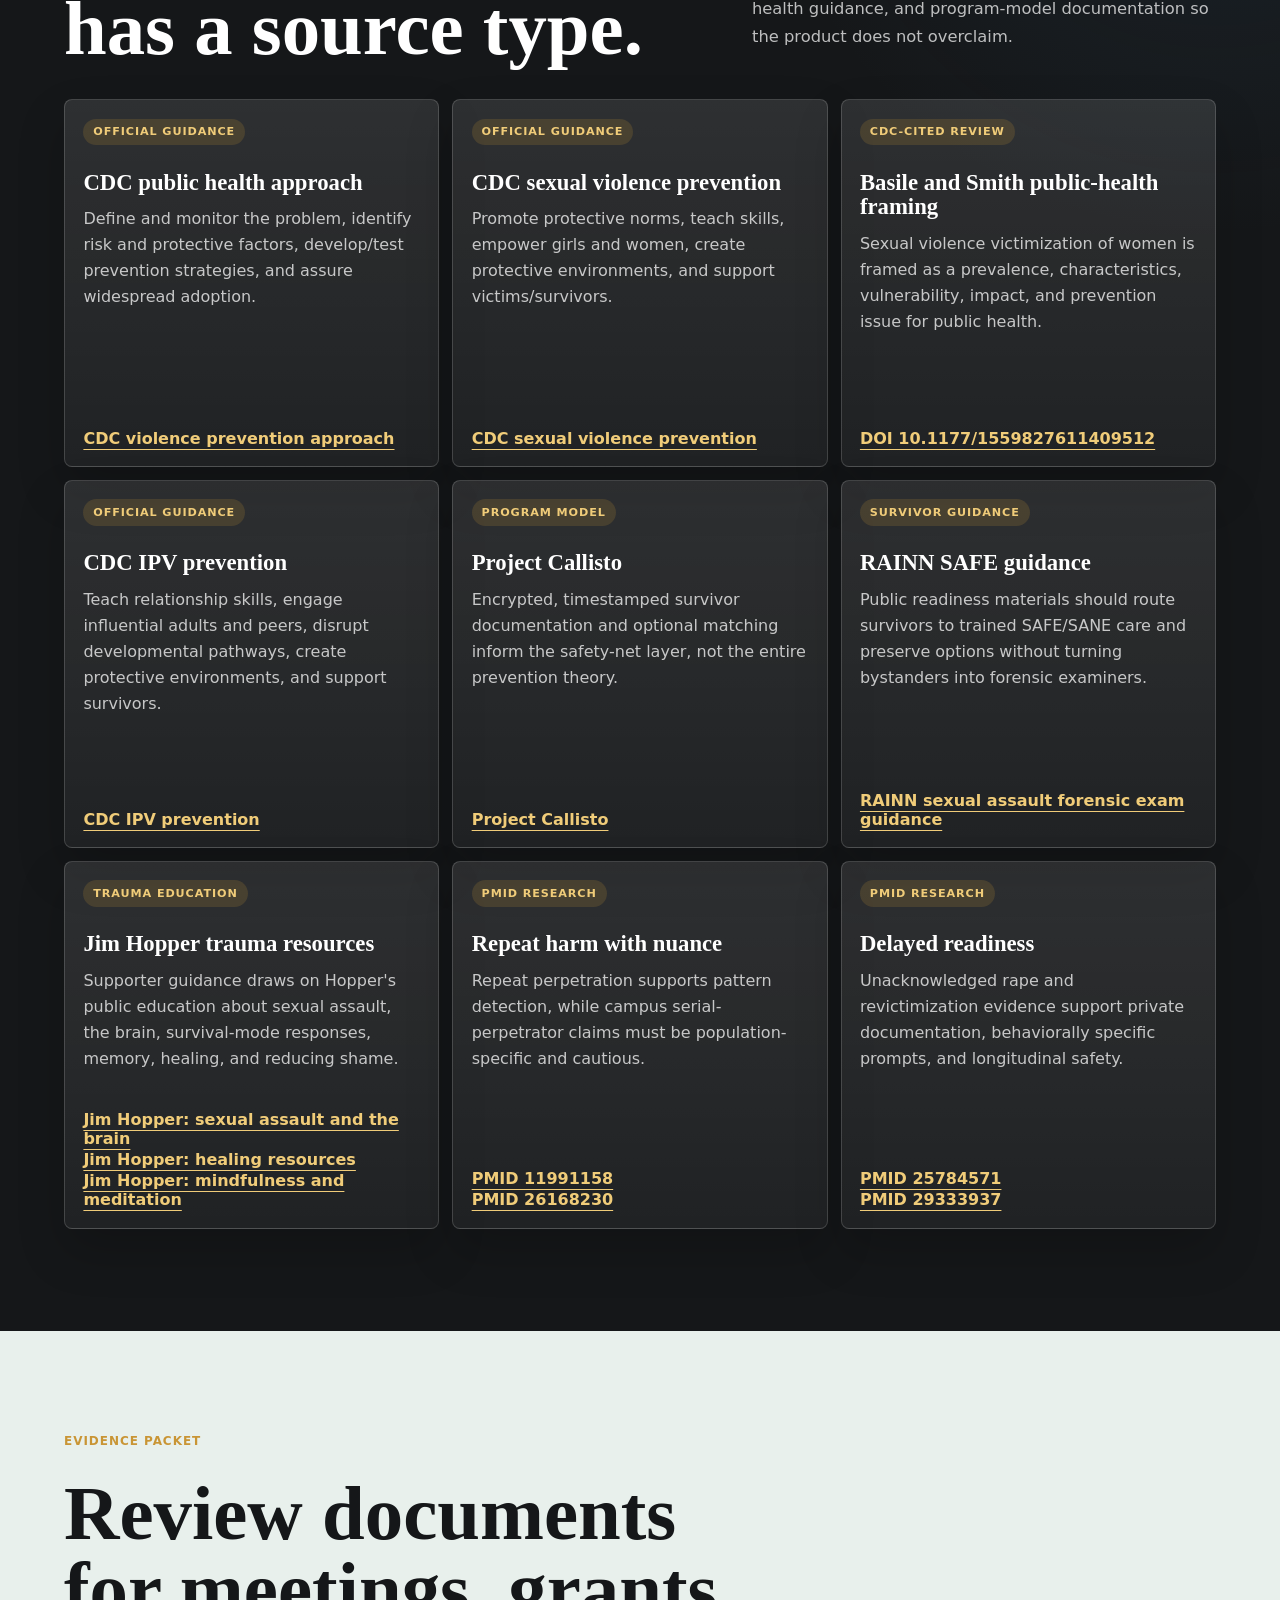
==== commit bae62e98: "Add CDC prevention framework and Basile Smith citation" ====
--- a/index.html
+++ b/index.html
@@ -30,6 +30,7 @@
         <a href="#slow-start">Slow start</a>
         <a href="#protocol">Protocol</a>
         <a href="#risk-factors">Risk</a>
+        <a href="#prevention">Prevention</a>
         <a href="#solutions">Solutions</a>
         <a href="#readiness">Readiness</a>
         <a href="#vault">Vault</a>
@@ -349,6 +350,174 @@
         <p class="source-note">
           Source: <a href="https://www.cdc.gov/sexual-violence/risk-factors/index.html" target="_blank" rel="noreferrer">CDC Risk and Protective Factors</a>.
           Primary review: <a href="https://pubmed.ncbi.nlm.nih.gov/23275472/" target="_blank" rel="noreferrer">PMID 23275472</a>.
+        </p>
+      </section>
+
+      <section id="prevention" class="section prevention-section" aria-labelledby="prevention-title">
+        <div class="section-heading">
+          <p class="eyebrow">CDC prevention resource for action</p>
+          <h2 id="prevention-title">Turn risk-factor data into prevention levers.</h2>
+          <p>
+            CDC's prevention framework points to five strategy families. Prevention OS translates them
+            into a practical operating model for schools, campuses, workplaces, sports programs, clinics,
+            public buildings, and community coalitions.
+          </p>
+        </div>
+
+        <div class="prevention-stack" aria-label="Sexual violence prevention strategies and implementation approaches">
+          <article class="prevention-card">
+            <div class="prevention-card-top">
+              <i data-lucide="users-round" aria-hidden="true"></i>
+              <span>Strategy 01</span>
+            </div>
+            <h3>Promote social norms that protect against violence.</h3>
+            <ul>
+              <li>Bystander approaches.</li>
+              <li>Mobilizing men and boys as allies.</li>
+            </ul>
+            <p>
+              Apply this as peer-led norms campaigns, coach and supervisor scripts, visible anti-retaliation
+              commitments, and repeated practice in how to interrupt harm safely.
+            </p>
+          </article>
+
+          <article class="prevention-card">
+            <div class="prevention-card-top">
+              <i data-lucide="heart-pulse" aria-hidden="true"></i>
+              <span>Strategy 02</span>
+            </div>
+            <h3>Teach skills to prevent sexual violence.</h3>
+            <ul>
+              <li>Social-emotional learning.</li>
+              <li>Healthy, safe dating and intimate relationship skills for adolescents.</li>
+              <li>Healthy sexuality.</li>
+              <li>Empowerment-based training.</li>
+            </ul>
+            <p>
+              Apply this as age-appropriate consent, respect, conflict, digital-boundary, and help-seeking
+              practice before risk peaks, not only after an incident.
+            </p>
+          </article>
+
+          <article class="prevention-card">
+            <div class="prevention-card-top">
+              <i data-lucide="sparkles" aria-hidden="true"></i>
+              <span>Strategy 03</span>
+            </div>
+            <h3>Empower and support girls and women.</h3>
+            <ul>
+              <li>Strengthening economic supports for women and families.</li>
+              <li>Strengthening leadership and opportunities for girls.</li>
+            </ul>
+            <p>
+              Apply this through financial stability, housing navigation, leadership pathways, transport,
+              childcare, and resources that reduce dependency on unsafe people or institutions.
+            </p>
+          </article>
+
+          <article class="prevention-card">
+            <div class="prevention-card-top">
+              <i data-lucide="map-pin" aria-hidden="true"></i>
+              <span>Strategy 04</span>
+            </div>
+            <h3>Create protective environments.</h3>
+            <ul>
+              <li>Improving safety and monitoring in schools.</li>
+              <li>Consistently applying workplace policies.</li>
+              <li>Addressing community-level risks through environmental approaches.</li>
+            </ul>
+            <p>
+              Apply this by changing place-based risk: lighting, staffing, transport, supervision,
+              private help access, nightlife partnerships, housing policy, and consequences for repeat harm.
+            </p>
+          </article>
+
+          <article class="prevention-card is-response">
+            <div class="prevention-card-top">
+              <i data-lucide="life-buoy" aria-hidden="true"></i>
+              <span>Strategy 05</span>
+            </div>
+            <h3>Support victims and survivors to lessen harms.</h3>
+            <ul>
+              <li>Victim-centered services.</li>
+              <li>Treatment for victims of sexual violence.</li>
+              <li>Treatment for at-risk children and families to prevent problem behavior, including sex offending.</li>
+            </ul>
+            <p>
+              Apply this as the safety net: advocate access, SAFE/SANE routing, survivor-controlled
+              documentation, trauma treatment, family services, and no-wrong-door support.
+            </p>
+          </article>
+        </div>
+
+        <div class="program-library" aria-label="Evidence-informed program examples">
+          <div class="program-library-copy">
+            <p class="eyebrow">Program library</p>
+            <h3>Use proven models as building blocks.</h3>
+            <p>
+              These programs are examples named in CDC's Sexual Violence Prevention Resource for Action.
+              The website should treat them as selectable implementation modules, with local adaptation,
+              fidelity checks, and outcome evaluation.
+            </p>
+          </div>
+          <div class="program-links">
+            <article class="program-item">
+              <a class="program-title" href="http://www.hazelden.org/web/public/safedates.page" target="_blank" rel="noreferrer">Safe Dates</a>
+              <span>Adolescent dating abuse prevention. Evidence: <a href="https://pubmed.ncbi.nlm.nih.gov/15054015/" target="_blank" rel="noreferrer">PMID 15054015</a>.</span>
+            </article>
+            <article class="program-item">
+              <a class="program-title" href="https://www.crimesolutions.gov/ProgramDetails.aspx?ID=226" target="_blank" rel="noreferrer">Shifting Boundaries</a>
+              <span>Dating violence and sexual harassment reduction. Program documentation.</span>
+            </article>
+            <article class="program-item">
+              <a class="program-title" href="http://livethegreendot.com/" target="_blank" rel="noreferrer">Green Dot</a>
+              <span>Bystander prevention for interpersonal violence. Evidence: <a href="https://pubmed.ncbi.nlm.nih.gov/28279546/" target="_blank" rel="noreferrer">PMID 28279546</a>, <a href="https://pubmed.ncbi.nlm.nih.gov/26541099/" target="_blank" rel="noreferrer">PMID 26541099</a>.</span>
+            </article>
+            <article class="program-item">
+              <a class="program-title" href="http://www.secondstep.org/" target="_blank" rel="noreferrer">Second Step: SSTP</a>
+              <span>School-based prevention of bullying and peer victimization. Program documentation.</span>
+            </article>
+            <article class="program-item">
+              <a class="program-title" href="http://coachescorner.org/" target="_blank" rel="noreferrer">Coaching Boys Into Men</a>
+              <span>Coach-led norm and behavior change with athletes. Evidence: <a href="https://pubmed.ncbi.nlm.nih.gov/23084163/" target="_blank" rel="noreferrer">PMID 23084163</a>, <a href="https://pubmed.ncbi.nlm.nih.gov/23790995/" target="_blank" rel="noreferrer">PMID 23790995</a>, <a href="https://pubmed.ncbi.nlm.nih.gov/31930358/" target="_blank" rel="noreferrer">PMID 31930358</a>.</span>
+            </article>
+            <article class="program-item">
+              <a class="program-title" href="https://www.crimesolutions.gov/ProgramDetails.aspx?ID=159" target="_blank" rel="noreferrer">Bringing in the Bystander</a>
+              <span>Bystander education for college students. Program documentation; add PMID before making outcome claims.</span>
+            </article>
+          </div>
+        </div>
+
+        <div class="prevention-application" aria-label="How Prevention OS applies the CDC framework">
+          <article>
+            <span>Minimum robust intervention</span>
+            <p>
+              Pair one place-based safety upgrade, one skills/norms program, one survivor-controlled
+              response pathway, and one measurement dashboard. That is the seatbelt-level unit: small
+              enough to deploy, broad enough to change risk.
+            </p>
+          </article>
+          <article>
+            <span>Evaluation spine</span>
+            <p>
+              Track adoption, fidelity, climate, bystander confidence, time to support, survivor-reported
+              control, repeat-harm signals, and referral completion. Do not claim prevention without measurement.
+            </p>
+          </article>
+          <article>
+            <span>Public health framing</span>
+            <p>
+              Basile and Smith's CDC-authored review frames sexual violence victimization of women as a
+              prevalence, impact, and prevention problem for public health. Use it to explain why the site
+              connects survivor support with population-level prevention.
+            </p>
+          </article>
+        </div>
+
+        <p class="source-note">
+          Source: <a href="https://www.cdc.gov/sexual-violence/prevention/index.html" target="_blank" rel="noreferrer">CDC Preventing Sexual Violence</a>.
+          Related CDC technical package: <a href="https://stacks.cdc.gov/view/cdc/39126" target="_blank" rel="noreferrer">STOP SV</a>.
+          CDC-cited review: Basile KC, Smith SG, <a href="https://doi.org/10.1177/1559827611409512" target="_blank" rel="noreferrer">DOI 10.1177/1559827611409512</a>.
         </p>
       </section>
 
@@ -651,6 +820,12 @@
             <a href="https://www.cdc.gov/sexual-violence/prevention/index.html" target="_blank" rel="noreferrer">CDC sexual violence prevention</a>
           </article>
           <article>
+            <span class="pill">CDC-cited review</span>
+            <h3>Basile and Smith public-health framing</h3>
+            <p>Sexual violence victimization of women is framed as a prevalence, characteristics, vulnerability, impact, and prevention issue for public health.</p>
+            <a href="https://doi.org/10.1177/1559827611409512" target="_blank" rel="noreferrer">DOI 10.1177/1559827611409512</a>
+          </article>
+          <article>
             <span class="pill">Official guidance</span>
             <h3>CDC IPV prevention</h3>
             <p>Teach relationship skills, engage influential adults and peers, disrupt developmental pathways, create protective environments, and support survivors.</p>
--- a/styles.css
+++ b/styles.css
@@ -585,6 +585,192 @@
   background: var(--paper-deep);
 }
 
+.prevention-section {
+  background:
+    radial-gradient(circle at 82% 12%, rgba(54, 95, 127, 0.14), transparent 24rem),
+    linear-gradient(180deg, #fbfaf7, #eef2ee);
+}
+
+.prevention-stack {
+  display: grid;
+  gap: 0.8rem;
+}
+
+.prevention-card {
+  display: flex;
+  min-width: 0;
+  min-height: 20rem;
+  flex-direction: column;
+  border: 1px solid var(--line);
+  border-radius: var(--radius);
+  padding: 1.1rem;
+  background: rgba(255, 255, 255, 0.74);
+  box-shadow: 0 0.75rem 2.1rem rgba(27, 31, 33, 0.06);
+}
+
+.prevention-card.is-response {
+  background:
+    linear-gradient(135deg, rgba(54, 95, 127, 0.96), rgba(47, 77, 68, 0.96)),
+    var(--blue);
+  color: var(--white);
+}
+
+.prevention-card-top {
+  display: flex;
+  align-items: center;
+  justify-content: space-between;
+  gap: 0.75rem;
+  margin-bottom: 1.4rem;
+}
+
+.prevention-card-top svg {
+  width: 1.45rem;
+  height: 1.45rem;
+  color: var(--moss);
+}
+
+.prevention-card-top span {
+  border-radius: 999px;
+  padding: 0.4rem 0.58rem;
+  background: rgba(47, 77, 68, 0.1);
+  color: var(--moss);
+  font-size: 0.68rem;
+  font-weight: 950;
+  letter-spacing: 0.08em;
+  text-transform: uppercase;
+}
+
+.prevention-card.is-response .prevention-card-top svg,
+.prevention-card.is-response .prevention-card-top span {
+  color: #f0cc79;
+}
+
+.prevention-card.is-response .prevention-card-top span {
+  background: rgba(255, 255, 255, 0.12);
+}
+
+.prevention-card h3 {
+  margin-bottom: 0.75rem;
+  font-size: clamp(1.35rem, 3vw, 2.18rem);
+  line-height: 1.05;
+}
+
+.prevention-card ul {
+  display: grid;
+  gap: 0.35rem;
+  margin: 0 0 1rem;
+  padding-left: 1.1rem;
+}
+
+.prevention-card p,
+.prevention-card li {
+  color: var(--ink-soft);
+  line-height: 1.52;
+}
+
+.prevention-card p {
+  margin-top: auto;
+  margin-bottom: 0;
+}
+
+.prevention-card.is-response p,
+.prevention-card.is-response li {
+  color: rgba(255, 255, 255, 0.78);
+}
+
+.program-library {
+  display: grid;
+  gap: 1rem;
+  margin-top: 0.9rem;
+  border: 1px solid rgba(47, 77, 68, 0.14);
+  border-radius: var(--radius);
+  padding: 1.15rem;
+  background:
+    linear-gradient(135deg, rgba(255, 255, 255, 0.74), rgba(247, 244, 237, 0.86)),
+    var(--paper);
+}
+
+.program-library h3 {
+  margin-bottom: 0.75rem;
+  font-size: clamp(1.55rem, 4vw, 3.1rem);
+  line-height: 1.02;
+}
+
+.program-library p {
+  color: var(--ink-soft);
+  line-height: 1.6;
+}
+
+.program-links {
+  display: grid;
+  gap: 0.55rem;
+}
+
+.program-item {
+  display: grid;
+  gap: 0.25rem;
+  min-height: 4.2rem;
+  border: 1px solid var(--line);
+  border-radius: var(--radius);
+  padding: 0.85rem;
+  background: rgba(255, 255, 255, 0.7);
+  text-decoration: none;
+}
+
+.program-item:hover {
+  border-color: rgba(47, 77, 68, 0.34);
+  background: var(--white);
+}
+
+.program-title {
+  color: var(--ink);
+  font-weight: 900;
+  text-decoration-thickness: 2px;
+  text-underline-offset: 0.18rem;
+}
+
+.program-links span {
+  color: var(--muted);
+  font-size: 0.92rem;
+  line-height: 1.35;
+}
+
+.program-links span a {
+  color: var(--moss);
+  font-weight: 900;
+  text-decoration-thickness: 2px;
+  text-underline-offset: 0.16rem;
+}
+
+.prevention-application {
+  display: grid;
+  gap: 0.8rem;
+  margin-top: 0.8rem;
+}
+
+.prevention-application article {
+  border-radius: var(--radius);
+  padding: 1rem;
+  background: var(--ink);
+  color: var(--white);
+}
+
+.prevention-application span {
+  display: block;
+  margin-bottom: 0.65rem;
+  color: #f0cc79;
+  font-size: 0.72rem;
+  font-weight: 950;
+  letter-spacing: 0.08em;
+  text-transform: uppercase;
+}
+
+.prevention-application p {
+  margin: 0;
+  color: rgba(255, 255, 255, 0.76);
+  line-height: 1.6;
+}
+
 .risk-section {
   background:
     radial-gradient(circle at 8% 10%, rgba(163, 93, 69, 0.13), transparent 22rem),
@@ -1229,9 +1415,17 @@
 
   .protocol-grid,
   .risk-grid,
+  .prevention-stack,
+  .program-links,
+  .prevention-application,
   .resource-grid,
   .evidence-grid {
     grid-template-columns: repeat(2, minmax(0, 1fr));
+  }
+
+  .program-library {
+    grid-template-columns: 0.72fr 1.28fr;
+    align-items: start;
   }
 
   .protective-panel {
@@ -1296,6 +1490,10 @@
 
   .solution-layout {
     grid-template-columns: repeat(4, minmax(0, 1fr));
+  }
+
+  .prevention-stack {
+    grid-template-columns: repeat(3, minmax(0, 1fr));
   }
 
   .readiness-grid {
